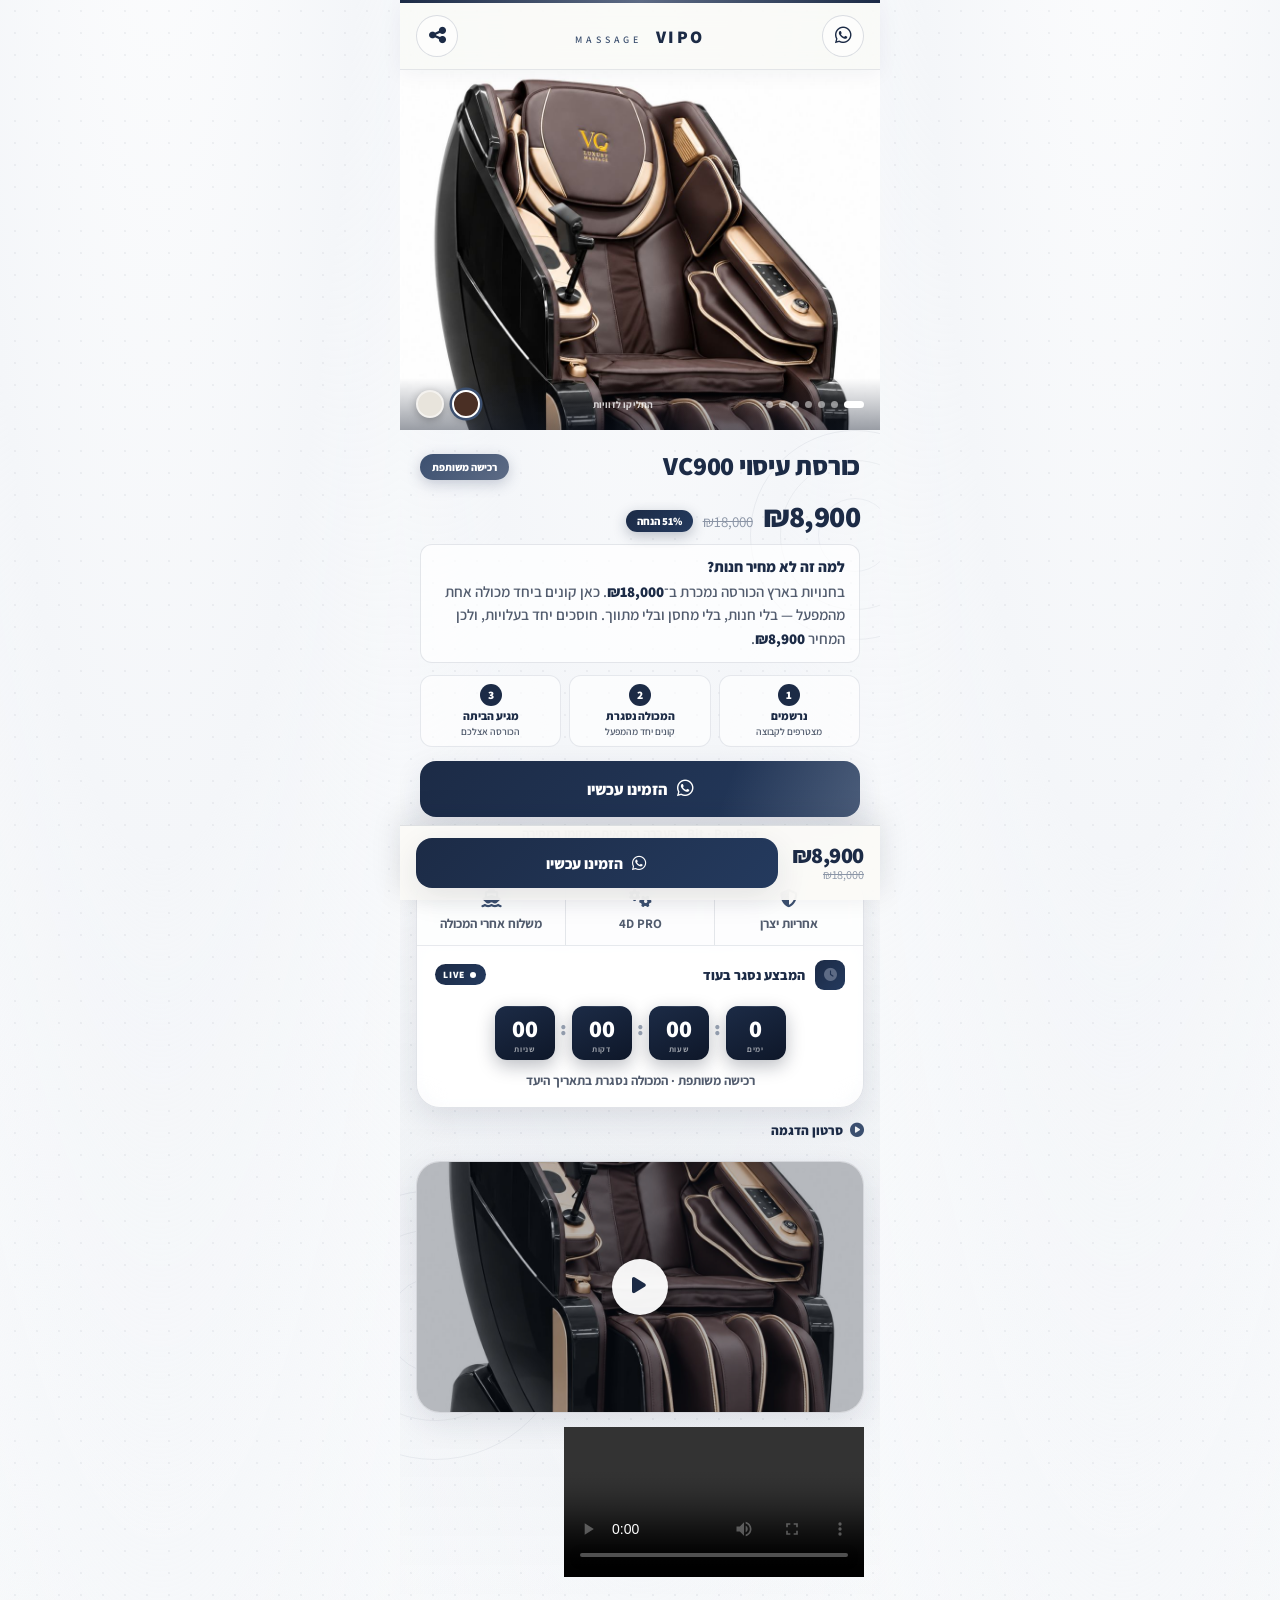
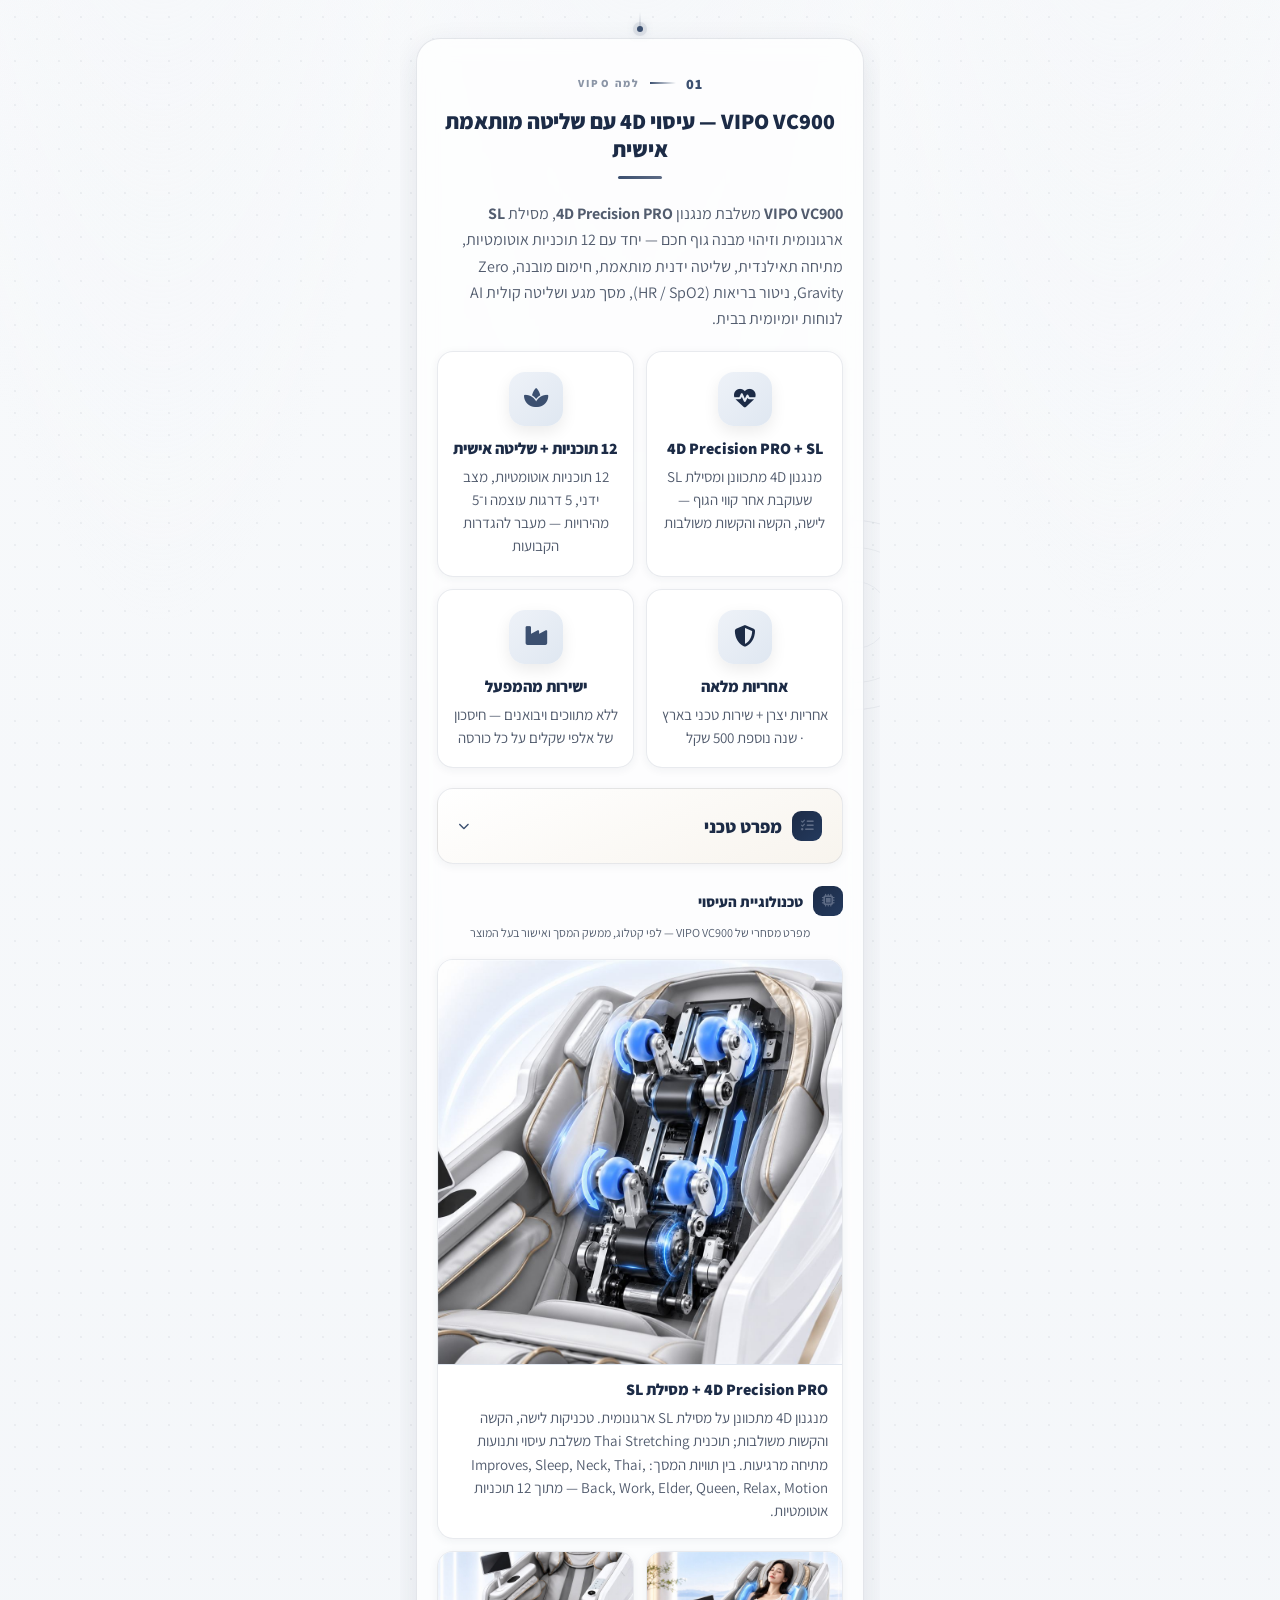
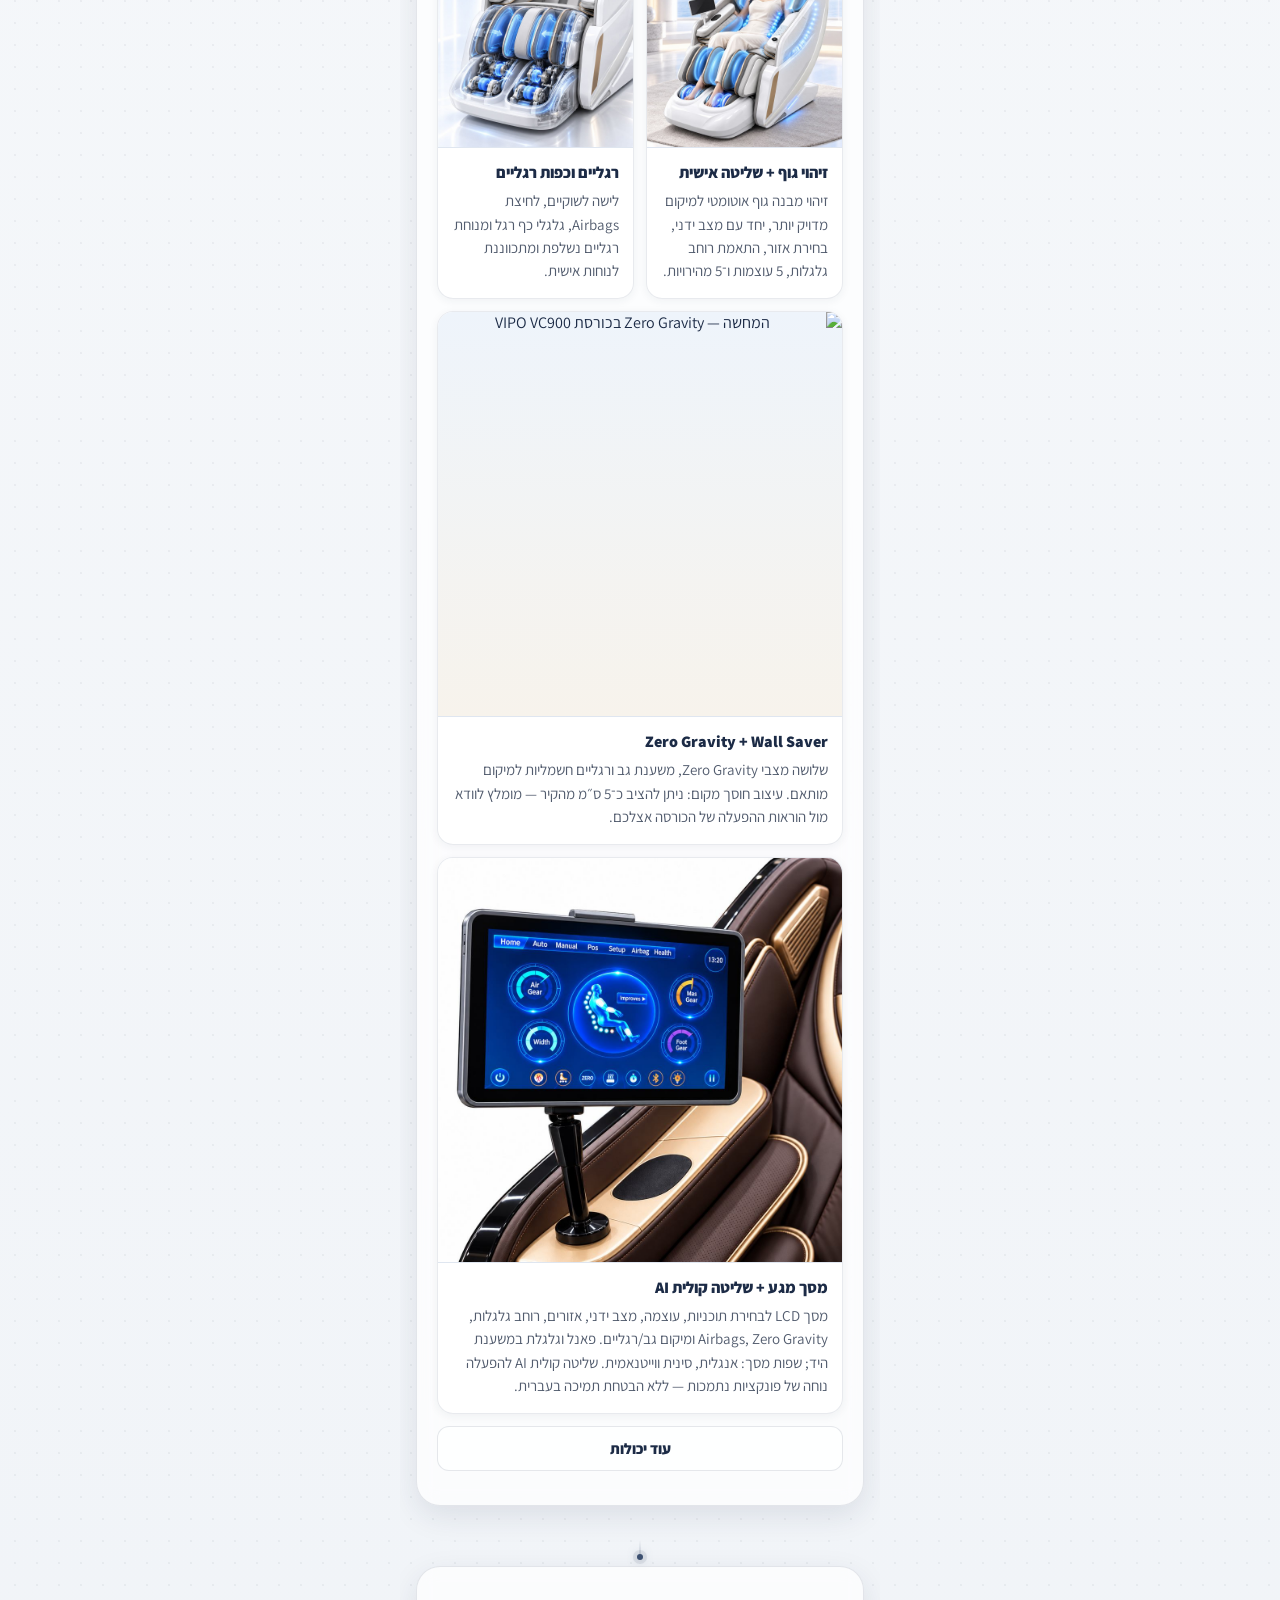
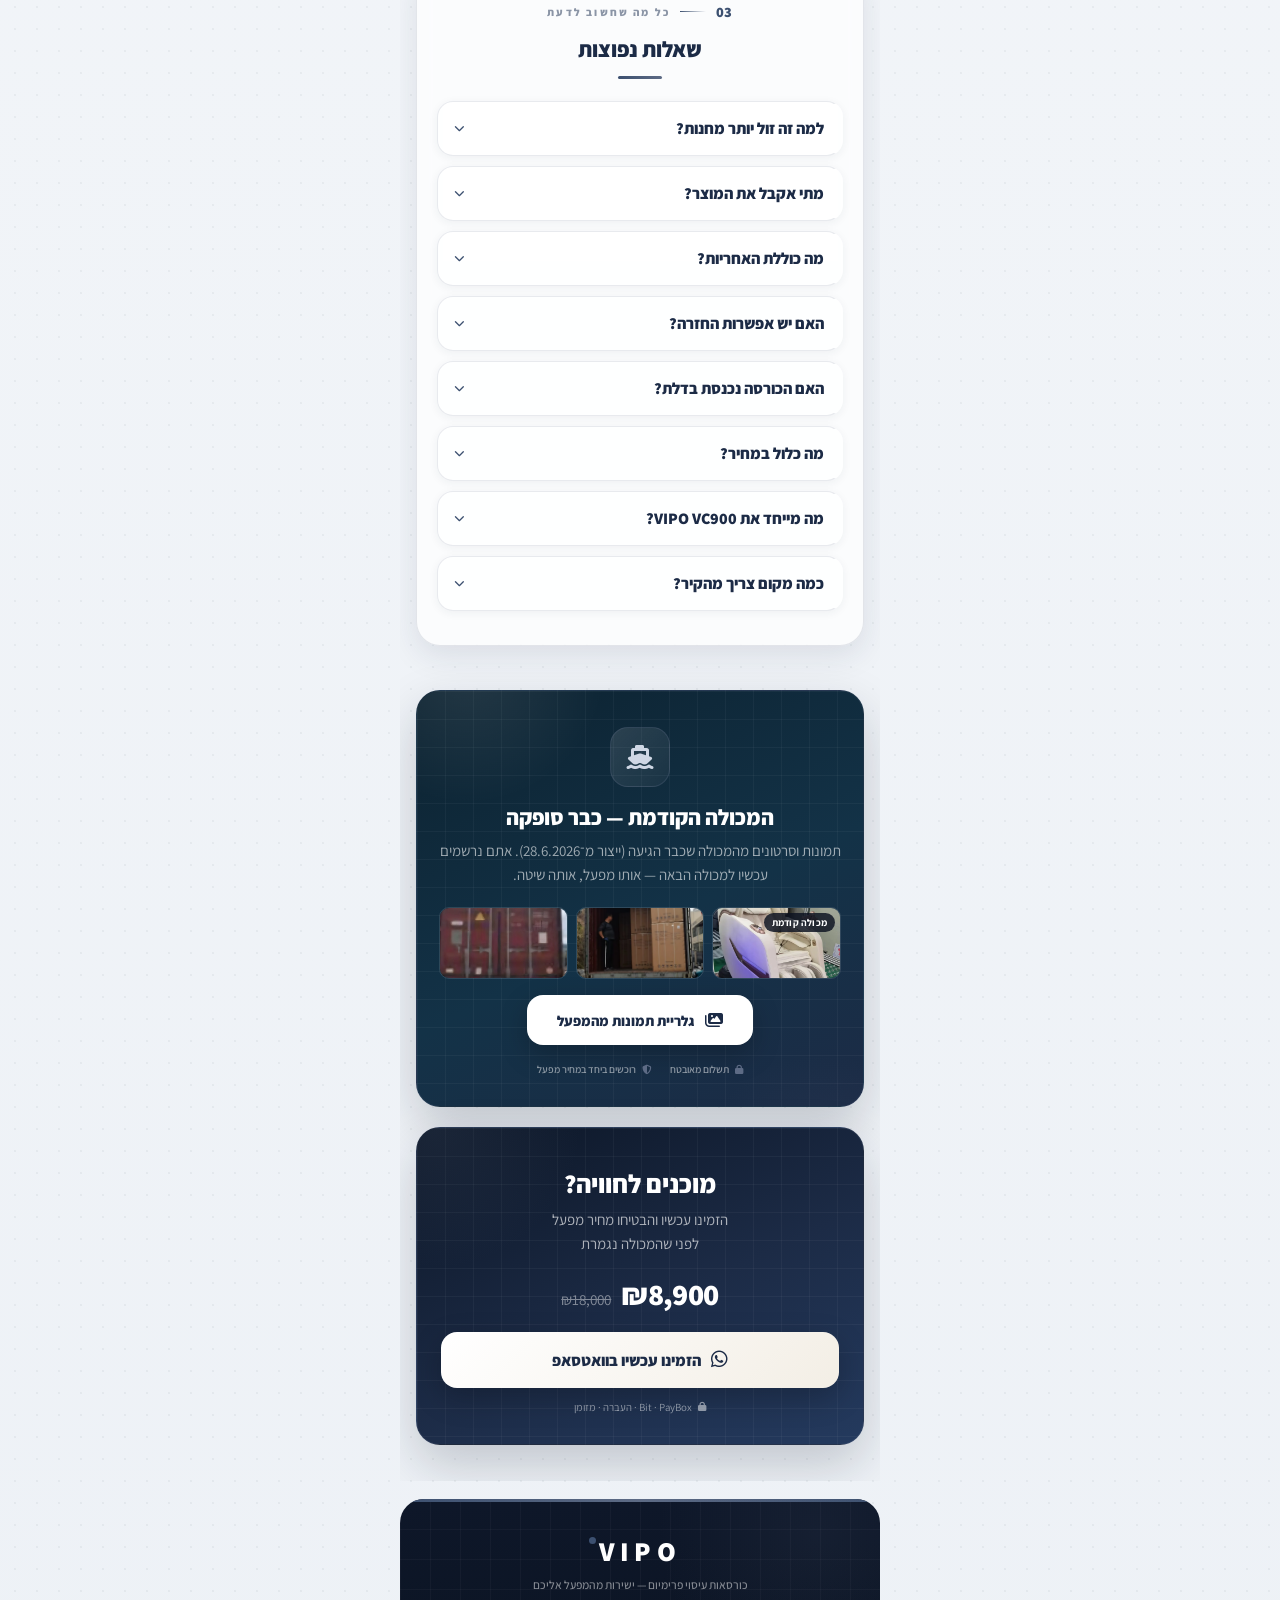
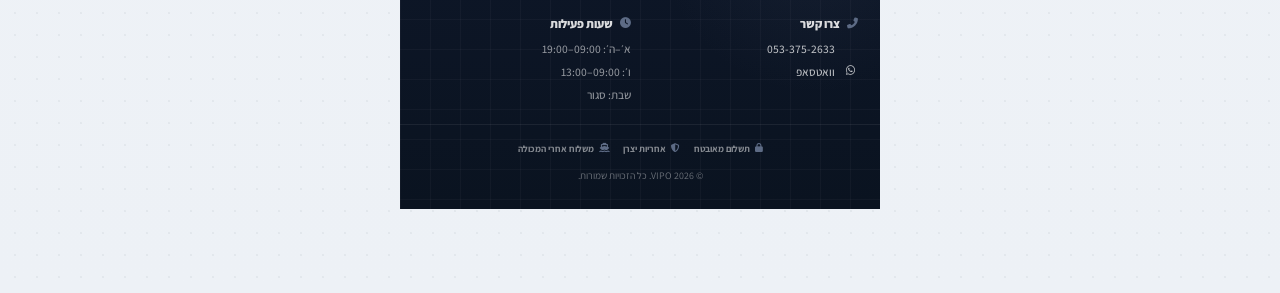
==== index.html @ 626c39ff "Enrich VIPO VC900 product specifications on the sales page. Keep layout and commercial terms; publis" ====
<!DOCTYPE html>
<html lang="he" dir="rtl">
<head>
    <meta charset="UTF-8">
    <meta name="viewport" content="width=device-width, initial-scale=1.0, viewport-fit=cover">
    <title>כורסת עיסוי VIPO VC900 | VIPO</title>
    <meta name="description" content="VIPO VC900 — עיסוי 4D Precision PRO, מסילת SL, זיהוי מבנה גוף, 12 תוכניות, חימום, Zero Gravity, ניטור HR/SpO2, מסך מגע ושליטה קולית AI.">
    <meta property="og:title" content="כורסת עיסוי VIPO VC900">
    <meta property="og:description" content="VIPO VC900 — עיסוי 4D מתקדם עם שליטה מותאמת אישית, מסילת SL, 12 תוכניות ונוחות פרימיום בבית.">
    <meta property="og:image" content="assets/images/chair-brown-hero.jpg">
    <link rel="stylesheet" href="https://cdnjs.cloudflare.com/ajax/libs/font-awesome/6.5.0/css/all.min.css">
    <link rel="stylesheet" href="assets/css/hero-lab.css">
    <link rel="stylesheet" href="assets/css/hero-lab-site.css">
    <link rel="stylesheet" href="assets/css/order-form.css">
    <link rel="stylesheet" href="assets/css/share-sheet.css">
    <link rel="icon" href="assets/favicon.png" type="image/png">
</head>
<body>

    <header class="vp-header">
        <div class="vp-side start">
            <a href="https://wa.me/972533752633" target="_blank" rel="noopener" class="vp-icon-btn" aria-label="וואטסאפ"><i class="fab fa-whatsapp"></i></a>
        </div>
        <div class="vp-center">
            <a href="https://vipo-group.com" target="_blank" rel="noopener" class="vp-logo logo-btn" aria-label="VIPO Group">
                <span class="vp-logo-word">VIPO</span>
                <span class="vp-logo-rule" aria-hidden="true"></span>
                <span class="vp-logo-tag">MASSAGE</span>
            </a>
        </div>
        <div class="vp-side end">
            <button type="button" class="vp-icon-btn share-button" id="vpShare" aria-label="שתף"><i class="fas fa-share-alt"></i></button>
        </div>
    </header>

    <main>
        <div class="vp-orb vp-orb--1"></div>
        <div class="vp-orb vp-orb--2"></div>
        <div class="vp-orb vp-orb--3"></div>

        <section class="vp-hero">
            <div class="vp-stage" id="vpStage">
                <div class="vp-stage-media" aria-live="polite">
                    <img src="assets/images/chair-brown-hero.jpg" alt="כורסת עיסוי VC900 חום" class="vp-slide is-active" id="vpImg">
                    <img src="" alt="" class="vp-slide" aria-hidden="true">
                </div>
                <div class="vp-stage-bar">
                    <div class="vp-dots" id="vpDots"></div>
                    <span class="vp-swipe-hint">החליקו לזוויות</span>
                    <div class="vp-swatches" id="vpSwatches"></div>
                </div>
            </div>
            <div class="vp-copy">
                <div class="vp-title-row">
                    <h1 class="vp-title product-title">כורסת עיסוי<span>VIPO VC900</span></h1>
                    <span class="vp-tag">רכישה משותפת</span>
                </div>
                <div class="vp-pricing">
                    <span class="vp-price-now current-price">₪8,900</span>
                    <span class="vp-price-was original-price">₪18,000</span>
                    <span class="vp-badge-save">51% הנחה</span>
                </div>
                <div class="vp-why">
                    <p class="vp-why-title">למה זה לא מחיר חנות?</p>
                    <p>בחנויות בארץ הכורסה נמכרת ב־<strong class="original-price">₪18,000</strong>. כאן קונים ביחד מכולה אחת מהמפעל — בלי חנות, בלי מחסן ובלי מתווך. חוסכים יחד בעלויות, ולכן המחיר <strong class="current-price">₪8,900</strong>.</p>
                </div>
                <p class="vp-price-note" hidden>מחיר לאחר הגעת המכולה: <strong>₪8,900</strong></p>
                <ol class="vp-steps">
                    <li><span>1</span><strong>נרשמים</strong><small>מצטרפים לקבוצה</small></li>
                    <li><span>2</span><strong>המכולה נסגרת</strong><small>קונים יחד מהמפעל</small></li>
                    <li><span>3</span><strong>מגיע הביתה</strong><small>הכורסה אצלכם</small></li>
                </ol>
                <button type="button" class="vp-cta join-group-btn">
                    <i class="fab fa-whatsapp"></i>
                    <span class="btn-text">הזמינו עכשיו</span>
                </button>
                <p class="vp-pay">Bit · PayBox · העברה בנקאית · מזומן במסירה</p>
            </div>
        </section>

        <div class="s6-lb" id="s6Lb">
            <button type="button" class="s6-lb-close" id="s6LbClose" aria-label="סגור"><i class="fas fa-xmark"></i></button>
            <button type="button" class="s6-lb-nav s6-lb-prev" id="s6LbPrev" aria-label="תמונה קודמת"><i class="fas fa-chevron-right"></i></button>
            <button type="button" class="s6-lb-nav s6-lb-next" id="s6LbNext" aria-label="תמונה הבאה"><i class="fas fa-chevron-left"></i></button>
            <img id="s6LbImg" src="" alt="">
            <p class="s6-lb-count" id="s6LbCount"></p>
        </div>

        <section class="s2">
            <div class="s2-bg">
                <div class="vp-deal-stack reveal">
                    <ul class="vp-trust">
                        <li><i class="fas fa-shield-alt"></i> אחריות יצרן</li>
                        <li><i class="fas fa-cogs"></i> 4D PRO</li>
                        <li><i class="fas fa-ship"></i> משלוח אחרי המכולה</li>
                    </ul>
                    <div class="s2-card">
                    <div class="s2-card-head">
                        <i class="fas fa-clock"></i>
                        <span>המבצע נסגר בעוד</span>
                        <div class="s2-live"><span class="s2-pulse"></span>LIVE</div>
                    </div>
                    <div class="s2-timer">
                        <div class="s2-t"><span id="s2d">30</span><small>ימים</small></div>
                        <span class="s2-t-sep">:</span>
                        <div class="s2-t"><span id="s2h">00</span><small>שעות</small></div>
                        <span class="s2-t-sep">:</span>
                        <div class="s2-t"><span id="s2m">00</span><small>דקות</small></div>
                        <span class="s2-t-sep">:</span>
                        <div class="s2-t"><span id="s2s">00</span><small>שניות</small></div>
                    </div>
                    <p class="s2-stock-note">רכישה משותפת · המכולה נסגרת בתאריך היעד</p>
                    </div>
                </div>
                <p class="s2-vid-label" hidden><i class="fas fa-play-circle"></i> סרטון הדגמה</p>
                <button type="button" class="s2-vid-thumb" id="demoOpen" aria-label="פתח סרטון הדגמה" hidden>
                    <img src="assets/images/chair-brown-hero.jpg" alt="כורסת עיסוי VC900">
                    <span class="s2-vid-overlay" aria-hidden="true"><i class="fas fa-play"></i></span>
                </button>
                <div class="s2-vid-modal" id="demoModal">
                    <button type="button" class="s6-lb-close" id="demoClose" aria-label="סגור"><i class="fas fa-xmark"></i></button>
                    <video id="demoVideo" controls playsinline preload="metadata" src="assets/chair-demo.mp4"></video>
                </div>
                <script>
                (function () {
                    var btn = document.getElementById('demoOpen');
                    var modal = document.getElementById('demoModal');
                    var video = document.getElementById('demoVideo');
                    var closeBtn = document.getElementById('demoClose');
                    if (!btn || !modal || !video) return;
                    function show() {
                        modal.classList.add('is-open');
                        video.play().catch(function () {});
                    }
                    function hide() {
                        video.pause();
                        modal.classList.remove('is-open');
                    }
                    btn.addEventListener('click', show);
                    if (closeBtn) closeBtn.addEventListener('click', hide);
                    modal.addEventListener('click', function (e) {
                        if (e.target === modal) hide();
                    });
                })();
                </script>
            </div>
        </section>

        <section class="s3">
            <div class="sec-card reveal">
                <div class="vp-eyebrow"><span class="vp-eyebrow-num">01</span><span class="vp-eyebrow-line"></span><span class="vp-eyebrow-txt">למה VIPO</span></div>
                <h2 class="sec-card-title">VIPO VC900 — עיסוי 4D עם שליטה מותאמת אישית</h2>
                <p class="s3-lead"><strong>VIPO VC900</strong> משלבת מנגנון <strong>4D Precision PRO</strong>, מסילת <strong>SL</strong> ארגונומית וזיהוי מבנה גוף חכם — יחד עם 12 תוכניות אוטומטיות, מתיחה תאילנדית, שליטה ידנית מותאמת, חימום מובנה, Zero Gravity, ניטור בריאות (HR / SpO2), מסך מגע ושליטה קולית AI לנוחות יומיומית בבית.</p>
                <div class="s3-grid">
                    <div class="s3-ben s3-ben--health reveal">
                        <div class="s3-ben-icon"><i class="fas fa-heart-pulse"></i></div>
                        <strong>4D Precision PRO + SL</strong>
                        <p>מנגנון 4D מתכוונן ומסילת SL שעוקבת אחר קווי הגוף — לישה, הקשה והקשות משולבות</p>
                    </div>
                    <div class="s3-ben s3-ben--relax reveal reveal-delay-1">
                        <div class="s3-ben-icon"><i class="fas fa-spa"></i></div>
                        <strong>12 תוכניות + שליטה אישית</strong>
                        <p>12 תוכניות אוטומטיות, מצב ידני, 5 דרגות עוצמה ו־5 מהירויות — מעבר להגדרות הקבועות</p>
                    </div>
                    <div class="s3-ben s3-ben--shield reveal reveal-delay-2">
                        <div class="s3-ben-icon"><i class="fas fa-shield-alt"></i></div>
                        <strong>אחריות מלאה</strong>
                        <p>אחריות יצרן + שירות טכני בארץ · שנה נוספת 500 שקל</p>
                    </div>
                    <div class="s3-ben s3-ben--factory reveal reveal-delay-3">
                        <div class="s3-ben-icon"><i class="fas fa-industry"></i></div>
                        <strong>ישירות מהמפעל</strong>
                        <p>ללא מתווכים ויבואנים — חיסכון של אלפי שקלים על כל כורסה</p>
                    </div>
                </div>
                <details class="s3-specs-card">
                    <summary class="s3-specs-title"><i class="fas fa-list-check"></i> מפרט טכני</summary>
                    <table class="s3-specs">
                        <tbody>
                            <tr><td>דגם</td><td>VIPO VC900</td></tr>
                            <tr><td>חומר</td><td>PU + ABS + מבנה פלדה</td></tr>
                            <tr><td>מנגנון</td><td>4D Precision PRO</td></tr>
                            <tr><td>מסילה</td><td>SL — מסילת פלדה ארגונומית</td></tr>
                            <tr><td>תוכניות</td><td>12 תוכניות אוטומטיות · כולל Thai Stretching</td></tr>
                            <tr><td>טכניקות עיסוי</td><td>לישה · הקשה · הקשות/פרקושן · שיטות משולבות</td></tr>
                            <tr><td>התאמה אישית</td><td>5 עוצמות · 5 מהירויות · מצב ידני · רוחב גלגלות · בחירת אזור</td></tr>
                            <tr><td>Airbags</td><td>עיסוי לחיצה · בחירת אזורים · 3 דרגות עוצמה</td></tr>
                            <tr><td>רגליים</td><td>לישה לשוקיים · Airbags · גלגלי כף רגל · מנוחה נשלפת ומתכווננת</td></tr>
                            <tr><td>Zero Gravity</td><td>3 מצבים · משענת גב ורגליים חשמליות</td></tr>
                            <tr><td>Wall Saver</td><td>כ־5 ס״מ מהקיר · מומלץ לוודא לפי הוראות ההפעלה</td></tr>
                            <tr><td>חימום</td><td>מובנה · הפעלה מממשק השליטה</td></tr>
                            <tr><td>ניטור בריאות</td><td>אינדיקציית HR ו־SpO2 בממשק Health</td></tr>
                            <tr><td>שליטה</td><td>מסך מגע LCD · פאנל וגלגלת במשענת · שליטה קולית AI</td></tr>
                            <tr><td>שפות מסך</td><td>אנגלית · סינית · וייטנאמית</td></tr>
                            <tr><td>שמע וחיבור</td><td>Bluetooth · שמע מובנה · Breathing Light · טעינה אלחוטית במשענת</td></tr>
                            <tr><td>זמן עבודה</td><td>30 דקות</td></tr>
                            <tr><td>מידות הכורסה</td><td>148 × 87 × 108 ס״מ</td></tr>
                            <tr><td>מידות אריזה</td><td>121 × 76 × 110 ס״מ</td></tr>
                            <tr><td>משקל נטו / ברוטו</td><td>74 / 84 ק״ג</td></tr>
                            <tr><td>הספק</td><td>150W</td></tr>
                            <tr><td>מתח / תדר</td><td>110–240V · 50–60Hz</td></tr>
                            <tr><td>צבעים</td><td>חום / לבן</td></tr>
                        </tbody>
                    </table>
                </details>

                <div class="s3-tech reveal">
                    <h3 class="s3-tech-title"><i class="fas fa-microchip"></i> טכנולוגיית העיסוי</h3>
                    <p class="s3-tech-lead">מפרט מסחרי של VIPO VC900 — לפי קטלוג, ממשק המסך ואישור בעל המוצר</p>
                    <div class="s3-tech-grid">
                        <article class="s3-tech-card s3-tech-card--wide reveal">
                            <div class="s3-tech-media">
                                <img src="assets/images/features/back-roller.jpg" alt="המחשה — מנגנון 4D Precision PRO ומסילת SL" loading="lazy" width="1000" height="563">
                            </div>
                            <div class="s3-tech-body">
                                <h4>4D Precision PRO + מסילת SL</h4>
                                <p>מנגנון 4D מתכוונן על מסילת SL ארגונומית. טכניקות לישה, הקשה והקשות משולבות; תוכנית Thai Stretching משלבת עיסוי ותנועות מתיחה מרגיעות. בין תוויות המסך: Improves, Sleep, Neck, Thai, Back, Work, Elder, Queen, Relax, Motion — מתוך 12 תוכניות אוטומטיות.</p>
                            </div>
                        </article>
                        <article class="s3-tech-card reveal reveal-delay-1">
                            <div class="s3-tech-media">
                                <img src="assets/images/features/massage-zones.jpg" alt="המחשה — זיהוי מבנה גוף ושליטה מותאמת" loading="lazy" width="1000" height="563">
                            </div>
                            <div class="s3-tech-body">
                                <h4>זיהוי גוף + שליטה אישית</h4>
                                <p>זיהוי מבנה גוף אוטומטי למיקום מדויק יותר, יחד עם מצב ידני, בחירת אזור, התאמת רוחב גלגלות, 5 עוצמות ו־5 מהירויות.</p>
                            </div>
                        </article>
                        <article class="s3-tech-card reveal reveal-delay-2">
                            <div class="s3-tech-media">
                                <img src="assets/images/features/foot-cutaway.jpg" alt="המחשה — עיסוי שוקיים וגלגלי כף רגל" loading="lazy" width="1000" height="563">
                            </div>
                            <div class="s3-tech-body">
                                <h4>רגליים וכפות רגליים</h4>
                                <p>לישה לשוקיים, לחיצת Airbags, גלגלי כף רגל ומנוחת רגליים נשלפת ומתכווננת לנוחות אישית.</p>
                            </div>
                        </article>
                        <article class="s3-tech-card s3-tech-card--wide reveal reveal-delay-1">
                            <div class="s3-tech-media">
                                <img src="assets/images/features/zero-gravity-lifestyle.webp" alt="המחשה — Zero Gravity בכורסת VIPO VC900" loading="lazy" width="1000" height="563">
                            </div>
                            <div class="s3-tech-body">
                                <h4>Zero Gravity + Wall Saver</h4>
                                <p>שלושה מצבי Zero Gravity, משענת גב ורגליים חשמליות למיקום מותאם. עיצוב חוסך מקום: ניתן להציב כ־5 ס״מ מהקיר — מומלץ לוודא מול הוראות ההפעלה של הכורסה אצלכם.</p>
                            </div>
                        </article>
                        <article class="s3-tech-card s3-tech-card--wide reveal reveal-delay-2">
                            <div class="s3-tech-media">
                                <img src="assets/images/chair-brown-screen.jpg" alt="מסך מגע LCD בכורסת VIPO VC900" loading="lazy" width="1000" height="563">
                            </div>
                            <div class="s3-tech-body">
                                <h4>מסך מגע + שליטה קולית AI</h4>
                                <p>מסך LCD לבחירת תוכניות, עוצמה, מצב ידני, אזורים, רוחב גלגלות, Airbags, Zero Gravity ומיקום גב/רגליים. פאנל וגלגלת במשענת היד; שפות מסך: אנגלית, סינית ווייטנאמית. שליטה קולית AI להפעלה נוחה של פונקציות נתמכות — ללא הבטחת תמיכה בעברית.</p>
                            </div>
                        </article>
                    </div>
                    <details class="s3-tech-more">
                        <summary>עוד יכולות</summary>
                        <div class="s3-tech-grid">
                            <article class="s3-tech-card">
                                <div class="s3-tech-media">
                                    <img src="assets/images/features/heating.jpg" alt="המחשה — חימום מובנה ב־VIPO VC900" loading="lazy" width="1000" height="563">
                                </div>
                                <div class="s3-tech-body">
                                    <h4>חימום מובנה</h4>
                                    <p>פונקציית חימום דרך ממשק השליטה — חום נוסף לנוחות בזמן העיסוי.</p>
                                </div>
                            </article>
                            <article class="s3-tech-card">
                                <div class="s3-tech-media">
                                    <img src="assets/images/features/controls-tablet-knob.webp" alt="המחשה — ממשק Health עם HR ו־SpO2" loading="lazy" width="1000" height="563">
                                </div>
                                <div class="s3-tech-body">
                                    <h4>ניטור בריאות (HR / SpO2)</h4>
                                    <p>ממשק Health מציג אינדיקציית דופק וריווי חמצן. תכונת נוחות מובנית — לא מכשיר רפואי מאובחן ואינה מיועדת לאבחון או טיפול רפואי.</p>
                                </div>
                            </article>
                            <article class="s3-tech-card">
                                <div class="s3-tech-media">
                                    <img src="assets/images/features/leg-airbag.jpg" alt="המחשה — מערכת Airbags ב־VIPO VC900" loading="lazy" width="1000" height="563">
                                </div>
                                <div class="s3-tech-body">
                                    <h4>מערכת Airbags</h4>
                                    <p>עיסוי לחיצה עם בחירת אזורים ו־3 דרגות עוצמה באזורים הנתמכים בממשק.</p>
                                </div>
                            </article>
                            <article class="s3-tech-card">
                                <div class="s3-tech-media">
                                    <img src="assets/images/features/wireless-charging.jpg" alt="המחשה — טעינה אלחוטית במשענת היד" loading="lazy" width="1000" height="563">
                                </div>
                                <div class="s3-tech-body">
                                    <h4>טעינה אלחוטית</h4>
                                    <p>משטח טעינה אלחוטית לטלפון במשענת היד.</p>
                                </div>
                            </article>
                            <article class="s3-tech-card">
                                <div class="s3-tech-media">
                                    <img src="assets/images/features/speaker-detail.jpg" alt="המחשה — שמע Bluetooth ב־VIPO VC900" loading="lazy" width="1000" height="563">
                                </div>
                                <div class="s3-tech-body">
                                    <h4>Bluetooth + Breathing Light</h4>
                                    <p>חיבור Bluetooth, מערכת שמע מובנית להשמעת מוזיקה ותאורת Breathing Light דקורטיבית.</p>
                                </div>
                            </article>
                        </div>
                    </details>
                </div>

            </div>
        </section>

        <section class="s4" id="lpReviewsSection" aria-label="ביקורות לקוחות">
            <div class="s4-fade-top"></div>
            <div class="s4-glow"></div>
            <div class="s4-head reveal">
                <div class="vp-eyebrow"><span class="vp-eyebrow-num">02</span><span class="vp-eyebrow-line"></span><span class="vp-eyebrow-txt">לקוחות מספרים</span></div>
                <h2 class="s4-title">מה הלקוחות שלנו אומרים</h2>
                <div class="s4-rating-row">
                    <div class="s4-stars">
                        <i class="fas fa-star"></i><i class="fas fa-star"></i><i class="fas fa-star"></i><i class="fas fa-star"></i><i class="fas fa-star-half-alt"></i>
                    </div>
                    <span class="s4-avg">4.8</span>
                    <span class="s4-count">· ביקורות מאומתות</span>
                </div>
            </div>
            <div class="s4-list" id="lpReviewsList"></div>
            <button type="button" class="s4-reviews-toggle" id="lpReviewsToggle" hidden aria-expanded="false">הצג עוד ביקורות</button>
            <p class="s4-review-cta"><a href="review-request.html"><i class="fas fa-star" aria-hidden="true"></i> רכשת? השאר/י ביקורת</a></p>
            <div class="s4-fade-bot"></div>
        </section>

        <section class="s5">
            <div class="sec-card reveal">
                <div class="vp-eyebrow"><span class="vp-eyebrow-num">03</span><span class="vp-eyebrow-line"></span><span class="vp-eyebrow-txt">כל מה שחשוב לדעת</span></div>
                <h2 class="sec-card-title">שאלות נפוצות</h2>
                <div class="s5-acc">
                    <details class="s5-item">
                        <summary>למה זה זול יותר מחנות?</summary>
                        <p>נרשמים לקבוצה וקונים יחד מכולה אחת מהמפעל. בלי חנות, בלי מחסן ובלי מתווך — לכן המחיר <strong class="current-price">₪8,900</strong> במקום <strong class="original-price">₪18,000</strong> בחנויות. אחרי סגירת הקבוצה המשלוח יוצא אליכם.</p>
                    </details>
                    <details class="s5-item">
                        <summary>מתי אקבל את המוצר?</summary>
                        <p>לאחר סגירת הקבוצה, זמן האספקה המשוער הוא 21–45 ימי עסקים. תקבלו עדכון כשהמשלוח יצא לדרך.</p>
                    </details>
                    <details class="s5-item">
                        <summary>מה כוללת האחריות?</summary>
                        <p>אחריות יצרן לשנה. שנה נוספת ב-500 שקל.</p>
                    </details>
                    <details class="s5-item">
                        <summary>האם יש אפשרות החזרה?</summary>
                        <p>כן — תוך 14 יום מקבלת המשלוח, כל עוד המוצר באריזתו המקורית ולא נעשה בו שימוש.</p>
                    </details>
                    <details class="s5-item">
                        <summary>האם הכורסה נכנסת בדלת?</summary>
                        <p>מידות האריזה לפי הקטלוג: <strong>121 × 76 × 110 ס״מ</strong>. מומלץ לוודא שהמשלוח נכנס בפתח הבית.</p>
                    </details>
                    <details class="s5-item">
                        <summary>מה כלול במחיר?</summary>
                        <p>הכורסה במחיר <strong class="current-price">₪8,900</strong>, אחריות יצרן לשנה, ומשלוח עד הבית <strong>₪400 עד 40 ק״מ</strong> מבאר יעקב. מעבר לזה <strong>+₪50 לכל 10 ק״מ</strong>.</p>
                    </details>
                    <details class="s5-item">
                        <summary>מה מייחד את VIPO VC900?</summary>
                        <p>עיסוי 4D Precision PRO על מסילת SL, זיהוי מבנה גוף, 12 תוכניות כולל מתיחה תאילנדית, שליטה ידנית מותאמת, Airbags, עיסוי רגליים, חימום, שלושה מצבי Zero Gravity, ניטור HR/SpO2, מסך מגע, שליטה קולית AI, Bluetooth וטעינה אלחוטית.</p>
                    </details>
                    <details class="s5-item">
                        <summary>כמה מקום צריך מהקיר?</summary>
                        <p>ל־VIPO VC900 יש Wall Saver — ניתן להציב כ־5 ס״מ מהקיר. מומלץ לוודא את המרווח בפועל לפי הוראות ההפעלה של הכורסה אצלכם.</p>
                    </details>
                </div>
            </div>
        </section>

        <section class="s8">
            <div class="s8-inner reveal">
                <div class="s8-icon"><i class="fas fa-ship"></i></div>
                <h2 class="s8-title">המכולה הקודמת — כבר סופקה</h2>
                <p class="s8-sub">תמונות וסרטונים מהמכולה שכבר הגיעה (ייצור מ־28.6.2026). אתם נרשמים עכשיו למכולה הבאה — אותו מפעל, אותה שיטה.</p>
                <div class="s8-thumbs">
                    <span class="s8-thumbs-tag">מכולה קודמת</span>
                    <img src="assets/shipment/01-production/2.webp" alt="ייצור במפעל — מכולה קודמת" loading="lazy">
                    <img src="assets/shipment/02-loading/5.webp" alt="העמסה למכולה — מכולה קודמת" loading="lazy">
                    <img src="assets/shipment/03-shipped/1.webp" alt="משלוח המכולה הקודמת" loading="lazy">
                </div>
                <a href="gallery.html" class="s8-btn">
                    <i class="fas fa-images"></i>
                    <span>גלריית תמונות מהמפעל</span>
                </a>
                <div class="s8-trust">
                    <span><i class="fas fa-lock"></i> תשלום מאובטח</span>
                    <span><i class="fas fa-shield-alt"></i> רוכשים ביחד במחיר מפעל</span>
                </div>
            </div>
        </section>

        <section class="s7">
            <div class="s7-inner reveal">
                <h2 class="s7-title">מוכנים לחוויה?</h2>
                <p class="s7-sub">הזמינו עכשיו והבטיחו מחיר מפעל<br>לפני שהמכולה נגמרת</p>
                <div class="s7-price-row">
                    <span class="s7-now current-price">₪8,900</span>
                    <span class="s7-was original-price">₪18,000</span>
                </div>
                <button type="button" class="s7-cta join-group-btn">
                    <i class="fab fa-whatsapp"></i>
                    <span class="btn-text">הזמינו עכשיו בוואטסאפ</span>
                </button>
                <p class="s7-note"><i class="fas fa-lock"></i> Bit · PayBox · העברה · מזומן</p>
            </div>
        </section>
    </main>

    <footer class="vp-footer reveal">
        <div class="vp-ft-top">
            <div class="vp-ft-brand">
                <span class="vp-ft-logo">VIPO<span class="vp-ft-dot"></span></span>
                <p class="vp-ft-tagline">כורסאות עיסוי פרימיום — ישירות מהמפעל אליכם</p>
            </div>
            <div class="vp-ft-cols">
                <div class="vp-ft-col">
                    <h4 class="vp-ft-col-title"><i class="fas fa-phone-alt"></i> צרו קשר</h4>
                    <ul class="vp-ft-list">
                        <li><a href="tel:+972533752633"><i class="fas fa-mobile-alt"></i> 053-375-2633</a></li>
                        <li><a href="https://wa.me/972533752633" target="_blank" rel="noopener"><i class="fab fa-whatsapp"></i> וואטסאפ</a></li>
                    </ul>
                </div>
                <div class="vp-ft-col">
                    <h4 class="vp-ft-col-title"><i class="fas fa-clock"></i> שעות פעילות</h4>
                    <ul class="vp-ft-list">
                        <li>א׳–ה׳: 09:00–19:00</li>
                        <li>ו׳: 09:00–13:00</li>
                        <li>שבת: סגור</li>
                    </ul>
                </div>
            </div>
        </div>
        <div class="vp-ft-bottom">
            <div class="vp-ft-badges">
                <span><i class="fas fa-lock"></i> תשלום מאובטח</span>
                <span><i class="fas fa-shield-alt"></i> אחריות יצרן</span>
                <span><i class="fas fa-ship"></i> משלוח אחרי המכולה</span>
            </div>
            <p class="vp-ft-copy">&copy; 2026 VIPO. כל הזכויות שמורות.</p>
        </div>
    </footer>

    <div class="vp-sticky">
        <div class="vp-sticky-inner">
            <div class="vp-sticky-price">
                <span class="vp-sticky-now current-price">₪8,900</span>
                <span class="vp-sticky-was original-price">₪18,000</span>
            </div>
            <button type="button" class="vp-sticky-btn join-group-btn">
                <i class="fab fa-whatsapp"></i>
                <span class="btn-text">הזמינו עכשיו</span>
            </button>
        </div>
    </div>

    <script src="assets/js/hero-lab.js"></script>
    <script src="assets/js/share-sheet.js"></script>
    <script src="assets/js/stock-api.js"></script>
    <script src="assets/js/stock-live.js"></script>
    <script src="assets/js/product-loader.js"></script>
    <script src="assets/js/delivery-geocode.js"></script>
    <script src="assets/js/order-form.js"></script>
    <script src="assets/js/reviews.js"></script>
</body>
</html>
---- assets/css/hero-lab.css ----
/**
 * VIPO Demo — Full Page Redesign v3
 * "Flowing Monochrome" — continuous scroll journey, navy + cool grays,
 * slate accent, alternating light / dark zones to break the white.
 * prefix: vp-  |  mobile-first, max 480px
 */
@import url('https://fonts.googleapis.com/css2?family=Assistant:wght@400;500;600;700;800&display=swap');

:root {
    /* brand */
    --navy:      #1c2b46;
    --navy-2:    #243a5e;
    --navy-deep: #0e1729;
    --accent:      #3c5070;
    --accent-2:    #5d6b85;
    --accent-soft: #aeb8c9;
    --green:     #1a6b4a;
    --green-soft:#6ee7a8;
    /* ink */
    --ink:    #1c2b46;
    --ink-2:  #525c6e;
    --ink-3:  #8b95a6;
    --line:   #e3e8ef;
    /* surfaces (cool monochrome) */
    --bg:     #ffffff;
    --paper:  #fbfcfd;
    --cream:  #f4f6f9;
    --ivory:  #edf1f6;
    --ivory-2:#e6ecf3;
    /* shape */
    --r:    16px;
    --r-lg: 24px;
    --r-sm: 10px;
    /* type */
    --sans:    'Assistant', -apple-system, BlinkMacSystemFont, 'Segoe UI', sans-serif;
    --display: 'Assistant', -apple-system, BlinkMacSystemFont, 'Segoe UI', sans-serif;
    --fs-xs: 0.8125rem;
    --fs-sm: 0.9375rem;
    --fs-md: 1rem;
    --fs-lg: 1.125rem;
    --fs-xl: 1.375rem;
    --fs-2xl: 1.625rem;
    --fs-price: 1.875rem;
    --max:  480px;
    /* shadow */
    --sh-sm: 0 2px 10px rgba(28,43,70,.06);
    --sh-md: 0 10px 30px rgba(28,43,70,.10);
    --sh-lg: 0 20px 50px rgba(14,23,41,.20);
    --sh-gold: 0 10px 30px rgba(93,107,133,.28);
}

* { box-sizing: border-box; margin: 0; padding: 0; }

html { scroll-behavior: smooth; }

html, body {
    font-family: var(--sans);
    color: var(--ink);
    -webkit-font-smoothing: antialiased;
    text-rendering: optimizeLegibility;
    max-width: var(--max);
    margin: 0 auto;
    font-size: 16px;
    -webkit-text-size-adjust: 100%;
    text-size-adjust: 100%;
}

/* Continuous warm base — breaks pure white across the whole page */
body {
    position: relative;
    padding-bottom: 84px;
    background:
        radial-gradient(rgba(28,43,70,.05) 1px, transparent 1.4px) 0 0 / 22px 22px,
        radial-gradient(120% 60% at 50% -10%, #ffffff 0%, var(--cream) 38%, transparent 72%),
        linear-gradient(180deg, var(--paper) 0%, var(--ivory) 100%);
    background-attachment: scroll;
}
/* top brand hairline */
body::before {
    content: '';
    position: sticky; top: 0; z-index: 101;
    display: block; height: 3px;
    background: linear-gradient(90deg, var(--navy), var(--accent-2), var(--navy));
}

/* ══════════════════════════════════════════════
   Global flow — section rhythm & connectors
══════════════════════════════════════════════ */
main { position: relative; z-index: 1; overflow: hidden; }
main > section { position: relative; }

/* Connector node between light sections */
main > section + section::before {
    content: '';
    position: absolute; top: 4px; left: 50%;
    width: 1px; height: 16px;
    transform: translateX(-50%);
    background: linear-gradient(180deg, transparent, rgba(93,107,133,.5));
    z-index: 4; pointer-events: none;
}
main > section + section::after {
    content: '';
    position: absolute; top: 18px; left: 50%;
    width: 6px; height: 6px; margin-left: -3px;
    border-radius: 50%;
    background: var(--accent);
    box-shadow: 0 0 0 4px rgba(93,107,133,.12), 0 0 10px rgba(93,107,133,.5);
    z-index: 4; pointer-events: none;
}

/* ── Scroll reveal ── */
@keyframes vpFadeUp { from { opacity:0; transform: translateY(30px); } to { opacity:1; transform:none; } }
@keyframes vpZoom   { from { opacity:0; transform: scale(.94); }       to { opacity:1; transform:none; } }
@keyframes vpDrift  { 0%,100%{ transform: translateY(0) scale(1); } 50%{ transform: translateY(-18px) scale(1.06); } }
@keyframes vpShimmer{ 0%{ background-position: -200% 0; } 100%{ background-position: 200% 0; } }
@keyframes vpFloat  { 0%,100%{ transform: translateY(0); } 50%{ transform: translateY(-6px); } }

.reveal,
.reveal.is-visible,
.reveal--zoom,
.reveal--zoom.is-visible {
    opacity: 1;
    transform: none;
}

/* ── Decorative concentric-ring graphics ── */
.vp-orb { position: absolute; border-radius: 50%; pointer-events: none; z-index: 0;
    border: 1.5px solid rgba(28,43,70,.06); background: transparent; }
.vp-orb::before { content: ''; position: absolute; inset: 14%; border-radius: 50%; border: 1px solid rgba(28,43,70,.05); }
.vp-orb::after  { content: ''; position: absolute; inset: 32%; border-radius: 50%; border: 1px solid rgba(93,107,133,.07); }
.vp-orb--1 { top: 360px; right: -80px; width: 210px; height: 210px; animation: vpDrift 14s ease-in-out infinite; }
.vp-orb--2 { top: 1120px; left: -100px; width: 270px; height: 270px; animation: vpDrift 18s ease-in-out infinite 3s; }
.vp-orb--3 { top: 2050px; right: -70px; width: 190px; height: 190px; animation: vpDrift 16s ease-in-out infinite 1.5s; }

/* ── Section eyebrow (numbered) ── */
.vp-eyebrow { display: inline-flex; align-items: center; gap: 10px; margin-bottom: 14px; }
.vp-eyebrow-num {
    font-family: var(--display); font-size: .9rem; font-weight: 800;
    color: var(--accent); letter-spacing: .02em;
}
.vp-eyebrow-line { width: 26px; height: 1.5px; background: linear-gradient(90deg, var(--accent), transparent); }
.vp-eyebrow-txt {
    font-size: .68rem; font-weight: 800; letter-spacing: .2em;
    text-transform: uppercase; color: var(--ink-3);
}
.vp-dark .vp-eyebrow-txt { color: rgba(255,255,255,.5); }
.vp-dark .vp-eyebrow-num { color: var(--accent-2); }

@media (prefers-reduced-motion: reduce) {
    *, *::before, *::after { animation: none !important; transition: none !important; }
    .reveal { opacity: 1 !important; transform: none !important; }
}
/* ══════════════════════════════════════════════
   Header
══════════════════════════════════════════════ */
.vp-header {
    position: sticky; top: 3px; z-index: 100;
    display: grid; grid-template-columns: 46px 1fr 46px;
    align-items: center; padding: 12px 16px;
    background: rgba(251,250,247,.82);
    backdrop-filter: blur(18px) saturate(140%); -webkit-backdrop-filter: blur(18px) saturate(140%);
    border-bottom: 1px solid rgba(93,107,133,.14);
    box-shadow: 0 4px 20px rgba(28,43,70,.05);
}
.vp-side { display: flex; align-items: center; }
.vp-side.start { justify-content: flex-start; }
.vp-side.end   { justify-content: flex-end; }
.vp-center     { display: flex; justify-content: center; }
.vp-icon-btn {
    width: 42px; height: 42px;
    display: inline-flex; align-items: center; justify-content: center;
    border-radius: 50%; border: 1.5px solid rgba(93,107,133,.22);
    background: rgba(255,255,255,.6); color: var(--navy);
    cursor: pointer; font-size: 1.2rem; text-decoration: none;
    transition: background .18s, color .18s, transform .18s, border-color .18s;
}
.vp-icon-btn:hover { background: var(--navy); color: #fff; border-color: var(--navy); transform: translateY(-2px); }
.vp-logo {
    display: inline-flex; align-items: baseline; gap: .42em;
    text-transform: uppercase; text-decoration: none; color: var(--navy);
}
.vp-logo span:first-child { font-family: var(--display); font-weight: 900; font-size: 1.1rem; letter-spacing: .14em; }
.vp-logo span:last-child  { font-weight: 600; font-size: .62rem; letter-spacing: .42em; color: var(--accent); }

/* ══════════════════════════════════════════════
   Hero
══════════════════════════════════════════════ */
.vp-hero { display: flex; flex-direction: column; padding-bottom: 8px; }

.vp-stage {
    position: relative; width: 100%; aspect-ratio: 4 / 3; max-height: 42vh;
    overflow: hidden; cursor: grab;
    touch-action: pan-y;
}
    background:
        radial-gradient(80% 80% at 50% 30%, #fff 0%, var(--cream) 60%, var(--ivory) 100%);
}
.vp-stage::after {
    content: ''; position: absolute; inset: 0; pointer-events: none;
    box-shadow: inset 0 -40px 50px -30px rgba(28,43,70,.12);
}
.vp-stage img {
    width: 100%; height: 100%; object-fit: contain; display: block;
    transition: opacity .35s ease, transform .35s ease;
    transform-origin: center;
}
.vp-stage img.vp-out { opacity: 0; transform: scale(1.05); }

.vp-stage-bar {
    position: absolute; bottom: 0; left: 0; right: 0; z-index: 2;
    display: flex; align-items: center; justify-content: space-between;
    padding: 12px 16px;
    background: linear-gradient(to top, rgba(14,23,41,.42), transparent);
    cursor: default;
}
.vp-dots { display: flex; gap: 6px; align-items: center; }
.vp-dot {
    width: 7px; height: 7px; padding: 0; border: none; border-radius: 50%;
    background: rgba(255,255,255,.5); cursor: pointer; transition: width .25s, background .2s;
}
.vp-dot.is-on { width: 20px; border-radius: 999px; background: #fff; }
.vp-swipe-hint {
    font-size: .62rem; font-weight: 700; color: rgba(255,255,255,.78);
    letter-spacing: .02em; white-space: nowrap;
}
.vp-swatches { display: flex; gap: 8px; align-items: center; }
.vp-swatch {
    width: 28px; height: 28px; border-radius: 50%;
    border: 2.5px solid rgba(255,255,255,.55); cursor: pointer; padding: 0;
    box-shadow: 0 2px 8px rgba(0,0,0,.28);
    transition: transform .2s, border-color .2s, box-shadow .2s;
}
.vp-swatch:hover { transform: scale(1.14); }
.vp-swatch.is-on { border-color: #fff; box-shadow: 0 0 0 2.5px var(--accent), 0 2px 8px rgba(0,0,0,.28); }

.vp-copy { padding: 20px 20px 4px; }

.vp-title-row { display: flex; align-items: flex-start; justify-content: space-between; gap: 12px; margin-bottom: 14px; }
.vp-title {
    font-family: var(--display); font-size: var(--fs-2xl); font-weight: 900;
    color: var(--navy); line-height: 1.2; letter-spacing: -0.01em;
}
.vp-title span {
    display: block; font-family: var(--sans); font-size: var(--fs-sm); font-weight: 700;
    color: var(--accent); letter-spacing: .12em; text-transform: uppercase; margin-top: 6px;
}
.vp-tag {
    flex-shrink: 0; font-size: .66rem; font-weight: 800; color: #fff;
    background: linear-gradient(135deg, var(--accent), var(--accent-2));
    padding: 6px 12px; border-radius: 999px; white-space: nowrap; margin-top: 4px;
    box-shadow: 0 4px 14px rgba(93,107,133,.32);
}

.vp-pricing { display: flex; align-items: baseline; gap: 10px; flex-wrap: wrap; margin-bottom: 6px; }
.vp-price-now { font-family: var(--display); font-size: var(--fs-price); font-weight: 900; color: var(--navy); letter-spacing: -0.02em; line-height: 1; }
.vp-price-was { font-size: var(--fs-sm); color: var(--ink-3); text-decoration: line-through; }
.vp-badge-save {
    font-size: .68rem; font-weight: 800; color: #fff;
    background: linear-gradient(135deg, var(--navy), var(--navy-2));
    padding: 4px 11px; border-radius: 999px; white-space: nowrap; position: relative; top: -2px;
    box-shadow: 0 4px 14px rgba(28,43,70,.28);
}
.vp-price-note { font-size: .78rem; color: var(--ink-2); margin-bottom: 16px; }
.vp-price-note strong { color: var(--ink); font-weight: 800; }
.vp-why {
    margin: 10px 0 2px; padding: 12px 14px;
    background: rgba(255,255,255,.72);
    border: 1px solid rgba(93,107,133,.16);
    border-radius: 12px; text-align: start;
}
.vp-why-title {
    margin: 0 0 4px; font-size: var(--fs-sm); font-weight: 800; color: var(--navy);
}
.vp-why p:last-child {
    margin: 0; font-size: var(--fs-sm); font-weight: 600; color: var(--ink-2); line-height: 1.55;
}
.vp-why strong { color: var(--navy); font-weight: 800; }
.vp-ship {
    margin: 2px 0 0; font-size: var(--fs-sm); font-weight: 800;
    color: var(--navy); line-height: 1.4;
}
.vp-ship strong { font-weight: 900; }
.vp-ship-extra {
    margin: 4px 0 0; font-size: var(--fs-xs); font-weight: 600;
    color: var(--ink-2); line-height: 1.4;
}
.vp-steps {
    list-style: none; display: flex; gap: 8px; margin: 12px 0 0; padding: 0;
}
.vp-steps li {
    flex: 1; display: flex; flex-direction: column; align-items: center;
    text-align: center; gap: 3px; padding: 8px 4px;
    background: rgba(255,255,255,.62);
    border: 1px solid rgba(93,107,133,.14); border-radius: 12px;
}
.vp-steps li span {
    width: 22px; height: 22px; border-radius: 50%;
    background: var(--navy); color: #fff;
    font-size: .72rem; font-weight: 800;
    display: flex; align-items: center; justify-content: center;
}
.vp-steps strong { font-size: .72rem; font-weight: 800; color: var(--navy); line-height: 1.2; }
.vp-steps small { font-size: .62rem; color: var(--ink-2); font-weight: 600; line-height: 1.25; }
.vp-hero .vp-cta { margin-top: 14px; }
.vp-pay {
    margin: 8px 0 0; text-align: center;
    font-size: var(--fs-xs); font-weight: 700; color: var(--ink-2);
}
.vp-include {
    margin: 10px 0 4px; text-align: center; font-size: var(--fs-sm); font-weight: 700;
    color: var(--ink-2); line-height: 1.5;
}

.vp-trust {
    display: flex; list-style: none; border-radius: var(--r); overflow: hidden;
    margin-bottom: 16px; background: rgba(255,255,255,.7);
    border: 1px solid rgba(93,107,133,.18); box-shadow: var(--sh-sm);
}
.vp-trust li {
    flex: 1; text-align: center; padding: 13px 4px; font-size: var(--fs-xs); font-weight: 700;
    color: var(--ink-2); display: flex; flex-direction: column; align-items: center; gap: 6px;
    transition: background .2s;
}
.vp-trust li:hover { background: rgba(93,107,133,.06); }
.vp-trust li + li { border-inline-start: 1px solid rgba(93,107,133,.16); }
.vp-trust i { font-size: 1.15rem; color: var(--accent); }

.vp-cta {
    display: flex; align-items: center; justify-content: center; gap: 10px;
    width: 100%; min-height: 56px; border: none; border-radius: var(--r);
    background: linear-gradient(135deg, var(--navy), var(--navy-2));
    color: #fff; font-family: var(--sans); font-size: 1rem; font-weight: 800;
    cursor: pointer; text-decoration: none; position: relative; overflow: hidden;
    box-shadow: var(--sh-md);
    transition: transform .18s, box-shadow .18s;
}
.vp-cta::after {
    content: ''; position: absolute; inset: 0;
    background: linear-gradient(110deg, transparent 32%, rgba(255,255,255,.22) 50%, transparent 68%);
    background-size: 220% 100%;
    animation: vpShimmer 3.6s ease-in-out infinite;
}
.vp-cta:hover { transform: translateY(-2px); box-shadow: 0 16px 40px rgba(28,43,70,.32); }
.vp-cta i { font-size: 1.2rem; }
.vp-cta-note { margin-top: 10px; text-align: center; font-size: .72rem; color: var(--ink-3); display:flex; align-items:center; justify-content:center; gap:6px; }

.vp-deal-stack {
    border-radius: var(--r-lg); overflow: hidden;
    background: rgba(255,255,255,.82);
    backdrop-filter: blur(10px); -webkit-backdrop-filter: blur(10px);
    border: 1px solid rgba(93,107,133,.18);
    box-shadow: var(--sh-md);
}
.vp-deal-stack .vp-trust {
    margin-bottom: 0; border: none; border-radius: 0; box-shadow: none;
    background: transparent;
    border-bottom: 1px solid rgba(93,107,133,.14);
}
.vp-deal-stack .s2-card {
    border: none; border-radius: 0; box-shadow: none;
    background: transparent; padding-top: 14px;
}
.vp-deal-stack .s2-card:hover { transform: none; box-shadow: none; }
/* ══════════════════════════════════════════════
   Section 2 — Offer (glass cards on tinted zone)
══════════════════════════════════════════════ */
.s2 { padding: 0; }
.s2-bg {
    position: relative; padding: 22px 16px 26px;
    display: flex; flex-direction: column; gap: 14px;
    background: linear-gradient(180deg, transparent 0%, rgba(93,107,133,.05) 50%, transparent 100%);
}
.s2-card {
    position: relative;
    background: rgba(255,255,255,.78);
    backdrop-filter: blur(10px); -webkit-backdrop-filter: blur(10px);
    border: 1px solid rgba(93,107,133,.18);
    border-radius: var(--r-lg);
    padding: 18px 18px;
    box-shadow: var(--sh-md);
    transition: box-shadow .35s, transform .35s;
}
.s2-card:hover { box-shadow: var(--sh-lg); transform: translateY(-3px); }
.s2-card-head {
    display: flex; align-items: center; gap: 10px; margin-bottom: 16px;
    font-size: .86rem; font-weight: 800; color: var(--navy);
}
.s2-card-head i {
    width: 30px; height: 30px; border-radius: 9px;
    background: linear-gradient(135deg, var(--navy), var(--navy-2));
    display: flex; align-items: center; justify-content: center;
    font-size: .82rem; color: var(--accent-2);
}
.s2-card-head span { flex: 1; }
.s2-live {
    display: inline-flex; align-items: center; gap: 5px;
    font-size: .6rem; font-weight: 800; letter-spacing: .1em;
    color: #fff; background: linear-gradient(135deg, var(--navy), var(--navy-2)); border-radius: 999px;
    padding: 4px 10px 4px 8px;
}
.s2-pulse { width: 6px; height: 6px; border-radius: 50%; background: #fff; animation: s2p 1.4s infinite; flex-shrink: 0; }
@keyframes s2p { 0%,100%{box-shadow:0 0 0 0 rgba(255,255,255,.6)} 50%{box-shadow:0 0 0 5px rgba(255,255,255,0)} }

.s2-timer { display: flex; align-items: center; justify-content: center; gap: 5px; margin-bottom: 12px; }
.s2-t {
    display: flex; flex-direction: column; align-items: center;
    background: linear-gradient(155deg, var(--navy), var(--navy-deep));
    color: #fff; border-radius: 12px; padding: 10px 0 6px; min-width: 60px;
    box-shadow: 0 6px 18px rgba(14,23,41,.28); position: relative; overflow: hidden;
}
.s2-t::before { content:''; position:absolute; top:0; left:0; right:0; height:1px; background:linear-gradient(90deg,transparent,rgba(93,107,133,.5),transparent); }
.s2-t span { font-family: var(--display); font-size: 1.5rem; font-weight: 900; line-height: 1; font-variant-numeric: tabular-nums; }
.s2-t small { font-size: .5rem; font-weight: 700; text-transform: uppercase; letter-spacing: .08em; opacity: .55; margin-top: 4px; }
.s2-t-sep { font-size: 1.3rem; font-weight: 900; color: var(--accent); opacity: .5; align-self: flex-start; margin-top: 8px; }

.s2-stats {
    display: flex; align-items: stretch; justify-content: center; margin: 6px 0 14px;
    border-radius: 14px; overflow: hidden; border: 1px solid rgba(93,107,133,.16);
    background: rgba(255,255,255,.5);
}
.s2-stat { flex: 1; display: flex; flex-direction: column; align-items: center; justify-content: center; padding: 12px 4px; }
.s2-stat-num { font-family: var(--display); font-size: 1.55rem; font-weight: 900; color: var(--navy); line-height: 1; font-variant-numeric: tabular-nums; }
.s2-stat-lbl { font-size: .62rem; font-weight: 700; color: var(--ink-2); margin-top: 4px; }
.s2-stat-div { width: 1px; background: rgba(93,107,133,.18); flex-shrink: 0; align-self: stretch; }
.s2-stat-alert { background: linear-gradient(155deg, var(--navy), var(--navy-2)); }
.s2-stat-alert .s2-stat-num { color: #fff; }
.s2-stat-alert .s2-stat-lbl { color: rgba(255,255,255,.78); font-weight: 800; }

.s2-progress { margin-bottom: 0; }
.s2-progress-bar { height: 7px; border-radius: 999px; background: rgba(28,43,70,.08); overflow: hidden; }
.s2-progress-fill { height: 100%; border-radius: 999px; background: linear-gradient(90deg, var(--accent), var(--accent-2)); animation: s2fill 1.1s cubic-bezier(.22,1,.36,1); }
@keyframes s2fill { from { width: 0 !important; } }
.s2-stock-note {
    margin: 10px 0 0; text-align: center;
    font-size: var(--fs-xs); font-weight: 700; color: var(--ink-2);
}

.s2-vid-label { font-size: .82rem; font-weight: 800; color: var(--navy); margin: 0 0 8px; display: flex; align-items: center; gap: 7px; }
.s2-vid-label i { font-size: .9rem; color: var(--accent); }
.s2-vid-thumb {
    display: block; position: relative; border-radius: var(--r-lg); overflow: hidden; aspect-ratio: 16/9;
    border: 1px solid rgba(93,107,133,.18); box-shadow: var(--sh-md); text-decoration: none;
}
.s2-vid-thumb img { width: 100%; height: 100%; object-fit: cover; display: block; transition: transform .4s; }
.s2-vid-thumb:hover img { transform: scale(1.05); }
.s2-vid-overlay { position: absolute; inset: 0; background: rgba(14,23,41,.3); display: flex; align-items: center; justify-content: center; transition: background .25s; }
.s2-vid-thumb:hover .s2-vid-overlay { background: rgba(14,23,41,.45); }
.s2-vid-overlay i {
    width: 56px; height: 56px; border-radius: 50%;
    background: rgba(255,255,255,.95); color: var(--navy); font-size: 1.15rem;
    display: flex; align-items: center; justify-content: center;
    box-shadow: 0 6px 20px rgba(0,0,0,.25); padding-inline-start: 3px;
    transition: transform .25s;
}
.s2-vid-thumb:hover .s2-vid-overlay i { transform: scale(1.08); }
.s2-vid-dur { position: absolute; bottom: 10px; left: 10px; background: rgba(14,23,41,.78); color: #fff; font-size: .64rem; font-weight: 700; padding: 3px 8px; border-radius: 6px; }

/* ══════════════════════════════════════════════
   Shared section card
══════════════════════════════════════════════ */
.sec-card {
    position: relative; text-align: center; padding: 34px 20px;
    background: rgba(255,255,255,.72);
    backdrop-filter: blur(10px); -webkit-backdrop-filter: blur(10px);
    border-radius: var(--r-lg); border: 1px solid rgba(93,107,133,.16);
    box-shadow: var(--sh-md); transition: box-shadow .4s, transform .4s;
}
.sec-card:hover { box-shadow: var(--sh-lg); transform: translateY(-3px); }
.sec-card-title {
    font-family: var(--display); font-size: var(--fs-xl); font-weight: 800;
    color: var(--navy); line-height: 1.3; margin-bottom: 22px;
}
.sec-card-title::after {
    content: ''; display: block; width: 44px; height: 3px;
    background: linear-gradient(90deg, var(--accent), var(--accent-2));
    border-radius: 999px; margin: 12px auto 0;
}

/* ══════════════════════════════════════════════
   Section 3 — Benefits + Specs
══════════════════════════════════════════════ */
.s3 { padding: 30px 16px; }
.s3-lead {
    font-size: var(--fs-md); color: var(--ink-2); line-height: 1.65; margin: 0 0 18px; text-align: start;
}
.s3-grid { display: grid; grid-template-columns: 1fr 1fr; gap: 12px; margin-bottom: 20px; }
.s3-ben {
    display: flex; flex-direction: column; align-items: center; text-align: center;
    padding: 20px 14px 18px; background: rgba(255,255,255,.85); border-radius: var(--r);
    border: 1px solid rgba(93,107,133,.14); box-shadow: var(--sh-sm);
    transition: background .25s, transform .25s, box-shadow .25s;
}
.s3-ben:hover { transform: translateY(-4px); box-shadow: var(--sh-md); }
.s3-ben-icon {
    width: 54px; height: 54px; border-radius: 16px;
    display: flex; align-items: center; justify-content: center;
    font-size: 1.35rem; margin-bottom: 12px; box-shadow: 0 6px 16px rgba(0,0,0,.08);
}
.s3-ben--health  .s3-ben-icon { background: linear-gradient(135deg,#eef2f8,#dfe7f1); color: var(--navy); }
.s3-ben--relax   .s3-ben-icon { background: linear-gradient(135deg,#eef2f8,#dfe7f1); color: var(--accent); }
.s3-ben--shield  .s3-ben-icon { background: linear-gradient(135deg,#eef2f8,#dfe7f1); color: var(--navy); }
.s3-ben--factory .s3-ben-icon { background: linear-gradient(135deg,#eef2f8,#dfe7f1); color: var(--accent); }
.s3-ben strong { display: block; font-size: var(--fs-md); font-weight: 800; color: var(--navy); margin-bottom: 6px; }
.s3-ben p { font-size: var(--fs-sm); color: var(--ink-2); line-height: 1.55; margin: 0; }

.s3-specs-card {
    background: linear-gradient(160deg, rgba(255,255,255,.9), rgba(247,243,236,.9));
    border-radius: var(--r); padding: 22px 20px; margin-top: 4px; text-align: start;
    border: 1px solid rgba(93,107,133,.14); box-shadow: var(--sh-sm);
}
.s3-specs-title {
    font-size: var(--fs-lg); font-weight: 800; color: var(--navy);
    display: flex; align-items: center; gap: 10px; margin-bottom: 0;
    cursor: pointer; list-style: none;
}
.s3-specs-title::-webkit-details-marker { display: none; }
.s3-specs-title::after {
    content: '\f078'; font-family: 'Font Awesome 6 Free'; font-weight: 900;
    font-size: .7rem; color: var(--accent); margin-inline-start: auto; transition: transform .25s;
}
.s3-specs-card[open] .s3-specs-title { margin-bottom: 14px; }
.s3-specs-card[open] .s3-specs-title::after { transform: rotate(180deg); }
.s3-specs-title i {
    width: 30px; height: 30px; border-radius: 9px;
    background: linear-gradient(135deg, var(--navy), var(--navy-2));
    display: flex; align-items: center; justify-content: center; font-size: .8rem; color: var(--accent-2);
}
.s3-specs { width: 100%; border-collapse: collapse; }
.s3-specs tr { border-bottom: 1px solid rgba(93,107,133,.14); }
.s3-specs tr:last-child { border-bottom: none; }
.s3-specs td { padding: 11px 6px; font-size: var(--fs-sm); vertical-align: top; }
.s3-specs td:first-child { font-weight: 800; color: var(--navy); white-space: nowrap; padding-inline-end: 12px; width: 36%; }
.s3-specs td:last-child { color: var(--ink-2); font-weight: 500; }

.s3-tech { margin-top: 22px; }
.s3-tech-title {
    font-size: .92rem; font-weight: 800; color: var(--navy);
    display: flex; align-items: center; gap: 10px; margin-bottom: 8px;
}
.s3-tech-title i {
    width: 30px; height: 30px; border-radius: 9px;
    background: linear-gradient(135deg, var(--navy), var(--navy-2));
    display: flex; align-items: center; justify-content: center;
    font-size: .8rem; color: var(--accent-2);
}
.s3-tech-lead {
    font-size: .76rem; color: var(--ink-2); line-height: 1.55;
    margin: 0 0 16px; max-width: 36em;
}
.s3-tech-grid {
    display: grid; grid-template-columns: 1fr; gap: 12px;
}
.s3-tech-card {
    background: rgba(255,255,255,.88); border-radius: var(--r);
    border: 1px solid rgba(93,107,133,.14); box-shadow: var(--sh-sm);
    overflow: hidden; transition: transform .25s, box-shadow .25s;
}
.s3-tech-card:hover { transform: translateY(-3px); box-shadow: var(--sh-md); }
.s3-tech-media {
    background: linear-gradient(180deg, #eef4fb 0%, #f7f3ec 100%);
    border-bottom: 1px solid rgba(93,107,133,.1);
}
.s3-tech-media img {
    display: block; width: 100%; height: auto; aspect-ratio: 1 / 1;
    object-fit: contain; object-position: center;
}
.s3-tech-card:not(.s3-tech-card--wide) .s3-tech-media img { aspect-ratio: 1 / 1; }
.s3-tech-body { padding: 14px 14px 16px; text-align: start; }
.s3-tech-body h4 {
    font-size: var(--fs-md); font-weight: 800; color: var(--navy); margin: 0 0 6px;
}
.s3-tech-body p {
    font-size: var(--fs-sm); color: var(--ink-2); line-height: 1.55; margin: 0;
}
@media (min-width: 640px) {
    .s3-tech-grid { grid-template-columns: repeat(2, minmax(0, 1fr)); }
    .s3-tech-card--wide { grid-column: 1 / -1; }
    .s3-tech-card--wide .s3-tech-media img { aspect-ratio: 1 / 1; max-height: none; }
}
.s3-tech-card--portrait .s3-tech-media img {
    aspect-ratio: auto; max-height: 360px; object-fit: contain; object-position: center;
    background: #1a1a1a;
}
@media (min-width: 640px) {
    .s3-tech-card--portrait .s3-tech-media img { max-height: 420px; }
}
.s3-tech-more { margin-top: 12px; }
.s3-tech-more summary {
    cursor: pointer; list-style: none;
    font-size: var(--fs-sm); font-weight: 800; color: var(--navy);
    padding: 12px 14px; border-radius: 12px;
    background: rgba(255,255,255,.72);
    border: 1px solid rgba(93,107,133,.16);
}
.s3-tech-more summary::-webkit-details-marker { display: none; }
.s3-tech-more[open] summary { margin-bottom: 10px; }

.s3-feats {
    margin-top: 18px; padding: 18px 14px;
    background: rgba(255,255,255,.88); border-radius: var(--r);
    border: 1px solid rgba(93,107,133,.14); box-shadow: var(--sh-sm);
}
.s3-feats-title {
    font-size: .92rem; font-weight: 800; color: var(--navy);
    display: flex; align-items: center; gap: 10px; margin: 0 0 14px;
}
.s3-feats-title i {
    width: 30px; height: 30px; border-radius: 9px; flex-shrink: 0;
    background: linear-gradient(135deg, var(--navy), var(--navy-2));
    display: flex; align-items: center; justify-content: center;
    font-size: .8rem; color: var(--accent-2);
}
.s3-feats-groups {
    display: grid; grid-template-columns: 1fr 1fr; gap: 10px;
}
.s3-feats-group-title {
    display: flex; align-items: center; gap: 6px;
    font-size: .64rem; font-weight: 800; color: var(--navy);
    margin: 0 0 8px; padding-bottom: 6px;
    border-bottom: 1px dashed rgba(93,107,133,.22);
    line-height: 1.2;
}
.s3-feats-group-title i {
    width: 22px; height: 22px; border-radius: 7px; flex-shrink: 0;
    display: inline-flex; align-items: center; justify-content: center;
    background: linear-gradient(135deg, var(--navy), var(--navy-2));
    color: var(--accent-2); font-size: .6rem;
}
.s3-feats-list {
    list-style: none; margin: 0; padding: 0;
}
.s3-feats-list li {
    display: flex; align-items: flex-start; gap: 6px;
    padding: 6px 0; font-size: .66rem; font-weight: 700;
    color: var(--ink); line-height: 1.3;
    border-bottom: 1px solid rgba(93,107,133,.08);
}
.s3-feats-list li:last-child { border-bottom: none; }
.s3-feats-list li i {
    width: 18px; height: 18px; border-radius: 50%; flex-shrink: 0;
    display: inline-flex; align-items: center; justify-content: center;
    background: rgba(28,43,70,.06); color: var(--navy); font-size: .56rem;
    margin-top: 1px;
}
@media (min-width: 640px) {
    .s3-feats-groups { gap: 22px; }
    .s3-feats-group-title { font-size: .76rem; }
    .s3-feats-list li { font-size: .78rem; padding: 8px 0; gap: 8px; }
    .s3-feats-list li i { width: 22px; height: 22px; font-size: .66rem; }
}

.s3-dims {
    margin-top: 18px; padding: 18px 16px;
    background: rgba(255,255,255,.88); border-radius: var(--r);
    border: 1px solid rgba(93,107,133,.14); box-shadow: var(--sh-sm);
}
.s3-dims-title {
    font-size: .92rem; font-weight: 800; color: var(--navy);
    display: flex; align-items: center; gap: 10px; margin: 0 0 12px;
}
.s3-dims-title i {
    width: 30px; height: 30px; border-radius: 9px;
    background: linear-gradient(135deg, var(--navy), var(--navy-2));
    display: flex; align-items: center; justify-content: center;
    font-size: .8rem; color: var(--accent-2);
}
.s3-dims-grid { display: grid; gap: 12px; }
.s3-dims-media {
    border-radius: 12px; overflow: hidden;
    background: linear-gradient(180deg, #eef4fb 0%, #f7f3ec 100%);
    border: 1px solid rgba(93,107,133,.1);
}
.s3-dims-media img { display: block; width: 100%; height: auto; }
.s3-dims-table { width: 100%; border-collapse: collapse; }
.s3-dims-table tr { border-bottom: 1px solid rgba(93,107,133,.14); }
.s3-dims-table tr:last-child { border-bottom: none; }
.s3-dims-table td { padding: 10px 6px; font-size: var(--fs-sm); vertical-align: top; }
.s3-dims-table td:first-child { font-weight: 800; color: var(--navy); white-space: nowrap; padding-inline-end: 10px; width: 42%; }
.s3-dims-table td:last-child { color: var(--ink-2); font-weight: 600; }
@media (min-width: 640px) {
    .s3-dims-grid { grid-template-columns: 1.1fr .9fr; align-items: start; }
}
/* ══════════════════════════════════════════════
   Section 4 — Reviews  (DARK zone — breaks the white)
══════════════════════════════════════════════ */
.s4 {
    position: relative; padding: 32px 16px 36px; margin: 10px 0;
    background:
        linear-gradient(rgba(255,255,255,.035) 1px, transparent 1px) 0 0 / 30px 30px,
        linear-gradient(90deg, rgba(255,255,255,.035) 1px, transparent 1px) 0 0 / 30px 30px,
        linear-gradient(165deg, var(--navy-deep), var(--navy) 55%, var(--navy-2));
    color: #fff; overflow: hidden;
}
.s4::before, .s4::after { display: none; }
/* soft fade so it melts into the ivory above & below */
.s4 > .s4-fade-top, .s4 > .s4-fade-bot { position: absolute; left: 0; right: 0; height: 40px; z-index: 1; pointer-events: none; }
.s4 > .s4-fade-top { top: 0; background: linear-gradient(180deg, var(--ivory), transparent); }
.s4 > .s4-fade-bot { bottom: 0; background: linear-gradient(0deg, var(--ivory), transparent); }
.s4 > * { position: relative; z-index: 2; }
.s4-glow { position: absolute; top: -40px; right: -60px; width: 240px; height: 240px; border-radius: 50%;
    background: radial-gradient(circle, rgba(93,107,133,.18), transparent 70%); z-index: 1; pointer-events: none; }

.s4 .vp-eyebrow-txt { color: rgba(255,255,255,.5); }
.s4 .vp-eyebrow-num { color: var(--accent-2); }
.s4-head { text-align: center; }
.s4-title { font-family: var(--display); font-size: var(--fs-xl); font-weight: 800; color: #fff; margin-bottom: 8px; }

.s4-rating-row { display: flex; align-items: center; justify-content: center; gap: 6px; margin-bottom: 14px; flex-wrap: wrap; }
.s4-stars { display: flex; gap: 2px; color: #cfd7e4; font-size: .82rem; }
.s4-avg { font-family: var(--display); font-size: 1.2rem; font-weight: 900; color: #fff; }
.s4-count { font-size: .68rem; color: rgba(255,255,255,.55); font-weight: 600; }

.s4-list { display: flex; flex-direction: column; gap: 8px; }
.s4-card {
    padding: 12px 12px 11px; background: rgba(255,255,255,.06);
    border-radius: 12px; text-align: start;
    border: 1px solid rgba(255,255,255,.1);
    backdrop-filter: blur(8px); -webkit-backdrop-filter: blur(8px);
    transition: transform .25s, background .25s, border-color .25s;
}
.s4-card:hover { transform: translateY(-2px); background: rgba(255,255,255,.1); border-color: rgba(93,107,133,.4); }
.s4-card-top { display: flex; align-items: center; gap: 8px; margin-bottom: 6px; }
.s4-avatar {
    width: 30px; height: 30px; border-radius: 50%; color: #fff;
    font-family: var(--display); font-size: .78rem; font-weight: 900;
    display: flex; align-items: center; justify-content: center; flex-shrink: 0;
    box-shadow: 0 0 0 2px rgba(255,255,255,.12);
}
.s4-meta { flex: 1; min-width: 0; }
.s4-meta strong { display: block; font-size: var(--fs-sm); font-weight: 800; color: #fff; white-space: nowrap; overflow: hidden; text-overflow: ellipsis; }
.s4-mini-stars { display: flex; gap: 1px; color: #cfd7e4; font-size: .52rem; margin-top: 1px; }
.s4-badge { font-size: .52rem; font-weight: 700; color: #aeb8c9; display: flex; align-items: center; gap: 3px; flex-shrink: 0; }
.s4-badge i { font-size: .55rem; }
.s4-body {
    font-size: var(--fs-sm); color: rgba(255,255,255,.78); line-height: 1.45; margin: 0;
    position: relative; padding-inline-start: 0;
    display: -webkit-box; -webkit-line-clamp: 3; -webkit-box-orient: vertical; overflow: hidden;
}
.s4-body::before { display: none; }

.s4-reviews-toggle {
    display: block; width: 100%; margin-top: 4px; padding: 8px 12px;
    border: 1px solid rgba(255,255,255,.18); border-radius: 999px;
    background: rgba(255,255,255,.06); color: rgba(255,255,255,.82);
    font-family: var(--sans); font-size: .72rem; font-weight: 700; cursor: pointer;
}
.s4-reviews-toggle:hover { background: rgba(255,255,255,.12); }

/* ══════════════════════════════════════════════
   Section 5 — FAQ
══════════════════════════════════════════════ */
.s5 { padding: 30px 16px; }
.s5-head { text-align: center; }
.s5-acc { display: flex; flex-direction: column; gap: 10px; margin-top: 4px; }
.s5-item {
    border-radius: var(--r); background: rgba(255,255,255,.78); overflow: hidden;
    border: 1px solid rgba(93,107,133,.14); box-shadow: var(--sh-sm);
    border-inline-start: 3px solid transparent;
    transition: background .25s, border-color .25s, box-shadow .25s;
}
.s5-item[open] { background: #fff; border-inline-start: 3px solid var(--accent); box-shadow: var(--sh-md); }
.s5-item summary {
    display: flex; align-items: center; justify-content: space-between; gap: 12px;
    padding: 16px 16px; font-size: var(--fs-md); font-weight: 800; color: var(--navy);
    cursor: pointer; list-style: none;
}
.s5-item summary::-webkit-details-marker { display: none; }
.s5-item summary::after {
    content: '\f078'; font-family: 'Font Awesome 6 Free'; font-weight: 900;
    font-size: .66rem; color: var(--accent); transition: transform .25s; flex-shrink: 0;
}
.s5-item[open] summary::after { transform: rotate(180deg); }
.s5-item p { padding: 0 16px 16px; font-size: var(--fs-sm); color: var(--ink-2); line-height: 1.65; margin: 0; }
/* ══════════════════════════════════════════════
   Section 6 — Container on its way (DARK feature)
══════════════════════════════════════════════ */
.s8 { padding: 0 16px; margin: 14px 0; }
.s8::before, .s8::after { display: none; }
.s8-inner {
    position: relative; text-align: center; padding: 36px 22px 30px; overflow: hidden;
    background:
        linear-gradient(rgba(255,255,255,.04) 1px, transparent 1px) 0 0 / 28px 28px,
        linear-gradient(90deg, rgba(255,255,255,.04) 1px, transparent 1px) 0 0 / 28px 28px,
        linear-gradient(155deg, #0c2230, #133247 55%, #1c2b46);
    border-radius: var(--r-lg); color: #fff; box-shadow: var(--sh-lg);
    border: 1px solid rgba(93,107,133,.2);
}
.s8-inner::before {
    content: ''; position: absolute; top: -40%; left: -20%; width: 280px; height: 280px;
    background: radial-gradient(circle, rgba(255,255,255,.1), transparent 70%); pointer-events: none;
}
.s8-inner::after {
    content: ''; position: absolute; bottom: -50%; right: -20%; width: 260px; height: 260px;
    background: radial-gradient(circle, rgba(93,107,133,.14), transparent 70%); pointer-events: none;
}
.s8-inner > * { position: relative; z-index: 2; }
.s8-icon {
    width: 60px; height: 60px; border-radius: 18px;
    background: linear-gradient(135deg, rgba(255,255,255,.12), rgba(255,255,255,.04));
    border: 1px solid rgba(93,107,133,.3);
    display: inline-flex; align-items: center; justify-content: center;
    font-size: 1.5rem; color: #cfd7e4; margin-bottom: 16px;
    animation: vpFloat 4s ease-in-out infinite;
}
.s8-title { font-family: var(--display); font-size: var(--fs-xl); font-weight: 800; color: #fff; margin-bottom: 8px; }
.s8-sub { font-size: var(--fs-sm); color: rgba(255,255,255,.6); margin-bottom: 20px; line-height: 1.6; }
.s8-thumbs {
    position: relative;
    display: grid; grid-template-columns: repeat(3, 1fr); gap: 8px;
    margin: 0 0 16px;
}
.s8-thumbs-tag {
    position: absolute;
    top: 6px;
    inset-inline-start: 6px;
    z-index: 3;
    padding: 3px 8px;
    border-radius: 999px;
    background: rgba(12, 18, 32, .82);
    color: #fff;
    font-size: .62rem;
    font-weight: 700;
    letter-spacing: .02em;
    pointer-events: none;
}
.s8-thumbs img {
    width: 100%; height: 72px; object-fit: cover; border-radius: 10px;
    border: 1px solid rgba(255,255,255,.12);
}
.s8-btn {
    display: inline-flex; align-items: center; justify-content: center; gap: 10px;
    min-height: 50px; padding: 0 30px; border-radius: var(--r);
    border: none; background: #ffffff; color: var(--navy);
    font-family: var(--sans); font-size: .9rem; font-weight: 800; text-decoration: none;
    box-shadow: 0 10px 28px rgba(0,0,0,.22); transition: transform .18s, box-shadow .18s;
}
.s8-btn:hover { transform: translateY(-2px); box-shadow: 0 16px 38px rgba(0,0,0,.3); }
.s8-btn i { font-size: 1rem; }
.s8-trust { display: flex; align-items: center; justify-content: center; gap: 18px; margin-top: 18px; font-size: .64rem; color: rgba(255,255,255,.5); font-weight: 600; }
.s8-trust i { font-size: .6rem; margin-inline-end: 4px; color: var(--accent-2); }

/* ══════════════════════════════════════════════
   Section 7 — Gallery
══════════════════════════════════════════════ */
.s6 { padding: 30px 16px; }
.s6-head { text-align: center; }
.s6-grid { display: grid; grid-template-columns: 1fr 1fr; gap: 10px; margin-top: 4px; }
.s6-thumb {
    position: relative; display: block; overflow: hidden; border-radius: var(--r);
    text-decoration: none; box-shadow: var(--sh-sm); border: 1px solid rgba(93,107,133,.12);
    transition: transform .25s, box-shadow .25s;
}
.s6-thumb:hover { transform: translateY(-3px) scale(1.01); box-shadow: var(--sh-md); }
.s6-thumb--lg { grid-column: 1 / -1; aspect-ratio: 1 / 1; }
.s6-thumb:not(.s6-thumb--lg) { aspect-ratio: 1/1; }
.s6-thumb img { width: 100%; height: 100%; object-fit: contain; display: block; transition: transform .4s; background: #fff; }
.s6-thumb:hover img { transform: scale(1.06); }
.s6-label {
    position: absolute; bottom: 10px; right: 10px;
    background: rgba(14,23,41,.78); backdrop-filter: blur(8px);
    color: #fff; font-size: .66rem; font-weight: 700; padding: 4px 12px; border-radius: 999px;
}

body.lb-open { overflow: hidden; }
.s6-lb {
    position: fixed; inset: 0; z-index: 500;
    background: rgba(8,13,22,.94); backdrop-filter: blur(12px);
    display: flex; align-items: center; justify-content: center; padding: 24px 56px;
    opacity: 0; pointer-events: none; transition: opacity .3s;
}
.s6-lb.is-open { opacity: 1; pointer-events: auto; }
.s6-lb img { max-width: 100%; max-height: 78vh; border-radius: var(--r); box-shadow: 0 20px 60px rgba(0,0,0,.5); object-fit: contain; touch-action: pan-y; }
.s6-lb-close {
    position: absolute; top: 18px; right: 18px; width: 44px; height: 44px; border-radius: 50%;
    background: rgba(255,255,255,.12); border: 1px solid rgba(255,255,255,.22); color: #fff; font-size: 1.15rem;
    display: flex; align-items: center; justify-content: center; cursor: pointer; transition: background .18s; z-index: 2;
}
.s6-lb-close:hover { background: rgba(255,255,255,.25); }
.s6-lb-nav {
    position: absolute; top: 50%; transform: translateY(-50%);
    width: 48px; height: 48px; border-radius: 50%;
    background: rgba(255,255,255,.14); border: 1px solid rgba(255,255,255,.24); color: #fff; font-size: 1.1rem;
    display: flex; align-items: center; justify-content: center; cursor: pointer; z-index: 2;
}
.s6-lb-prev { right: 10px; }
.s6-lb-next { left: 10px; }
.s6-lb-nav:hover { background: rgba(255,255,255,.28); }
.s6-lb-count {
    position: absolute; bottom: 18px; left: 0; right: 0;
    margin: 0; text-align: center; color: rgba(255,255,255,.7);
    font-size: .78rem; font-weight: 700; pointer-events: none;
}
@media (max-width: 640px) {
    .s6-lb { padding: 56px 12px 48px; }
    .s6-lb-prev { right: 6px; }
    .s6-lb-next { left: 6px; }
}

/* ══════════════════════════════════════════════
   Section 8 — Closing CTA (DARK climax)
══════════════════════════════════════════════ */
.s7 { padding: 6px 16px 36px; }
.s7::before, .s7::after { display: none; }
.s7-inner {
    position: relative; text-align: center; padding: 38px 24px 30px; overflow: hidden;
    background:
        linear-gradient(rgba(255,255,255,.04) 1px, transparent 1px) 0 0 / 28px 28px,
        linear-gradient(90deg, rgba(255,255,255,.04) 1px, transparent 1px) 0 0 / 28px 28px,
        linear-gradient(155deg, #0c1626, var(--navy) 55%, var(--navy-2));
    border-radius: var(--r-lg); color: #fff; box-shadow: var(--sh-lg);
    border: 1px solid rgba(93,107,133,.22);
    transition: transform .4s, box-shadow .4s;
}
.s7-inner:hover { transform: translateY(-3px); box-shadow: 0 26px 60px rgba(14,23,41,.4); }
.s7-inner::before { content: ''; position: absolute; top: -50%; left: -30%; width: 300px; height: 300px; background: radial-gradient(circle, rgba(93,107,133,.18), transparent 70%); pointer-events: none; }
.s7-inner > * { position: relative; z-index: 2; }
.s7-title { font-family: var(--display); font-size: var(--fs-2xl); font-weight: 900; margin-bottom: 8px; }
.s7-sub { font-size: var(--fs-sm); opacity: .65; line-height: 1.6; margin-bottom: 18px; }
.s7-price-row { display: flex; align-items: baseline; justify-content: center; gap: 10px; margin-bottom: 18px; }
.s7-now { font-family: var(--display); font-size: var(--fs-price); font-weight: 900; letter-spacing: -0.02em; }
.s7-was { font-size: .95rem; text-decoration: line-through; opacity: .45; }
.s7-cta {
    display: inline-flex; align-items: center; justify-content: center; gap: 10px;
    width: 100%; min-height: 56px; border: none; border-radius: var(--r);
    background: linear-gradient(135deg, #fff, #f3eee5); color: var(--navy);
    font-family: var(--sans); font-size: 1rem; font-weight: 900; text-decoration: none;
    box-shadow: 0 10px 30px rgba(0,0,0,.22); position: relative; overflow: hidden;
    animation: s7glow 2.6s ease-in-out infinite;
    transition: transform .18s;
}
@keyframes s7glow { 0%,100%{ box-shadow: 0 10px 30px rgba(0,0,0,.22); } 50%{ box-shadow: 0 12px 36px rgba(93,107,133,.45), 0 4px 14px rgba(0,0,0,.18); } }
.s7-cta:hover { transform: translateY(-2px); }
.s7-cta i { font-size: 1.2rem; color: var(--navy); }
.s7-note { font-size: .68rem; opacity: .5; margin-top: 12px; display: flex; align-items: center; justify-content: center; gap: 6px; }
.s7-note i { font-size: .6rem; }
/* ══════════════════════════════════════════════
   Footer
══════════════════════════════════════════════ */
.vp-footer {
    position: relative; padding: 0; color: #fff; overflow: hidden;
    background:
        linear-gradient(rgba(255,255,255,.03) 1px, transparent 1px) 0 0 / 30px 30px,
        linear-gradient(90deg, rgba(255,255,255,.03) 1px, transparent 1px) 0 0 / 30px 30px,
        linear-gradient(180deg, var(--navy-deep), #0a1320);
    border-radius: var(--r-lg) var(--r-lg) 0 0; margin-top: 18px;
}
.vp-footer::before { content: ''; position: absolute; top: 0; left: 0; right: 0; height: 3px; background: linear-gradient(90deg, var(--accent), var(--accent-2), var(--accent)); }
.vp-footer::after { content: ''; position: absolute; top: -40%; right: -20%; width: 320px; height: 320px; background: radial-gradient(circle, rgba(93,107,133,.1), transparent 70%); pointer-events: none; }

.vp-ft-top { padding: 34px 22px 22px; position: relative; z-index: 2; }
.vp-ft-brand { text-align: center; margin-bottom: 24px; }
.vp-ft-logo { font-family: var(--display); font-size: 1.7rem; font-weight: 900; letter-spacing: .2em; text-transform: uppercase; color: #fff; position: relative; display: inline-block; }
.vp-ft-dot { display: inline-block; width: 7px; height: 7px; border-radius: 50%; background: var(--accent); position: absolute; top: 4px; margin-inline-start: 3px; }
.vp-ft-tagline { font-size: .74rem; color: rgba(255,255,255,.5); margin-top: 8px; font-weight: 500; }

.vp-ft-cols { display: grid; grid-template-columns: 1fr 1fr; gap: 18px; }
.vp-ft-col-title { font-size: .76rem; font-weight: 800; color: rgba(255,255,255,.85); margin-bottom: 10px; display: flex; align-items: center; gap: 7px; }
.vp-ft-col-title i { font-size: .68rem; color: var(--accent-2); }
.vp-ft-list { list-style: none; display: flex; flex-direction: column; gap: 8px; }
.vp-ft-list li { font-size: .72rem; color: rgba(255,255,255,.55); font-weight: 500; }
.vp-ft-list a { color: rgba(255,255,255,.72); text-decoration: none; display: flex; align-items: center; gap: 7px; transition: color .2s; }
.vp-ft-list a:hover { color: var(--accent-2); }
.vp-ft-list a i { font-size: .66rem; width: 16px; text-align: center; }

.vp-ft-map { padding: 0 22px 22px; position: relative; z-index: 2; }
.vp-ft-map-inner { display: flex; align-items: center; gap: 16px; padding: 16px; background: rgba(255,255,255,.05); border: 1px solid rgba(255,255,255,.09); border-radius: var(--r); backdrop-filter: blur(6px); }
.vp-ft-map-graphic { position: relative; width: 76px; height: 76px; flex-shrink: 0; display: flex; align-items: center; justify-content: center; }
.vp-ft-minimap { width: 76px; height: 76px; border-radius: 14px; border: 1px solid rgba(255,255,255,.1); box-shadow: 0 6px 18px rgba(0,0,0,.25); }
.vp-ft-map-pulse { position: absolute; top: 19px; left: 50%; margin-left: 1px; width: 12px; height: 12px; border-radius: 50%; background: rgba(93,107,133,.45); animation: ftPulse 2s ease-out infinite; pointer-events: none; }
@keyframes ftPulse { 0%{ transform: scale(.8); opacity: .8; } 100%{ transform: scale(2.6); opacity: 0; } }
.vp-ft-map-info { flex: 1; }
.vp-ft-map-info strong { display: flex; align-items: center; gap: 6px; font-size: .78rem; font-weight: 800; color: #fff; }
.vp-ft-map-info strong i { font-size: .68rem; color: var(--accent-2); }
.vp-ft-map-info p { font-size: .7rem; color: rgba(255,255,255,.6); margin: 4px 0 0; font-weight: 500; }
.vp-ft-map-note { display: inline-block; margin-top: 8px; font-size: .58rem; font-weight: 700; background: rgba(255,255,255,.08); color: #cfd7e4; padding: 3px 10px; border-radius: 999px; }

.vp-ft-social { display: flex; align-items: center; justify-content: center; gap: 12px; padding: 0 22px 20px; position: relative; z-index: 2; }
.vp-ft-soc-btn {
    width: 40px; height: 40px; border-radius: 50%; background: rgba(255,255,255,.07);
    border: 1px solid rgba(255,255,255,.12); color: rgba(255,255,255,.72);
    display: flex; align-items: center; justify-content: center; font-size: .9rem; text-decoration: none;
    transition: background .2s, color .2s, transform .2s, border-color .2s;
}
.vp-ft-soc-btn:hover { background: linear-gradient(135deg, var(--accent), var(--accent-2)); color: #fff; transform: translateY(-3px); border-color: var(--accent); }

.vp-ft-bottom { text-align: center; padding: 18px 22px 22px; border-top: 1px solid rgba(255,255,255,.07); position: relative; z-index: 2; }
.vp-ft-pay { display: flex; align-items: center; justify-content: center; gap: 14px; margin-bottom: 14px; font-size: 1.55rem; color: rgba(255,255,255,.42); }
.vp-ft-pay i { transition: color .2s, transform .2s; }
.vp-ft-pay i:hover { color: rgba(255,255,255,.85); transform: translateY(-2px); }
.vp-ft-badges { display: flex; align-items: center; justify-content: center; gap: 14px; margin-bottom: 14px; }
.vp-ft-badges span { font-size: .58rem; font-weight: 700; color: rgba(255,255,255,.5); display: flex; align-items: center; gap: 5px; }
.vp-ft-badges i { font-size: .56rem; color: var(--accent-2); }
.vp-ft-copy { font-size: .62rem; color: rgba(255,255,255,.4); margin: 0 0 5px; }
.vp-ft-legal { font-size: .56rem; color: rgba(255,255,255,.3); margin: 0; }
.vp-ft-legal a { color: rgba(255,255,255,.4); text-decoration: none; transition: color .2s; }
.vp-ft-legal a:hover { color: var(--accent-2); }

/* ══════════════════════════════════════════════
   Sticky CTA
══════════════════════════════════════════════ */
.vp-sticky {
    position: fixed; bottom: 0; left: 50%; transform: translateX(-50%);
    width: 100%; max-width: var(--max); z-index: 200;
    padding: 12px 16px calc(12px + env(safe-area-inset-bottom));
    background: rgba(251,250,247,.92); backdrop-filter: blur(16px) saturate(140%);
    border-top: 1px solid rgba(93,107,133,.18); box-shadow: 0 -8px 30px rgba(14,23,41,.12);
    transition: transform .35s cubic-bezier(.22,1,.36,1);
}
.vp-sticky.is-hidden { transform: translateX(-50%) translateY(120%); }
.vp-sticky-inner { display: flex; align-items: center; gap: 14px; }
.vp-sticky-price { display: flex; flex-direction: column; }
.vp-sticky-now { font-family: var(--display); font-size: 1.4rem; font-weight: 900; color: var(--navy); line-height: 1; letter-spacing: -0.02em; }
.vp-sticky-was { font-size: .76rem; color: var(--ink-3); text-decoration: line-through; }
.vp-sticky-btn {
    flex: 1; display: flex; align-items: center; justify-content: center; gap: 9px; min-height: 50px;
    border-radius: var(--r); background: linear-gradient(135deg, var(--navy), var(--navy-2)); color: #fff;
    font-family: var(--sans); font-size: .95rem; font-weight: 800; text-decoration: none;
    box-shadow: var(--sh-md); transition: transform .18s, box-shadow .18s;
}
.vp-sticky-btn:hover { transform: translateY(-2px); box-shadow: 0 16px 36px rgba(28,43,70,.32); }

/* ══════════════════════════════════════════════
   Interaction polish — smooth, tactile buttons
══════════════════════════════════════════════ */
a, button, summary { -webkit-tap-highlight-color: transparent; }
button { cursor: pointer; }

a:focus-visible, button:focus-visible, summary:focus-visible, details:focus-visible {
    outline: 2px solid var(--accent);
    outline-offset: 3px;
    border-radius: 8px;
}

/* tactile press feedback */
.vp-cta:active, .s7-cta:active, .vp-sticky-btn:active, .s8-btn:active,
.vp-icon-btn:active, .vp-ft-soc-btn:active, .s6-thumb:active,
.s2-vid-thumb:active, .vp-swatch:active, .vp-dot:active {
    transform: scale(.96);
}
.vp-cta, .s7-cta, .vp-sticky-btn, .s8-btn { will-change: transform; }

/* anchored sections clear the sticky header on smooth-scroll */
section[id] { scroll-margin-top: 78px; }

/* subtle hover affordance on FAQ rows */
.s5-item:not([open]):hover { background: #fff; border-color: rgba(93,107,133,.22); }
.s5-item summary:hover { color: var(--accent); }
.vp-sticky-btn i { font-size: 1.05rem; }
---- assets/css/order-form.css ----
/* טופס הזמנה — עיצוב Hero Lab */
#orderOverlay {
    position: fixed;
    inset: 0;
    z-index: 10040;
    font-size: 16px;
    background:
        radial-gradient(120% 60% at 50% -10%, #ffffff 0%, var(--cream, #f4f6f9) 38%, transparent 72%),
        linear-gradient(180deg, var(--paper, #fbfcfd) 0%, var(--ivory, #edf1f6) 100%);
    display: flex;
    align-items: stretch;
    justify-content: center;
    padding: 0;
    max-width: var(--max, 480px);
    margin: 0 auto;
}

#orderOverlay[hidden] {
    display: none !important;
}

body.order-open {
    overflow: hidden;
}

.order-sheet {
    position: relative;
    width: 100%;
    height: 100dvh;
    max-height: 100dvh;
    background: transparent;
    color: var(--ink, #1c2b46);
    overflow: hidden;
    display: flex;
    flex-direction: column;
    font-family: var(--sans, 'Assistant', sans-serif);
}

.order-sheet::before {
    content: '';
    position: absolute;
    top: 0;
    left: 0;
    right: 0;
    height: 3px;
    background: linear-gradient(90deg, var(--navy, #1c2b46), var(--accent-2, #5d6b85), var(--navy, #1c2b46));
    z-index: 2;
}

.order-sheet-header {
    flex-shrink: 0;
    display: flex;
    align-items: center;
    gap: 10px;
    padding: max(10px, env(safe-area-inset-top)) 14px 12px;
    background: rgba(255, 255, 255, 0.82);
    backdrop-filter: blur(12px);
    -webkit-backdrop-filter: blur(12px);
    border-bottom: 1px solid var(--line, #e3e8ef);
}

.order-back {
    width: 42px;
    height: 42px;
    border: 1.5px solid rgba(93, 107, 133, 0.22);
    border-radius: 50%;
    background: rgba(255, 255, 255, 0.7);
    color: var(--navy, #1c2b46);
    font-size: 1rem;
    cursor: pointer;
    flex-shrink: 0;
    display: inline-flex;
    align-items: center;
    justify-content: center;
    transition: background 0.18s, color 0.18s, transform 0.18s;
}

.order-back:hover {
    background: var(--navy, #1c2b46);
    color: #fff;
}

.order-sheet-header h2 {
    margin: 0;
    flex: 1;
    font-family: var(--display, 'Assistant', sans-serif);
    font-size: 1.05rem;
    font-weight: 800;
    text-align: center;
    color: var(--navy, #1c2b46);
}

.order-sheet-header-spacer {
    width: 42px;
    flex-shrink: 0;
}

.order-sheet-body {
    flex: 1;
    min-height: 0;
    overflow-y: auto;
    -webkit-overflow-scrolling: touch;
    padding: 16px 16px max(20px, env(safe-area-inset-bottom));
}

.order-price-row {
    display: flex;
    flex-direction: column;
    align-items: stretch;
    gap: 8px;
    margin: 4px 0 14px;
    padding: 14px 12px;
    border-radius: 14px;
    background: rgba(244, 246, 249, 0.75);
    border: 1px solid var(--line, #e3e8ef);
}

.order-price-breakdown {
    display: flex;
    flex-direction: column;
    gap: 6px;
}

.order-price-line {
    display: flex;
    align-items: center;
    justify-content: space-between;
    gap: 10px;
    font-size: 0.82rem;
    font-weight: 600;
    color: var(--ink-2, #525c6e);
}

.order-price-line-total {
    margin-top: 4px;
    padding-top: 8px;
    border-top: 1px solid var(--line, #e3e8ef);
    font-size: 0.9rem;
    font-weight: 800;
    color: var(--navy, #1c2b46);
}

.order-product-price {
    font-weight: 700;
}

.order-price-label {
    text-align: center;
    font-size: 0.72rem;
    font-weight: 700;
    color: var(--accent-2, #5d6b85);
    letter-spacing: 0.06em;
}

.order-price-now {
    font-family: var(--display, 'Assistant', sans-serif);
    font-size: 1.35rem;
    font-weight: 900;
    color: var(--navy, #1c2b46);
    line-height: 1;
}

.order-price-was {
    font-size: 0.72rem;
    color: var(--ink-3, #8b95a6);
    text-align: center;
}

.order-lead {
    margin: 0 0 14px;
    color: var(--ink-2, #525c6e);
    font-size: 0.84rem;
    font-weight: 600;
    text-align: center;
    line-height: 1.45;
}

.order-api-note {
    margin: 0 0 12px;
    font-size: 0.76rem;
    font-weight: 600;
    color: var(--green, #1a6b4a);
    background: rgba(110, 231, 168, 0.12);
    border: 1px solid rgba(26, 107, 74, 0.18);
    border-radius: 12px;
    padding: 8px 12px;
    line-height: 1.4;
    text-align: center;
}

.order-api-note.is-muted {
    color: #92400e;
    background: rgba(254, 243, 199, 0.45);
    border-color: rgba(251, 191, 36, 0.35);
}

.order-api-note.is-warn {
    color: #b91c1c;
    background: rgba(254, 226, 226, 0.65);
    border-color: rgba(248, 113, 113, 0.35);
}

.order-form-card {
    background: rgba(255, 255, 255, 0.92);
    border: 1px solid rgba(93, 107, 133, 0.14);
    border-radius: var(--r-lg, 24px);
    padding: 18px 16px 16px;
    box-shadow: var(--sh-md, 0 10px 30px rgba(28, 43, 70, 0.1));
}

#orderForm {
    display: flex;
    flex-direction: column;
    gap: 0;
}

.order-sheet label {
    display: block;
    font-size: 0.78rem;
    font-weight: 700;
    margin-bottom: 5px;
    color: var(--navy, #1c2b46);
}

.order-label-note {
    font-weight: 600;
    color: var(--ink-3, #8b95a6);
}

.order-input {
    width: 100%;
    box-sizing: border-box;
    padding: 12px 14px;
    border: 1px solid var(--line, #e3e8ef);
    border-radius: 12px;
    font-size: 16px;
    font-family: inherit;
    margin-bottom: 12px;
    background: #fff;
    color: var(--ink, #1c2b46);
    transition: border-color 0.18s, box-shadow 0.18s;
}

.order-input:focus {
    outline: none;
    border-color: var(--accent, #3c5070);
    box-shadow: 0 0 0 3px rgba(60, 80, 112, 0.12);
}

.order-input::placeholder {
    color: var(--ink-3, #8b95a6);
}

.order-textarea {
    resize: vertical;
    min-height: 72px;
    max-height: 120px;
}

.order-color-field {
    margin-bottom: 12px;
}

.order-color-field.is-error .order-color-swatches {
    outline: 2px solid #dc2626;
    outline-offset: 3px;
    border-radius: 14px;
}

.order-color-swatches {
    display: grid;
    grid-template-columns: repeat(3, 1fr);
    gap: 8px;
}

.order-color-swatch {
    display: flex;
    flex-direction: column;
    align-items: center;
    gap: 6px;
    padding: 10px 6px 8px;
    border: 2px solid var(--line, #e3e8ef);
    border-radius: 14px;
    background: #fff;
    cursor: pointer;
    font-family: inherit;
    transition: border-color 0.18s, box-shadow 0.18s, transform 0.18s;
}

.order-color-swatch:hover {
    border-color: rgba(60, 80, 112, 0.35);
    transform: translateY(-1px);
}

.order-color-swatch:focus {
    outline: none;
    border-color: var(--accent, #3c5070);
    box-shadow: 0 0 0 3px rgba(60, 80, 112, 0.12);
}

.order-color-swatch.is-on {
    border-color: var(--navy, #1c2b46);
    box-shadow: 0 0 0 3px rgba(28, 43, 70, 0.1);
    background: rgba(244, 246, 249, 0.65);
}

.order-color-swatch-dot {
    width: 34px;
    height: 34px;
    border-radius: 50%;
    background: var(--swatch);
    border: 2px solid rgba(28, 43, 70, 0.12);
    box-shadow: 0 2px 8px rgba(28, 43, 70, 0.18), inset 0 0 0 1px rgba(28, 43, 70, 0.08);
}

.order-color-swatch.is-on .order-color-swatch-dot {
    box-shadow:
        0 0 0 2.5px var(--navy, #1c2b46),
        0 2px 8px rgba(28, 43, 70, 0.22);
}

.order-color-swatch-label {
    font-size: 0.72rem;
    font-weight: 700;
    color: var(--ink-2, #525c6e);
    line-height: 1.2;
}

.order-color-swatch.is-on .order-color-swatch-label {
    color: var(--navy, #1c2b46);
}

.order-choice-field {
    margin-bottom: 12px;
}

.order-choice-field.is-error .order-choice-grid,
.order-choice-field.is-error .order-choice-row {
    outline: 2px solid #dc2626;
    outline-offset: 3px;
    border-radius: 14px;
}

.order-choice-grid {
    display: grid;
    grid-template-columns: repeat(2, 1fr);
    gap: 8px;
}

.order-choice-row {
    display: grid;
    grid-template-columns: repeat(2, 1fr);
    gap: 8px;
}

.order-choice-btn {
    display: flex;
    flex-direction: column;
    align-items: center;
    justify-content: center;
    gap: 2px;
    min-height: 48px;
    padding: 10px 8px;
    border: 2px solid var(--line, #e3e8ef);
    border-radius: 14px;
    background: #fff;
    cursor: pointer;
    font-family: inherit;
    font-size: 0.78rem;
    font-weight: 700;
    color: var(--ink-2, #525c6e);
    transition: border-color 0.18s, box-shadow 0.18s, transform 0.18s, background 0.18s;
}

.order-choice-btn-wide {
    min-height: 58px;
}

.order-choice-title {
    font-size: 0.82rem;
    font-weight: 800;
    color: var(--navy, #1c2b46);
}

.order-choice-sub {
    font-size: 0.68rem;
    font-weight: 600;
    color: var(--ink-3, #8b95a6);
}

.order-choice-btn:hover {
    border-color: rgba(60, 80, 112, 0.35);
    transform: translateY(-1px);
}

.order-choice-btn:focus {
    outline: none;
    border-color: var(--accent, #3c5070);
    box-shadow: 0 0 0 3px rgba(60, 80, 112, 0.12);
}

.order-choice-btn.is-on {
    border-color: var(--navy, #1c2b46);
    box-shadow: 0 0 0 3px rgba(28, 43, 70, 0.1);
    background: rgba(244, 246, 249, 0.65);
}

.order-choice-btn.is-on .order-choice-title {
    color: var(--navy, #1c2b46);
}

.order-delivery-panel {
    margin: 0 0 12px;
    padding: 14px 12px 2px;
    border-radius: 14px;
    background: rgba(244, 246, 249, 0.55);
    border: 1px dashed rgba(93, 107, 133, 0.28);
}

.order-delivery-panel[hidden] {
    display: none !important;
}

.order-panel-hint {
    margin: 0 0 12px;
    font-size: 0.72rem;
    font-weight: 600;
    line-height: 1.45;
    color: var(--accent, #3c5070);
    text-align: center;
}

.order-distance-status {
    margin: -4px 0 12px;
    min-height: 1.2em;
    font-size: 0.76rem;
    font-weight: 700;
    line-height: 1.45;
    text-align: center;
    color: var(--ink-3, #8b95a6);
}

.order-distance-status.is-loading {
    color: var(--accent, #3c5070);
}

.order-distance-status.is-ready {
    color: var(--green, #1a6b4a);
}

.order-distance-status.is-error {
    color: #dc2626;
}

.order-zip-status {
    margin: -6px 0 10px;
    min-height: 1.2em;
    font-size: 0.74rem;
    font-weight: 700;
    line-height: 1.45;
    text-align: center;
    color: var(--ink-3, #8b95a6);
}

.order-zip-status.is-loading {
    color: var(--accent, #3c5070);
}

.order-zip-status.is-ready {
    color: var(--green, #1a6b4a);
}

.order-zip-status.is-error {
    color: #dc2626;
}

.order-zip-lookup {
    display: inline-flex;
    align-items: center;
    justify-content: center;
    gap: 6px;
    width: 100%;
    margin: -4px 0 12px;
    padding: 10px 12px;
    border-radius: 12px;
    border: 1px solid rgba(60, 80, 112, 0.18);
    background: rgba(255, 255, 255, 0.9);
    color: var(--accent, #3c5070);
    font-size: 0.78rem;
    font-weight: 700;
    text-decoration: none;
    transition: background 0.18s, border-color 0.18s, transform 0.18s;
}

.order-zip-lookup:hover {
    background: #fff;
    border-color: var(--accent, #3c5070);
    transform: translateY(-1px);
}

.order-zip-lookup i {
    font-size: 0.82rem;
}

.order-field-row {
    display: grid;
    grid-template-columns: 1fr 88px;
    gap: 8px;
}

.order-field-row + .order-field-row {
    grid-template-columns: 1fr 1fr;
}

.order-field-col .order-input {
    margin-bottom: 12px;
}

.order-field-col-narrow {
    min-width: 0;
}

.order-btn {
    display: inline-flex;
    align-items: center;
    justify-content: center;
    gap: 10px;
    width: 100%;
    min-height: 54px;
    padding: 14px 18px;
    border: none;
    border-radius: var(--r, 16px);
    font-family: inherit;
    font-weight: 800;
    font-size: 1rem;
    cursor: pointer;
    margin-top: 0;
    transition: transform 0.18s, box-shadow 0.18s;
}

.order-btn-primary {
    background: linear-gradient(135deg, var(--navy, #1c2b46), var(--navy-2, #243a5e));
    color: #fff;
    box-shadow: var(--sh-md, 0 10px 30px rgba(28, 43, 70, 0.18));
}

.order-btn-primary:hover:not(:disabled) {
    transform: translateY(-2px);
    box-shadow: 0 16px 36px rgba(28, 43, 70, 0.28);
}

.order-btn-primary:active:not(:disabled) {
    transform: scale(0.98);
}

.order-btn-primary:disabled {
    opacity: 0.65;
    cursor: not-allowed;
}

.order-btn-primary i {
    font-size: 1.15rem;
}

.order-form-status {
    min-height: 1.2em;
    margin: 10px 0 0;
    font-size: 0.8rem;
    font-weight: 600;
    color: var(--ink-3, #8b95a6);
    text-align: center;
}

.order-form-status.is-ok {
    color: var(--green, #1a6b4a);
}

.order-form-status.is-error {
    color: #dc2626;
}

.order-form-status.is-info {
    color: var(--accent, #3c5070);
}

.order-fine {
    margin: 10px 0 0;
    font-size: 0.72rem;
    color: var(--ink-3, #8b95a6);
    text-align: center;
    line-height: 1.45;
}

.order-trust-row {
    display: flex;
    justify-content: center;
    gap: 14px;
    margin-top: 12px;
    font-size: 0.68rem;
    font-weight: 700;
    color: var(--ink-3, #8b95a6);
}

.order-trust-row span {
    display: inline-flex;
    align-items: center;
    gap: 4px;
}

.order-trust-row i {
    color: var(--accent, #3c5070);
    font-size: 0.7rem;
}

.join-group-btn.is-sold-out {
    opacity: 0.55;
    pointer-events: none;
    filter: grayscale(0.4);
}

button.join-group-btn {
    border: none;
    text-decoration: none;
}
---- assets/css/share-sheet.css ----
/* חלון שיתוף */
#shareOverlay {
    position: fixed;
    inset: 0;
    z-index: 10030;
    background: rgba(15, 23, 42, 0.45);
    display: flex;
    align-items: flex-end;
    justify-content: center;
    padding: 0;
}

#shareOverlay[hidden] {
    display: none !important;
}

body.share-open {
    overflow: hidden;
}

.share-sheet {
    width: 100%;
    max-width: 420px;
    background: #fff;
    border-radius: 16px 16px 0 0;
    padding: 16px 16px max(20px, env(safe-area-inset-bottom));
    color: #111;
    animation: shareSlideUp 0.25s ease;
}

@keyframes shareSlideUp {
    from { transform: translateY(100%); }
    to { transform: translateY(0); }
}

.share-sheet-head {
    display: flex;
    align-items: center;
    gap: 10px;
    margin-bottom: 14px;
}

.share-sheet-head h2 {
    margin: 0;
    flex: 1;
    font-size: 1.1rem;
    font-weight: 800;
    text-align: center;
}

.share-close {
    width: 40px;
    height: 40px;
    border: 1px solid #e2e8f0;
    border-radius: 10px;
    background: #fff;
    color: #334155;
    cursor: pointer;
    flex-shrink: 0;
}

.share-lead {
    margin: 0 0 14px;
    text-align: center;
    color: #64748b;
    font-size: 0.88rem;
}

.share-grid {
    display: grid;
    grid-template-columns: repeat(2, 1fr);
    gap: 10px;
}

.share-option {
    display: flex;
    flex-direction: column;
    align-items: center;
    justify-content: center;
    gap: 8px;
    padding: 14px 10px;
    border: 1px solid #e2e8f0;
    border-radius: 12px;
    background: #f8fafc;
    color: #111;
    font-weight: 700;
    font-size: 0.85rem;
    cursor: pointer;
    text-decoration: none;
}

.share-option i {
    font-size: 1.35rem;
}

.share-option--wa { color: #128c7e; }
.share-option--fb { color: #1877f2; }
.share-option--tg { color: #0088cc; }
.share-option--copy { color: #475569; }

.share-option:hover {
    background: #f1f5f9;
    border-color: #cbd5e1;
}

.share-status {
    min-height: 1.2em;
    margin: 12px 0 0;
    text-align: center;
    font-size: 0.82rem;
    color: #64748b;
}

.share-status.is-ok { color: #15803d; }

.v4-page .share-button .share-btn-label {
    display: none;
}

@media (min-width: 400px) {
    #shareOverlay {
        align-items: center;
        padding: 16px;
    }

    .share-sheet {
        border-radius: 16px;
    }
}
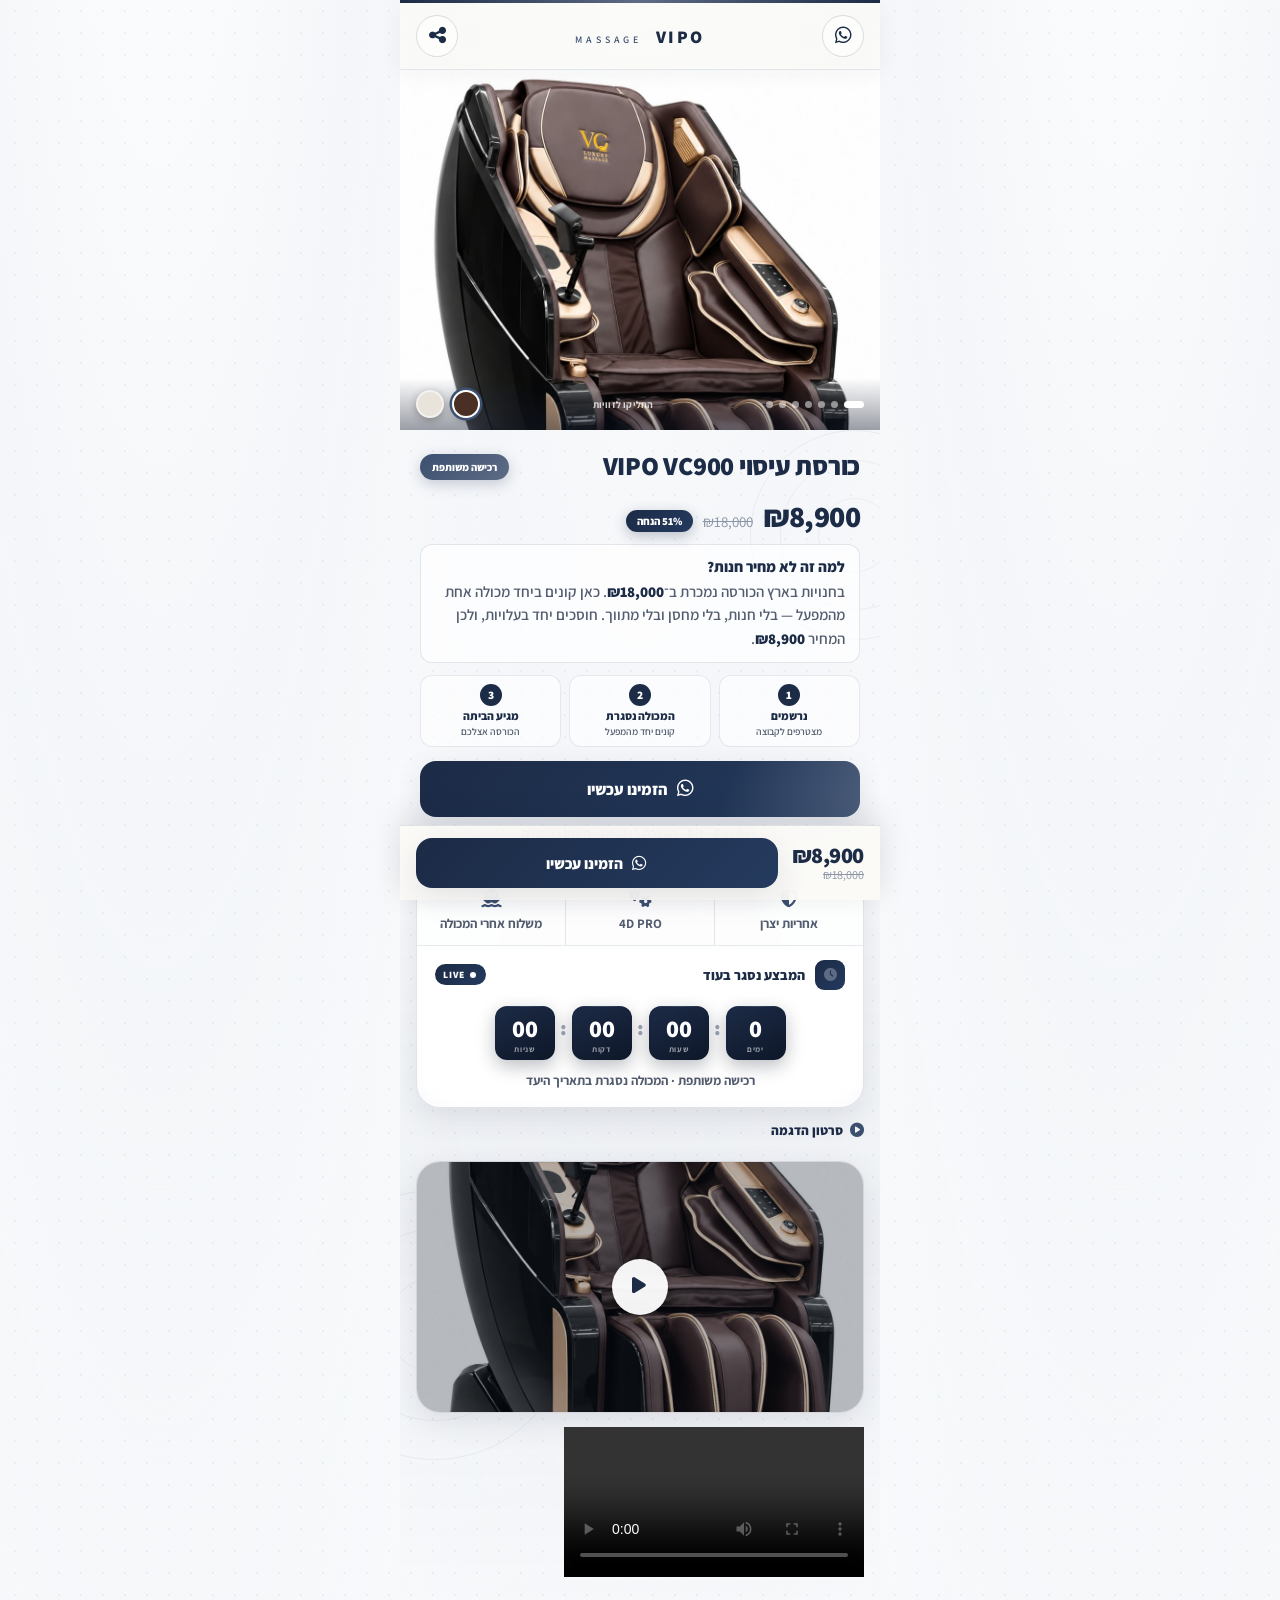
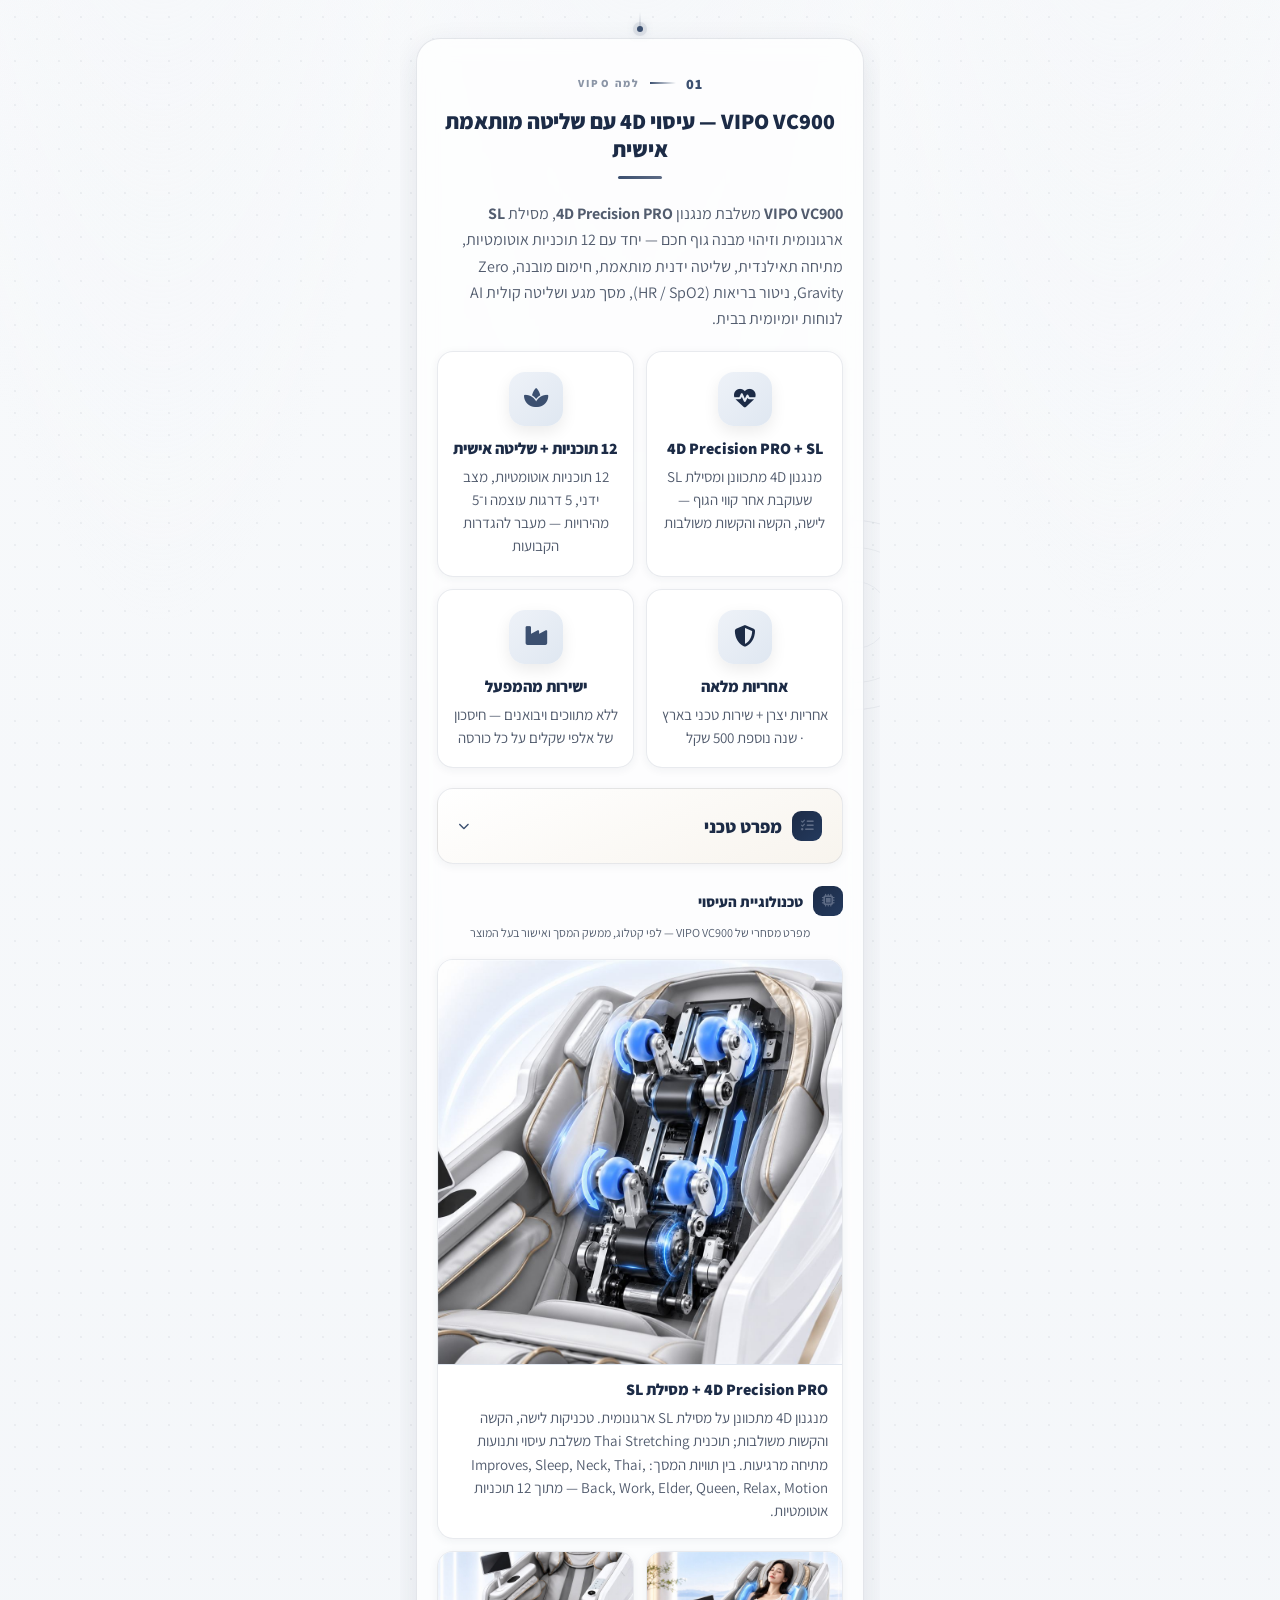
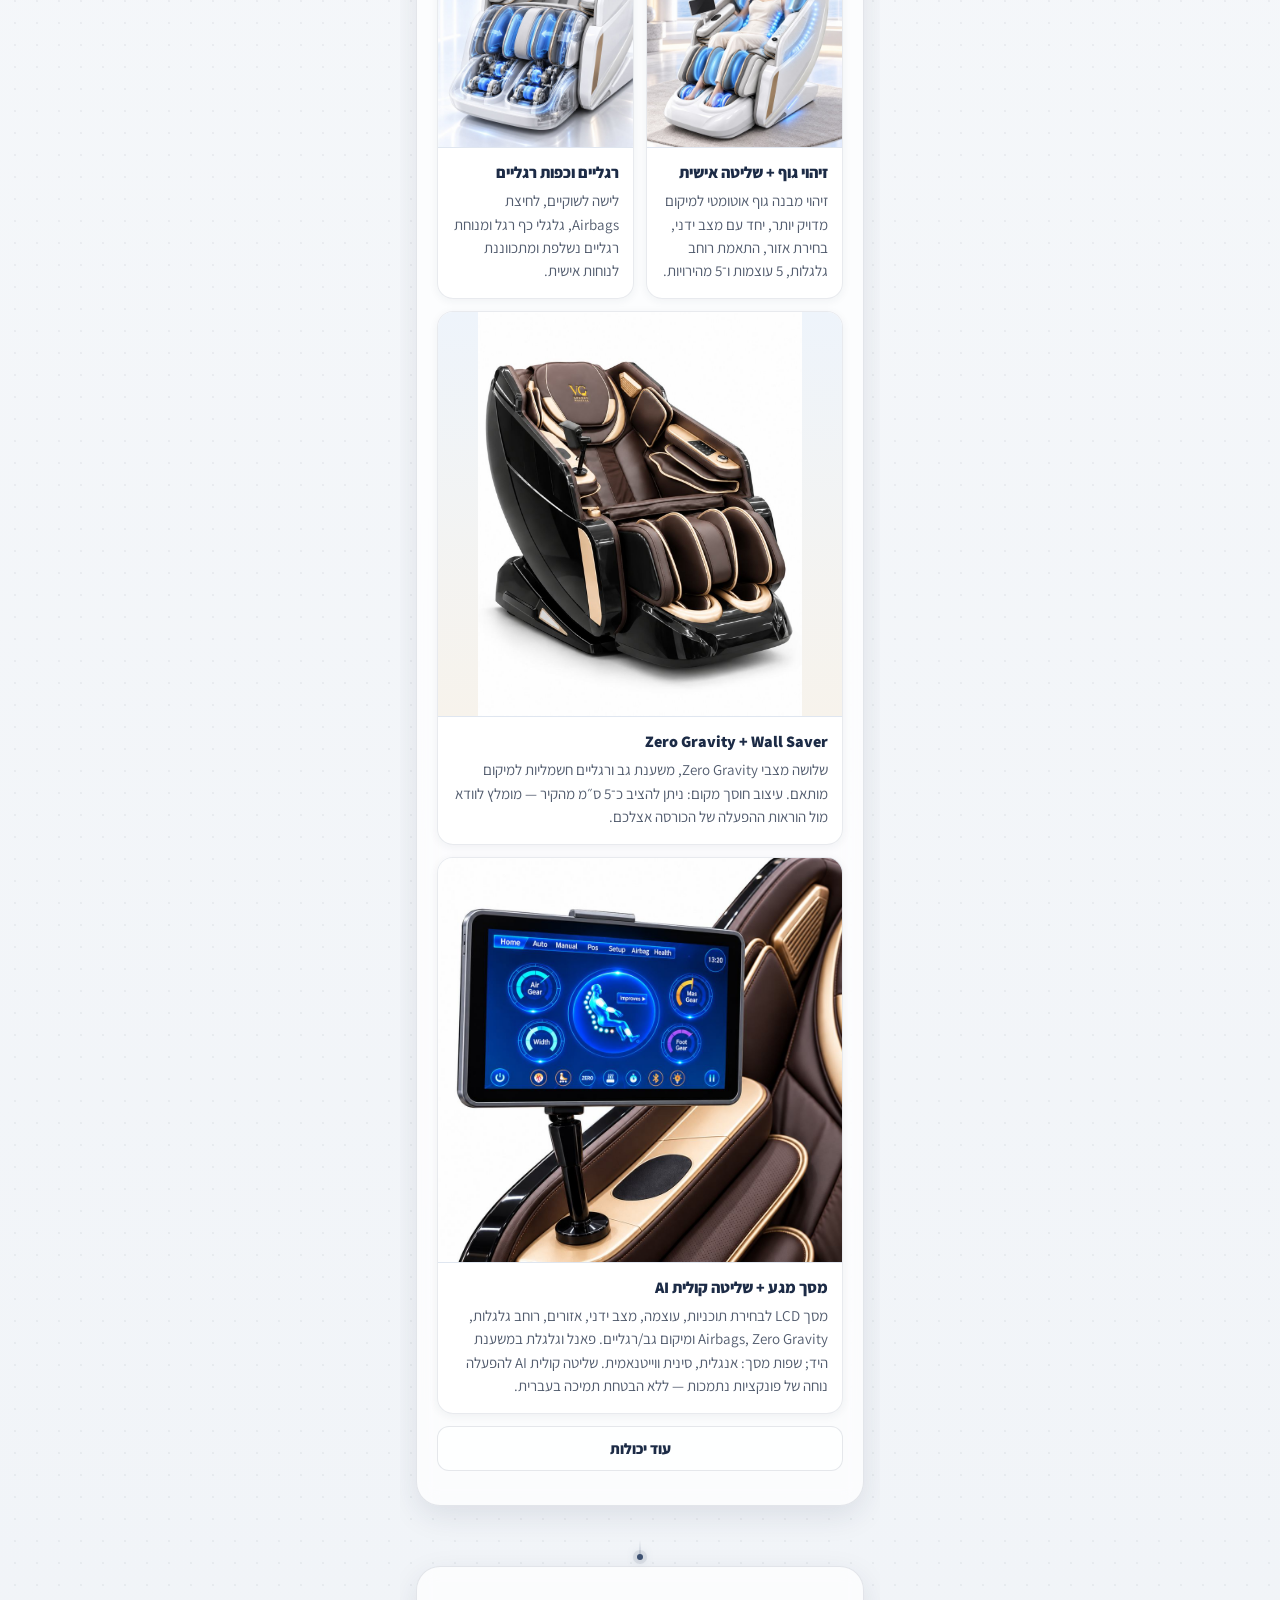
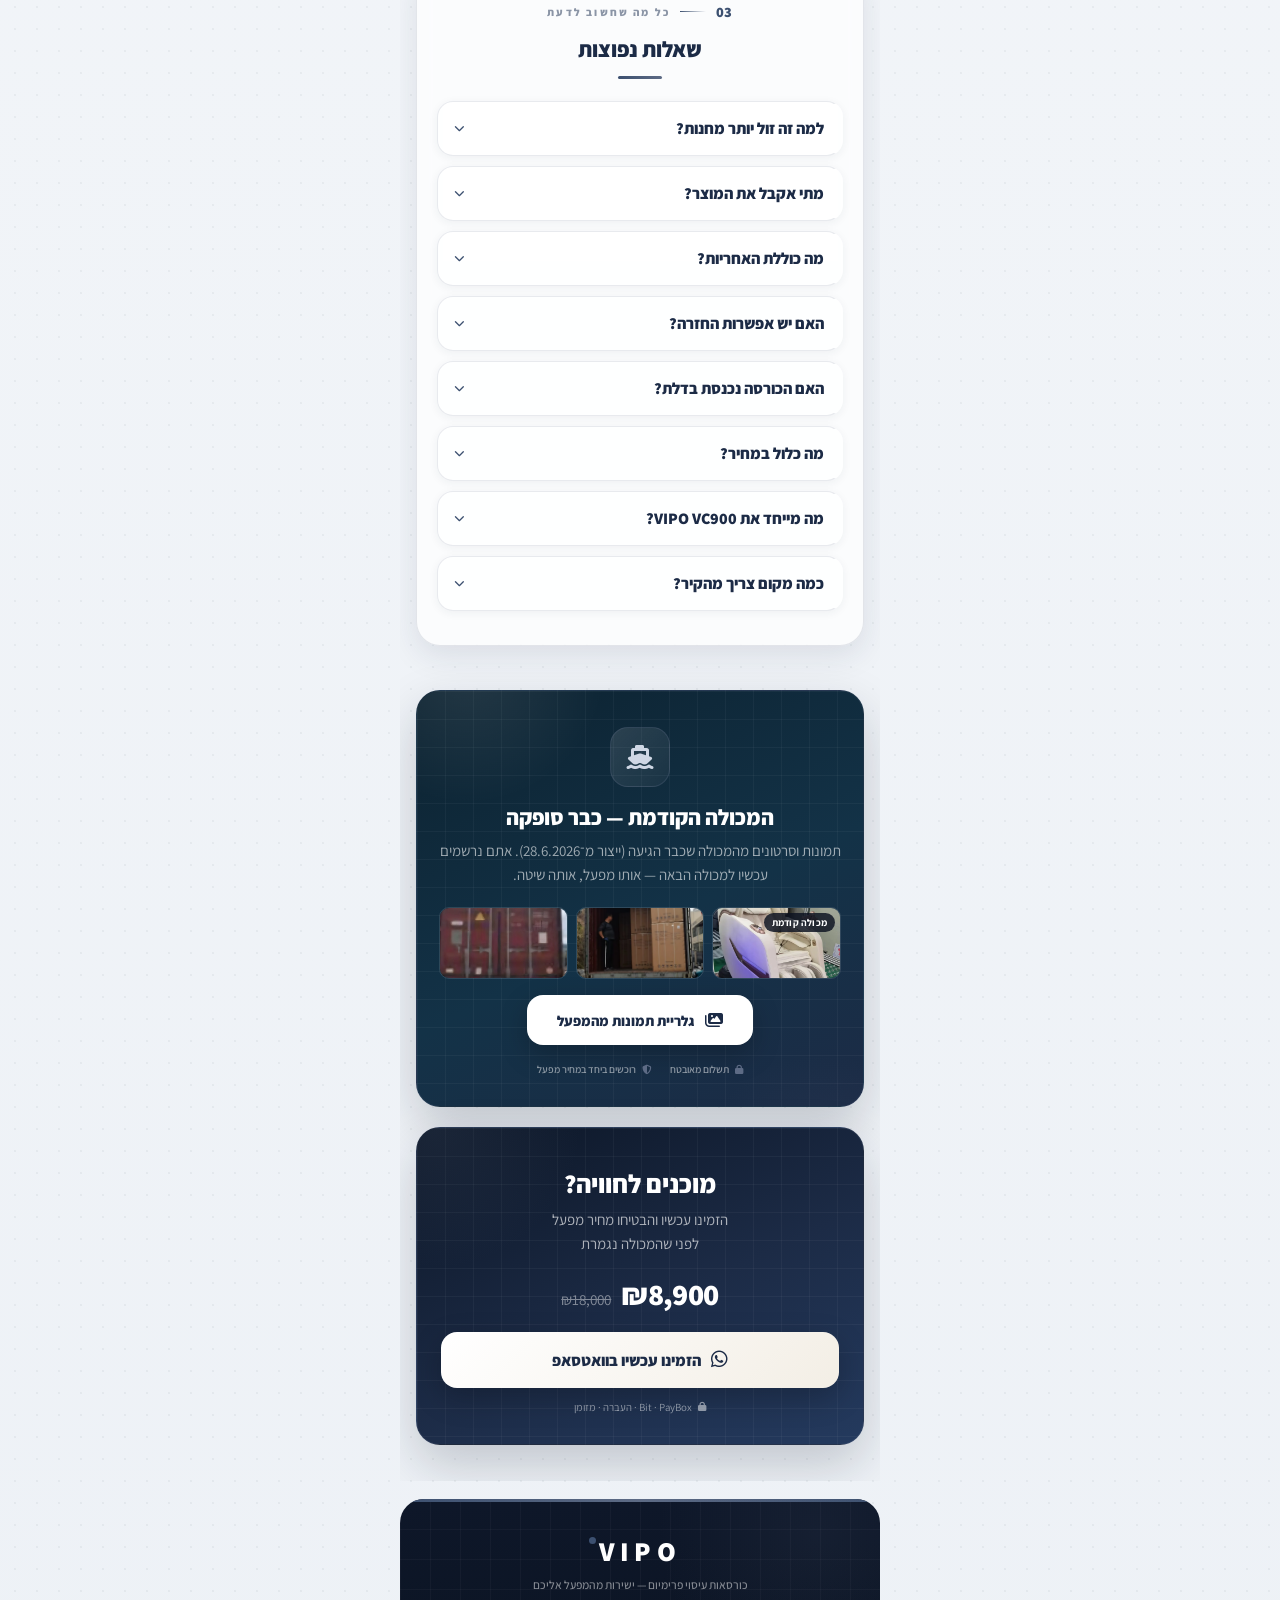
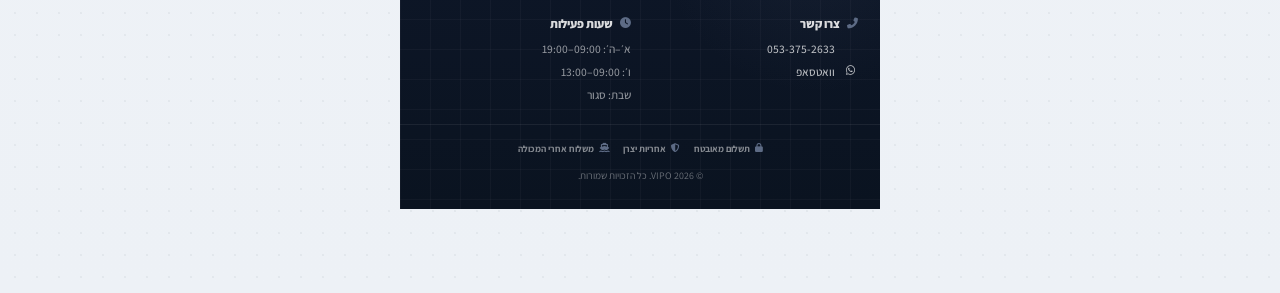
==== commit 8e2481c7: "Remove non-VC900 lifestyle image from Zero Gravity section." ====
--- a/index.html
+++ b/index.html
@@ -237,7 +237,7 @@
                         </article>
                         <article class="s3-tech-card s3-tech-card--wide reveal reveal-delay-1">
                             <div class="s3-tech-media">
-                                <img src="assets/images/features/zero-gravity-lifestyle.webp" alt="המחשה — Zero Gravity בכורסת VIPO VC900" loading="lazy" width="1000" height="563">
+                                <img src="assets/images/chair-brown-recline.jpg" alt="המחשה — Zero Gravity בכורסת VIPO VC900" loading="lazy" width="1000" height="563">
                             </div>
                             <div class="s3-tech-body">
                                 <h4>Zero Gravity + Wall Saver</h4>
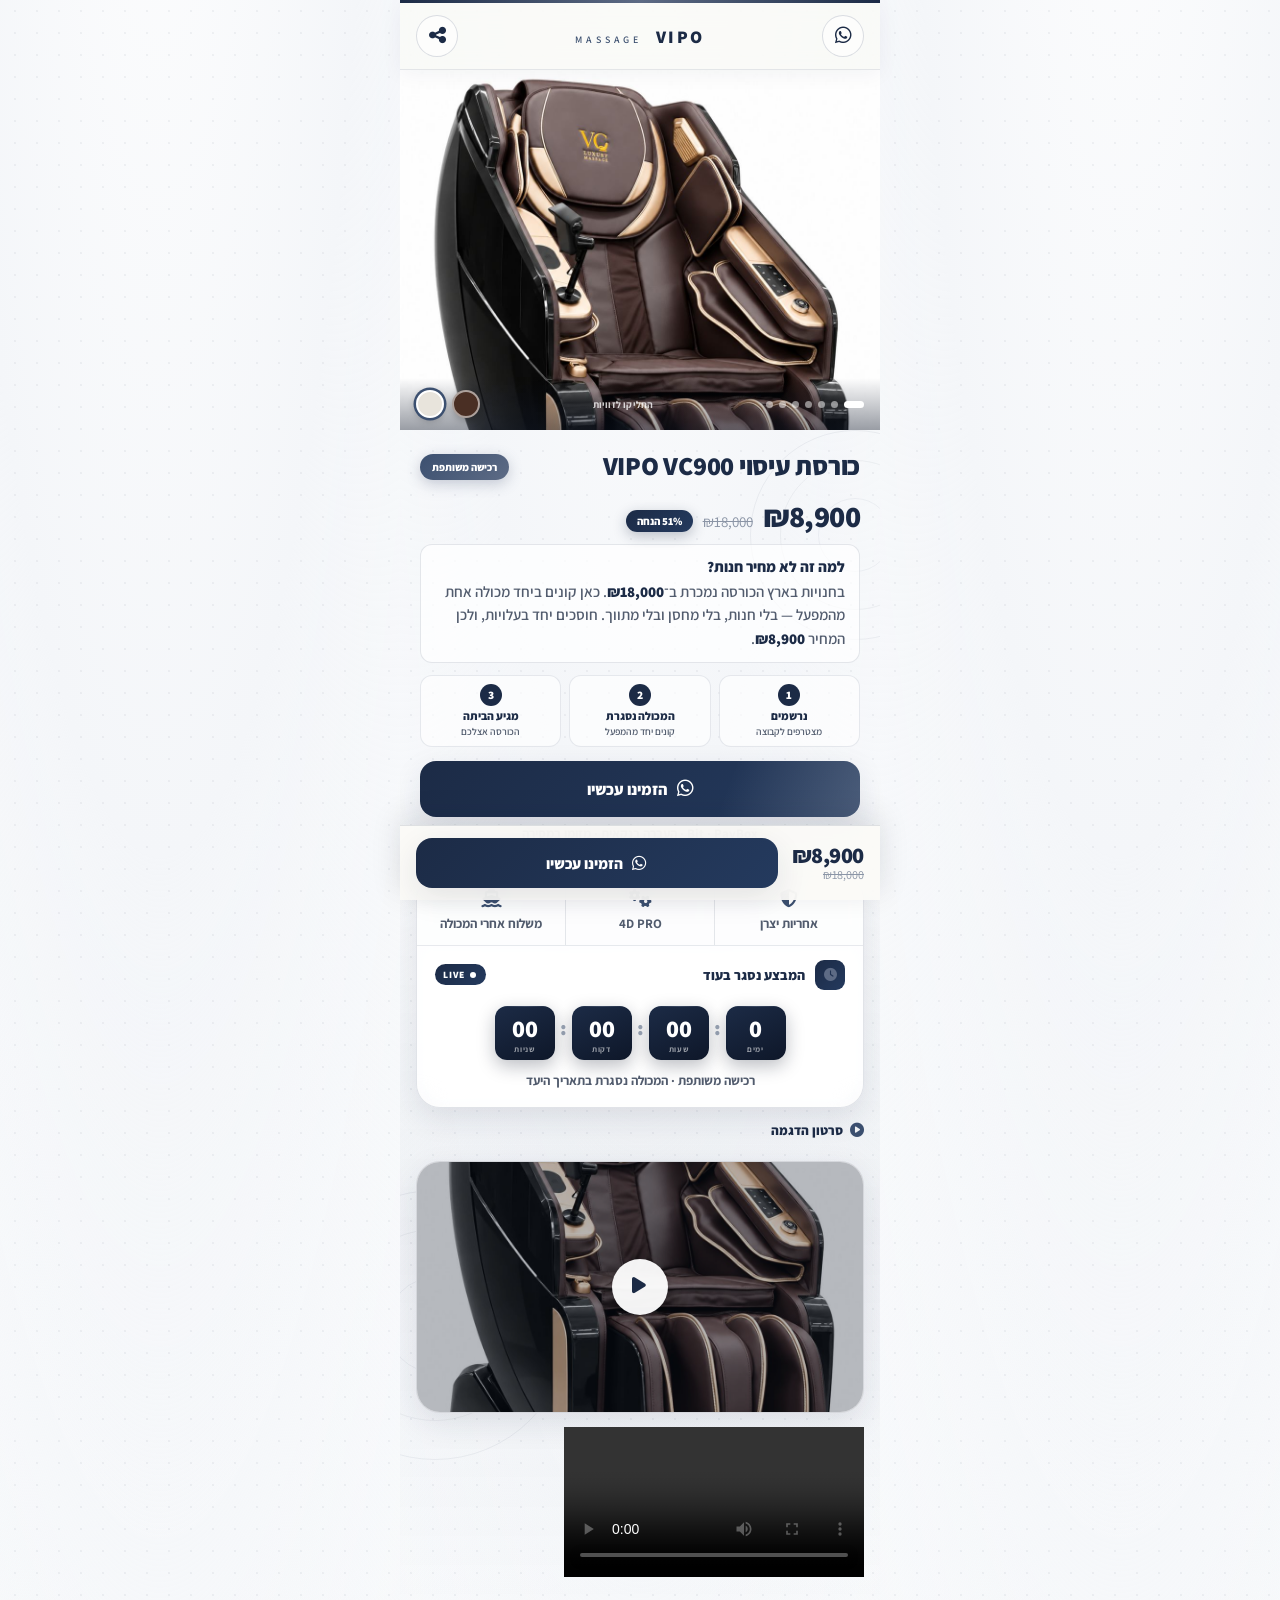
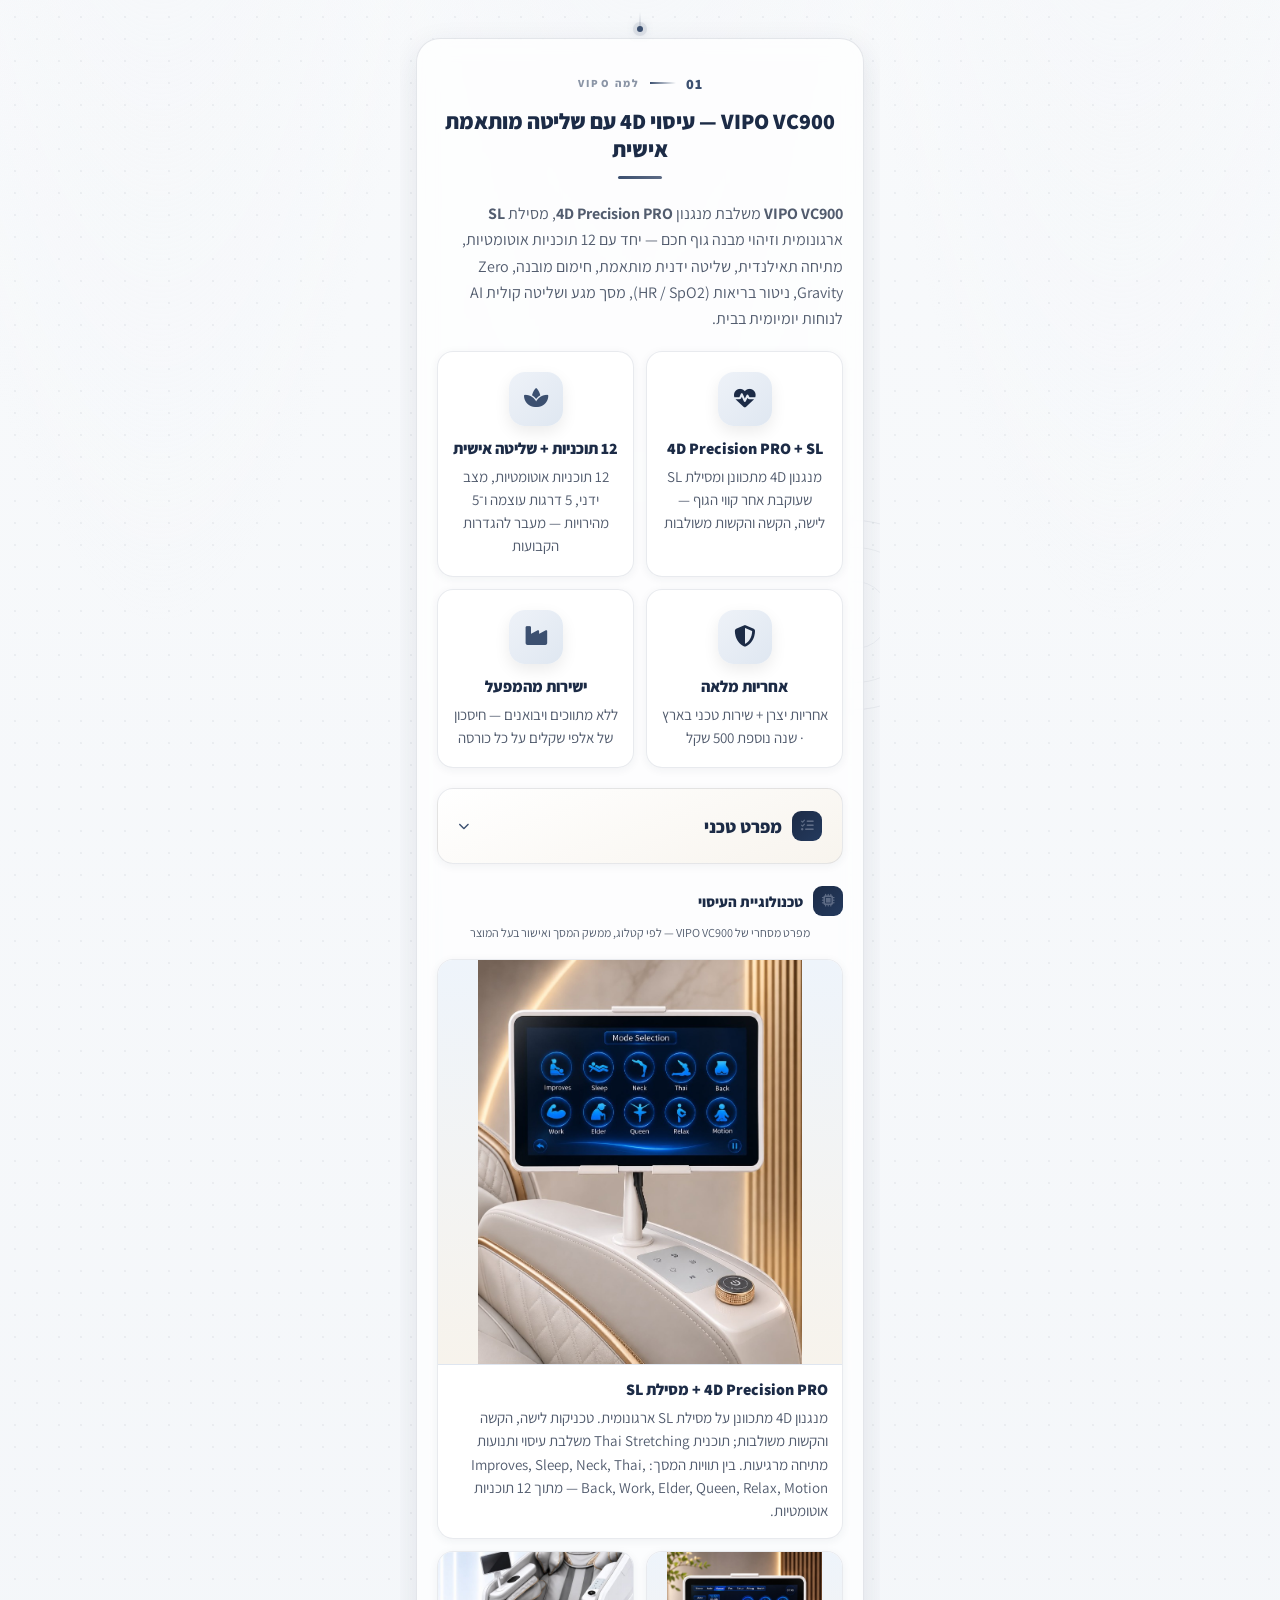
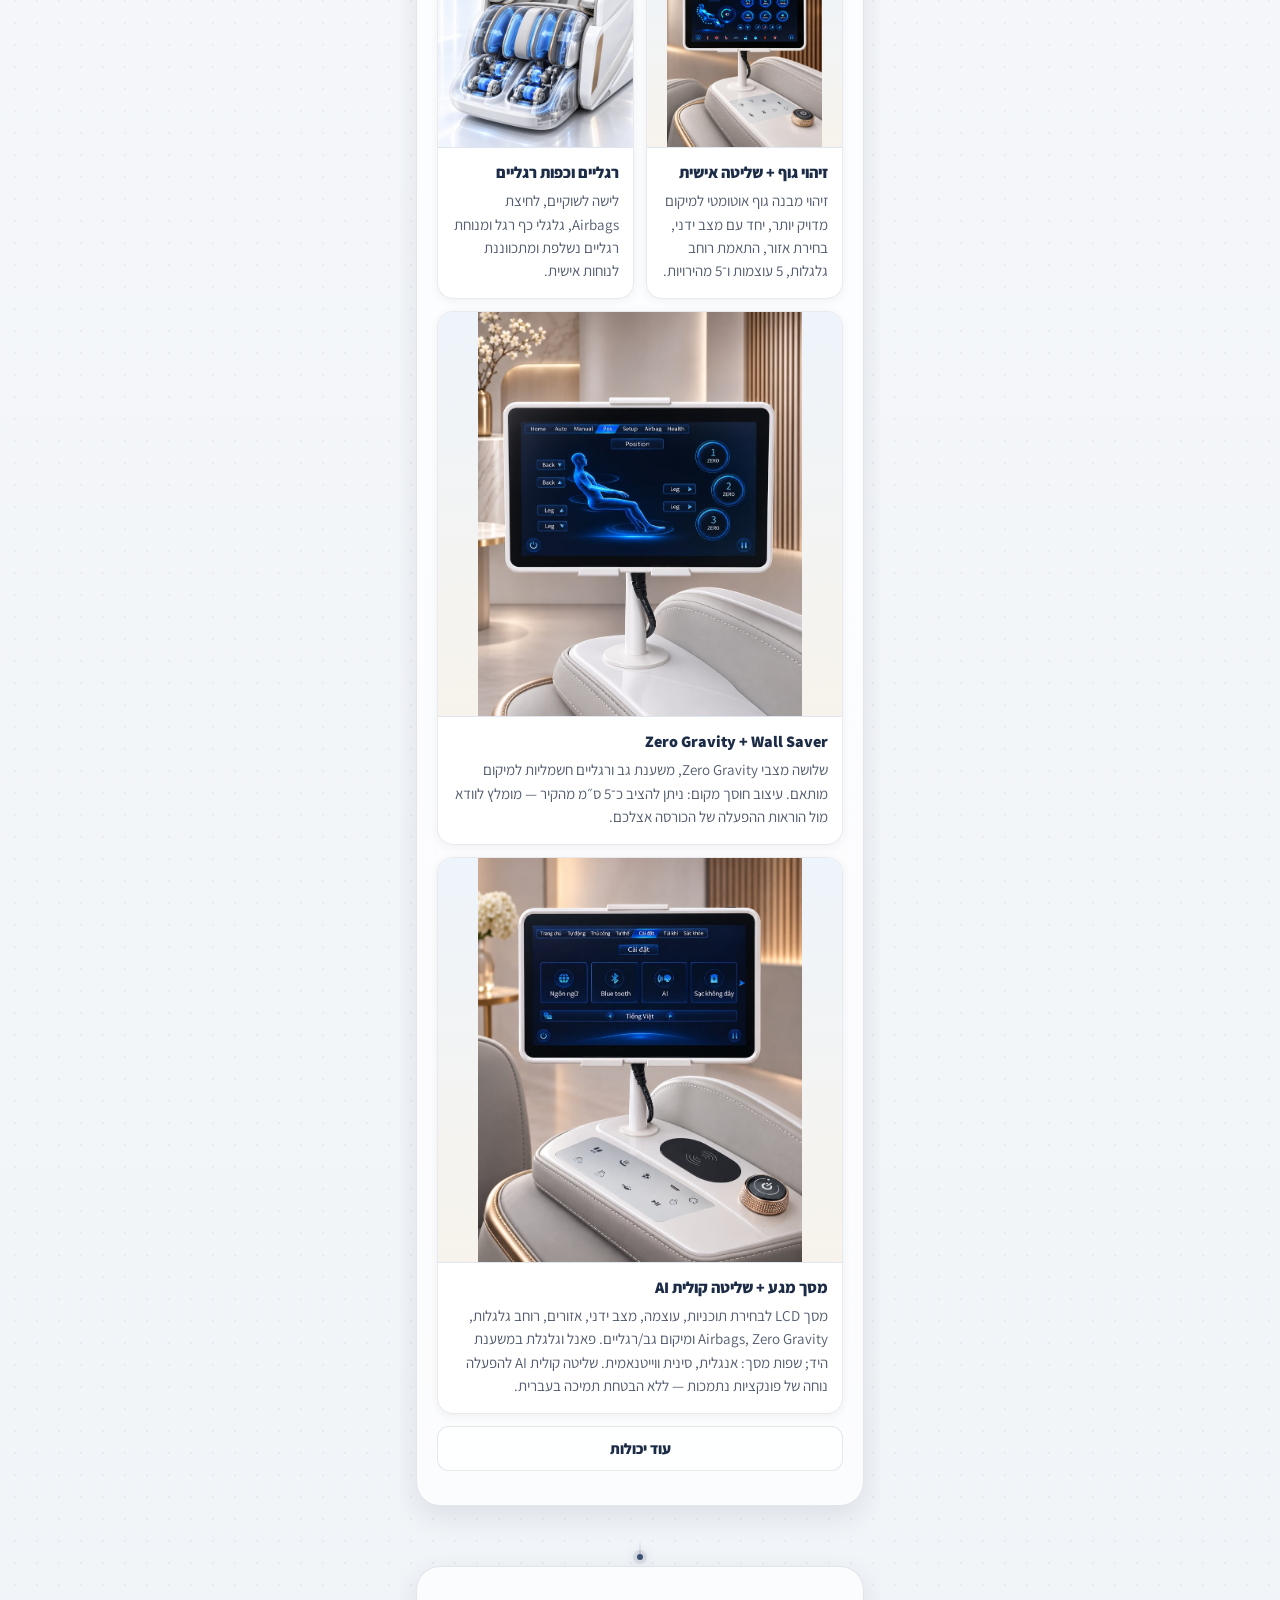
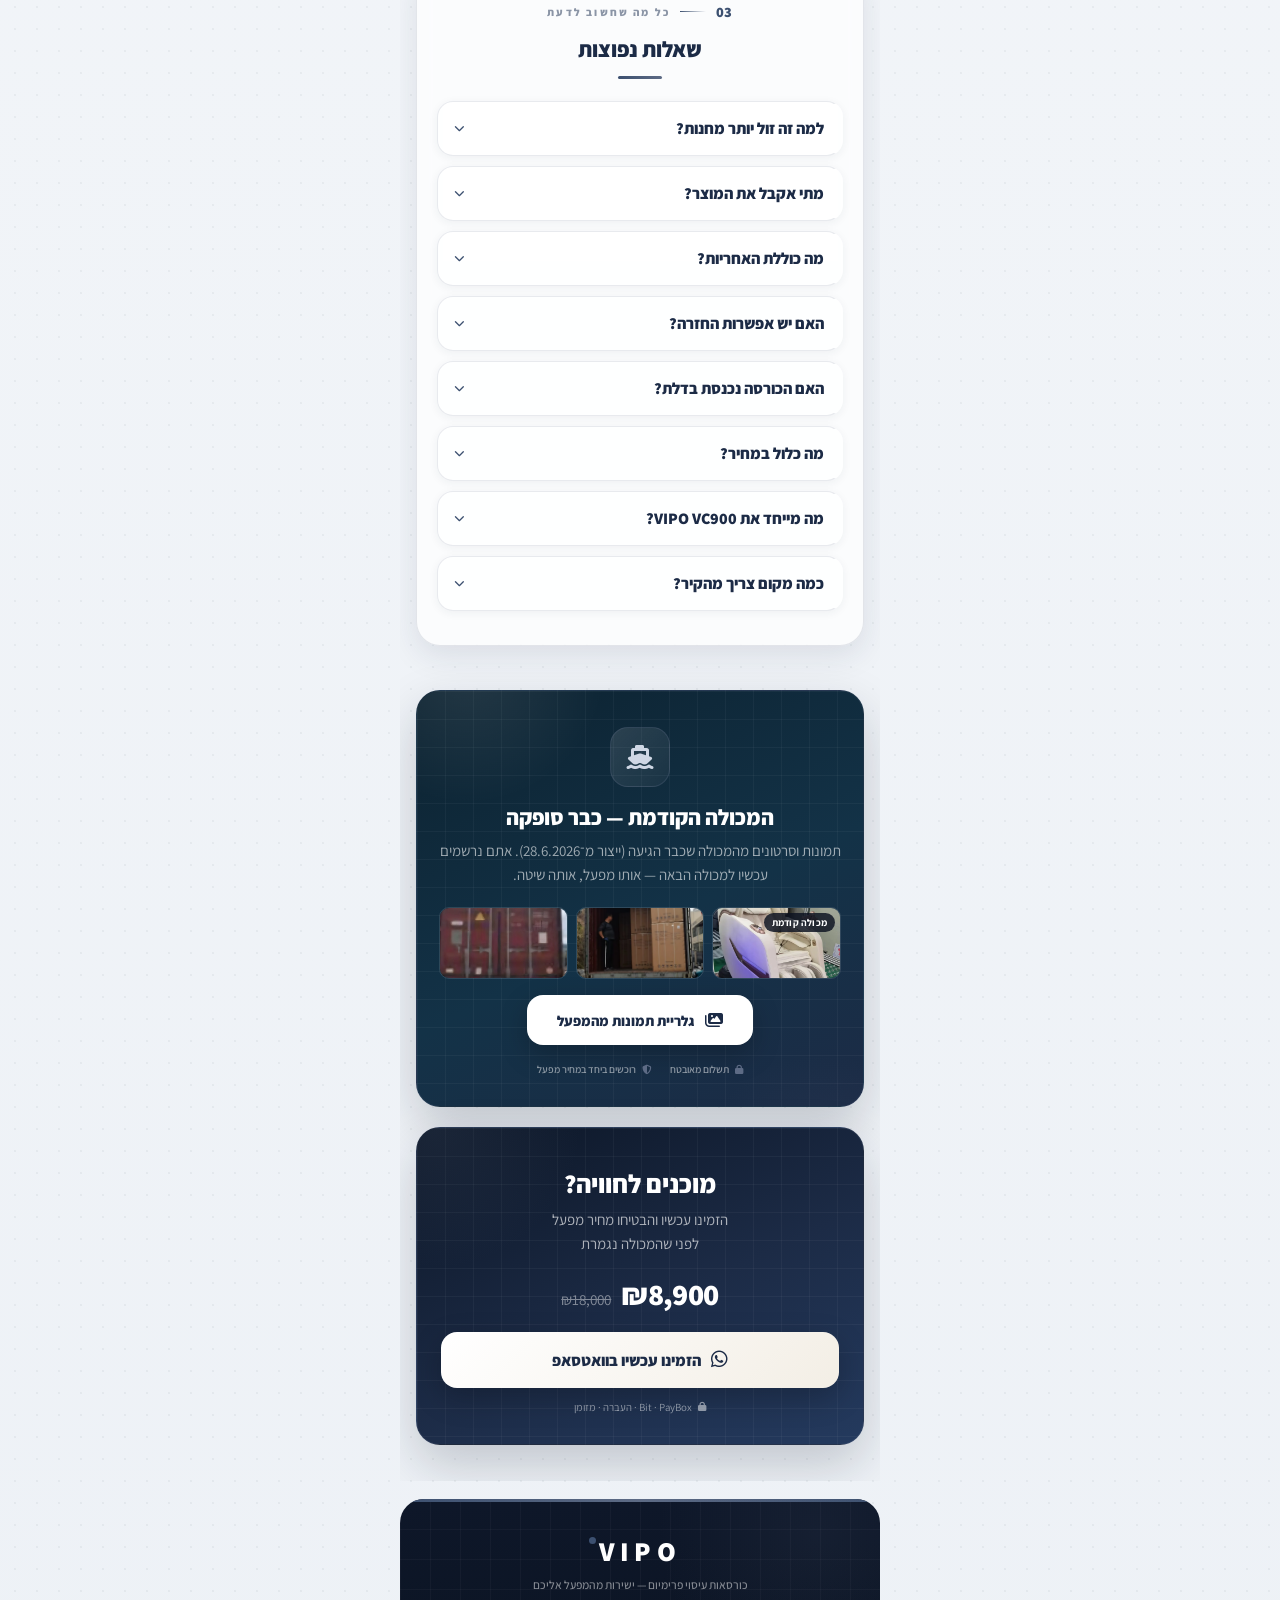
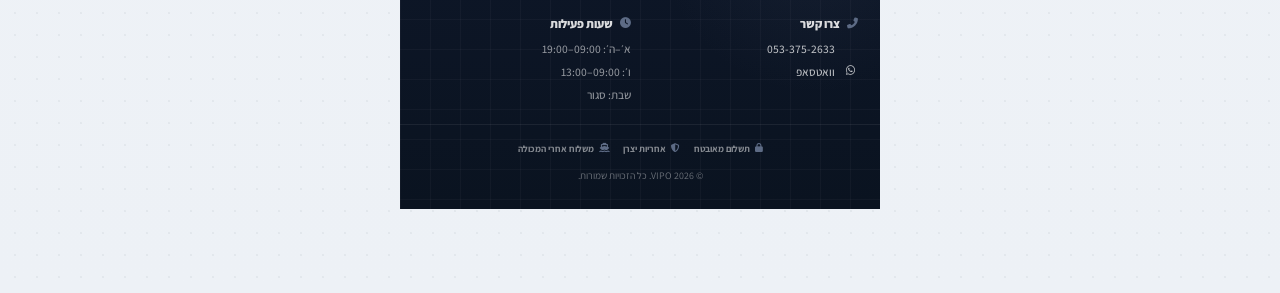
==== commit 6257eb8a: "Use real VIPO VC900 control screen photos in feature cards and gallery." ====
--- a/index.html
+++ b/index.html
@@ -210,7 +210,7 @@
                     <div class="s3-tech-grid">
                         <article class="s3-tech-card s3-tech-card--wide reveal">
                             <div class="s3-tech-media">
-                                <img src="assets/images/features/back-roller.jpg" alt="המחשה — מנגנון 4D Precision PRO ומסילת SL" loading="lazy" width="1000" height="563">
+                                <img src="assets/images/features/vc900-mode-selection.jpg" alt="המחשה — מנגנון 4D Precision PRO ומסילת SL" loading="lazy" width="1000" height="563">
                             </div>
                             <div class="s3-tech-body">
                                 <h4>4D Precision PRO + מסילת SL</h4>
@@ -219,7 +219,7 @@
                         </article>
                         <article class="s3-tech-card reveal reveal-delay-1">
                             <div class="s3-tech-media">
-                                <img src="assets/images/features/massage-zones.jpg" alt="המחשה — זיהוי מבנה גוף ושליטה מותאמת" loading="lazy" width="1000" height="563">
+                                <img src="assets/images/features/vc900-manual-4d.jpg" alt="המחשה — זיהוי מבנה גוף ושליטה מותאמת" loading="lazy" width="1000" height="563">
                             </div>
                             <div class="s3-tech-body">
                                 <h4>זיהוי גוף + שליטה אישית</h4>
@@ -237,7 +237,7 @@
                         </article>
                         <article class="s3-tech-card s3-tech-card--wide reveal reveal-delay-1">
                             <div class="s3-tech-media">
-                                <img src="assets/images/chair-brown-recline.jpg" alt="המחשה — Zero Gravity בכורסת VIPO VC900" loading="lazy" width="1000" height="563">
+                                <img src="assets/images/features/vc900-position-zero.jpg" alt="המחשה — Zero Gravity בכורסת VIPO VC900" loading="lazy" width="1000" height="563">
                             </div>
                             <div class="s3-tech-body">
                                 <h4>Zero Gravity + Wall Saver</h4>
@@ -246,7 +246,7 @@
                         </article>
                         <article class="s3-tech-card s3-tech-card--wide reveal reveal-delay-2">
                             <div class="s3-tech-media">
-                                <img src="assets/images/chair-brown-screen.jpg" alt="מסך מגע LCD בכורסת VIPO VC900" loading="lazy" width="1000" height="563">
+                                <img src="assets/images/features/vc900-setup-languages.jpg" alt="מסך מגע LCD בכורסת VIPO VC900" loading="lazy" width="1000" height="563">
                             </div>
                             <div class="s3-tech-body">
                                 <h4>מסך מגע + שליטה קולית AI</h4>
@@ -268,7 +268,7 @@
                             </article>
                             <article class="s3-tech-card">
                                 <div class="s3-tech-media">
-                                    <img src="assets/images/features/controls-tablet-knob.webp" alt="המחשה — ממשק Health עם HR ו־SpO2" loading="lazy" width="1000" height="563">
+                                    <img src="assets/images/features/vc900-health.jpg" alt="המחשה — ממשק Health עם HR ו־SpO2" loading="lazy" width="1000" height="563">
                                 </div>
                                 <div class="s3-tech-body">
                                     <h4>ניטור בריאות (HR / SpO2)</h4>
@@ -277,7 +277,7 @@
                             </article>
                             <article class="s3-tech-card">
                                 <div class="s3-tech-media">
-                                    <img src="assets/images/features/leg-airbag.jpg" alt="המחשה — מערכת Airbags ב־VIPO VC900" loading="lazy" width="1000" height="563">
+                                    <img src="assets/images/features/vc900-airbag-heat.jpg" alt="המחשה — מערכת Airbags ב־VIPO VC900" loading="lazy" width="1000" height="563">
                                 </div>
                                 <div class="s3-tech-body">
                                     <h4>מערכת Airbags</h4>
@@ -286,7 +286,7 @@
                             </article>
                             <article class="s3-tech-card">
                                 <div class="s3-tech-media">
-                                    <img src="assets/images/features/wireless-charging.jpg" alt="המחשה — טעינה אלחוטית במשענת היד" loading="lazy" width="1000" height="563">
+                                    <img src="assets/images/features/vc900-wireless-charging.jpg" alt="המחשה — טעינה אלחוטית במשענת היד" loading="lazy" width="1000" height="563">
                                 </div>
                                 <div class="s3-tech-body">
                                     <h4>טעינה אלחוטית</h4>
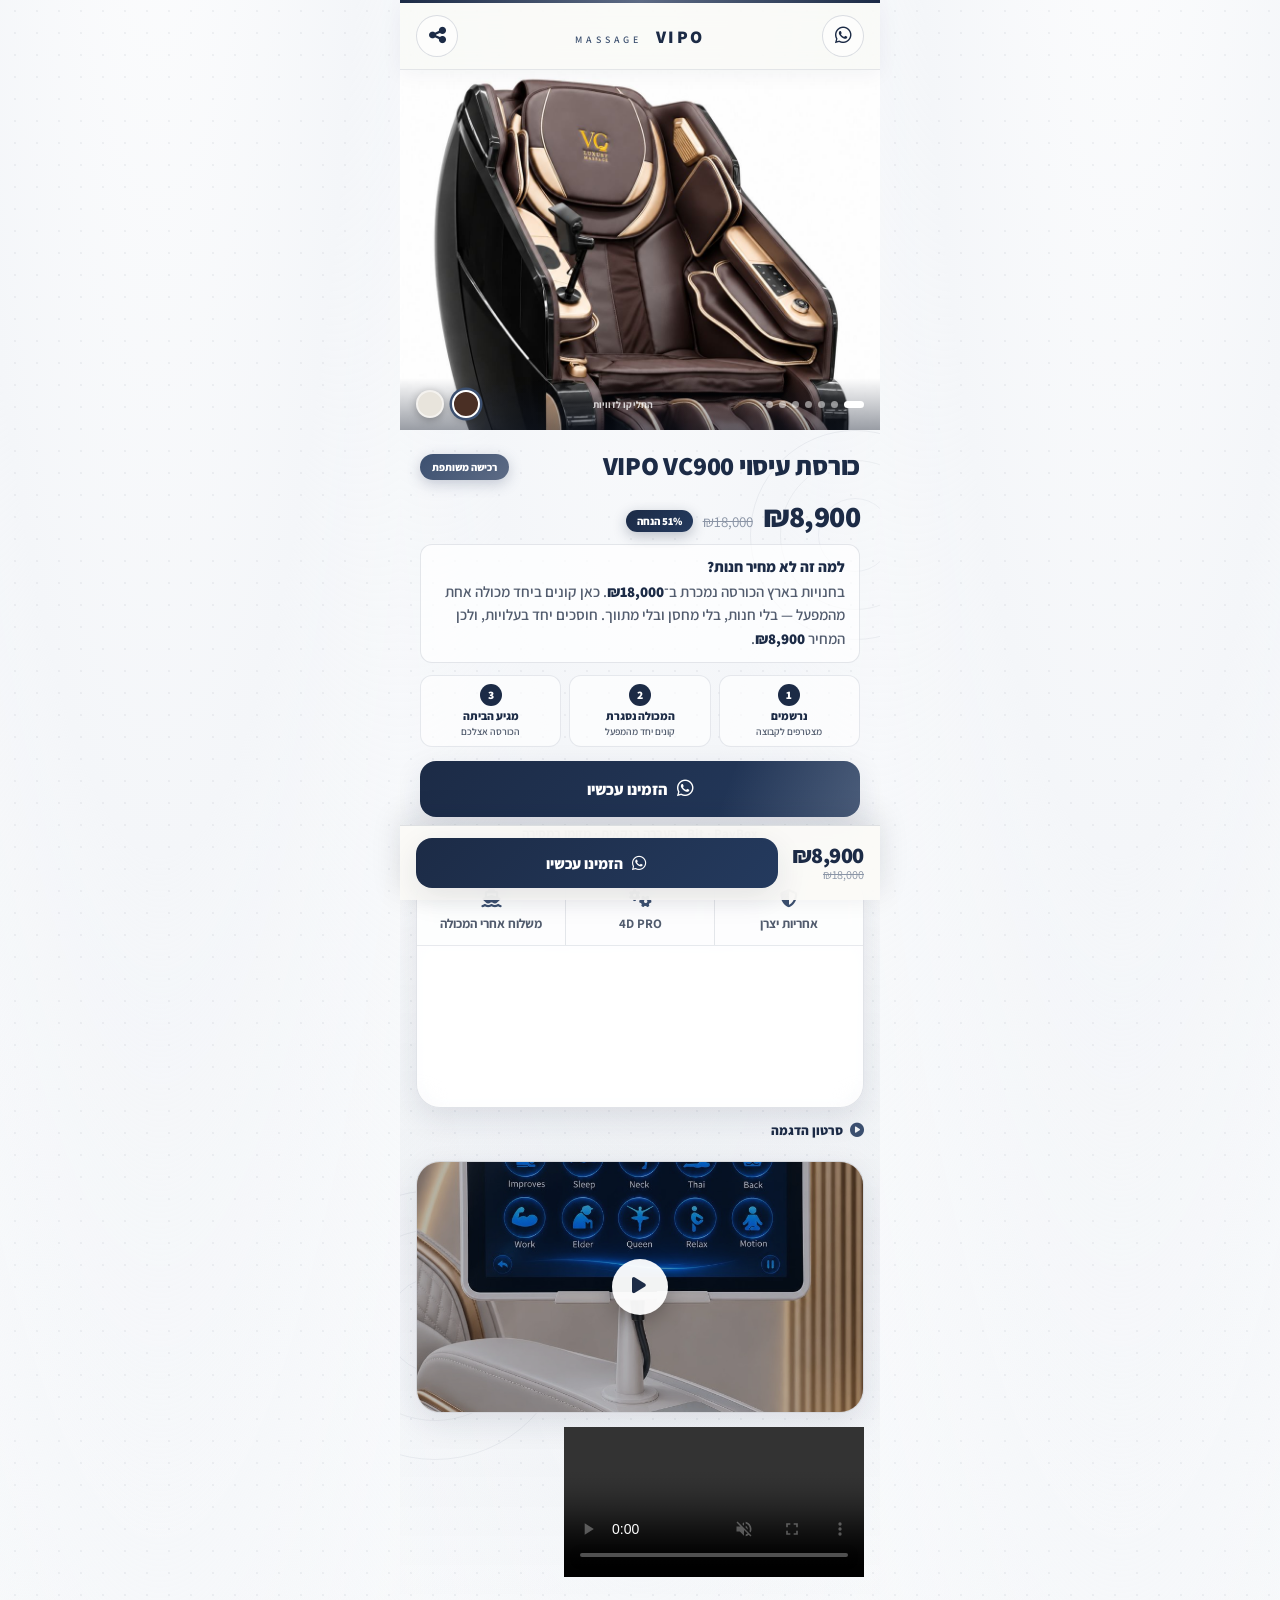
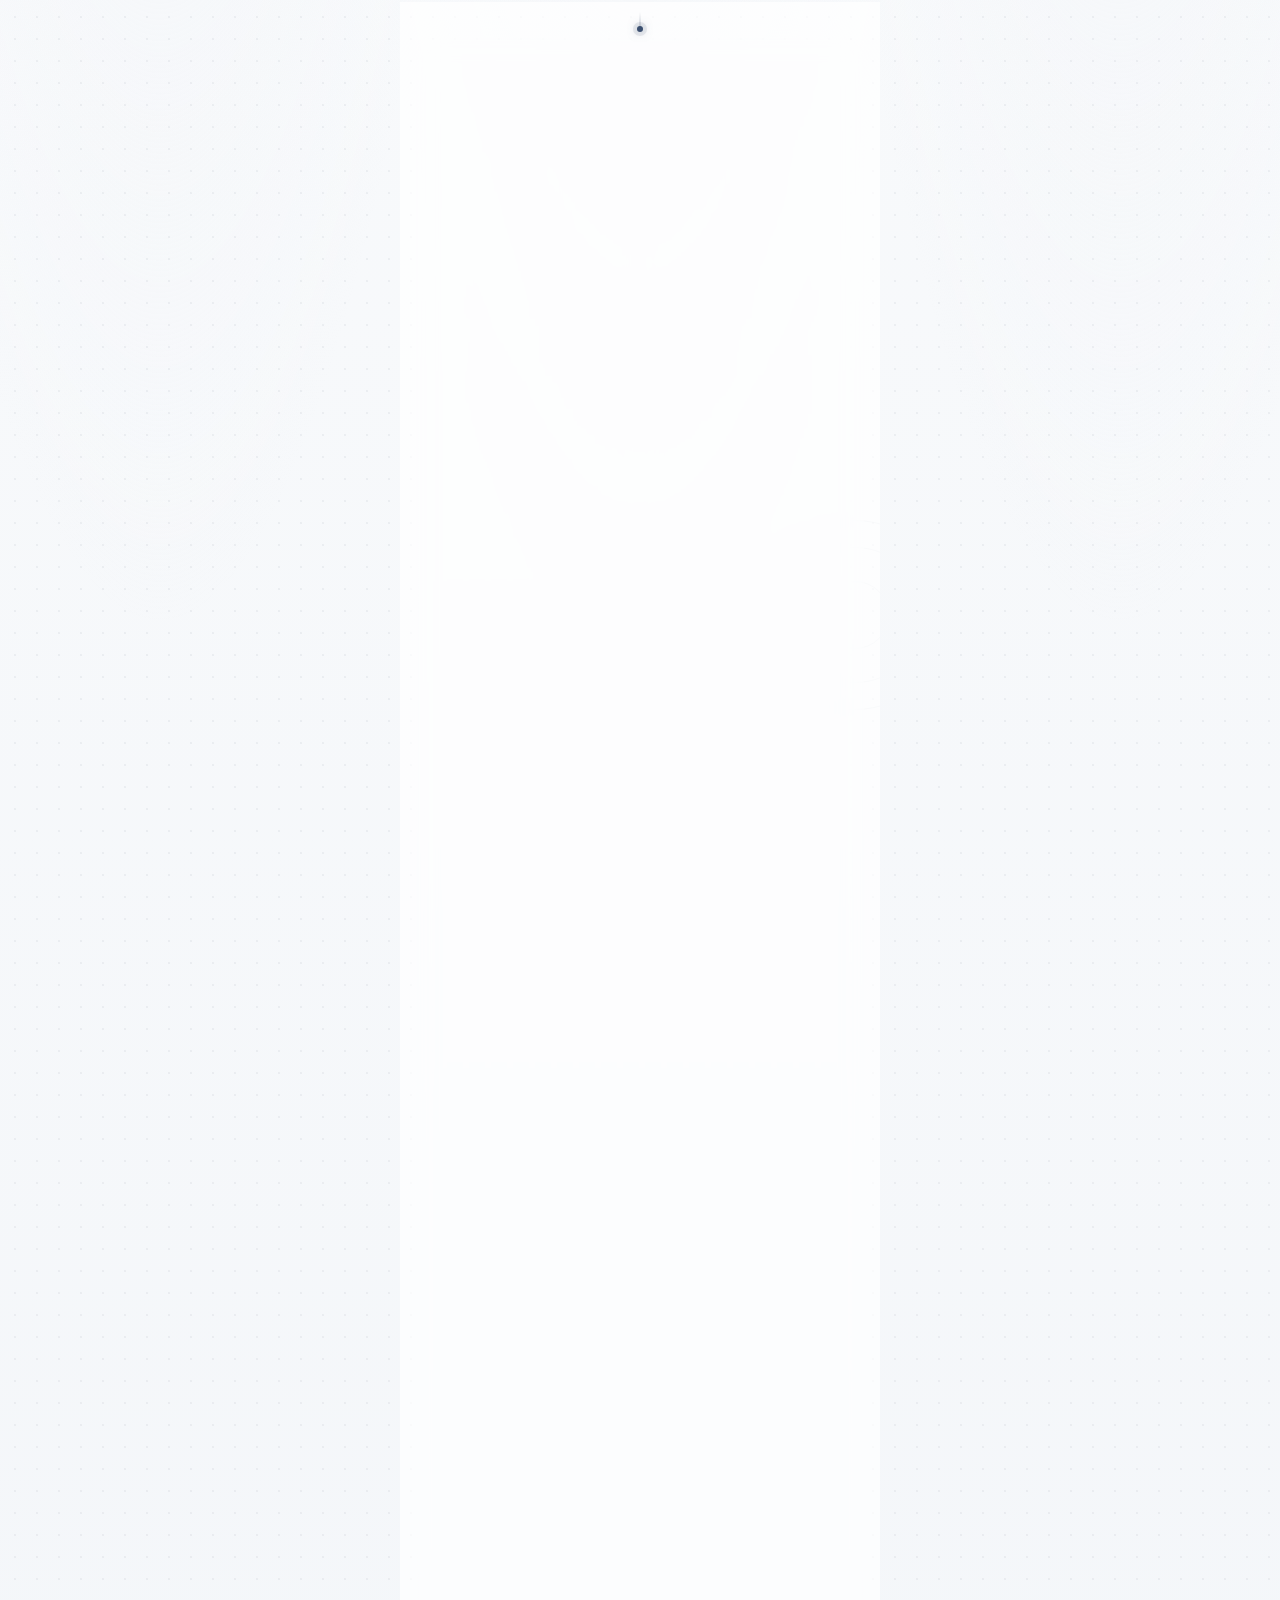
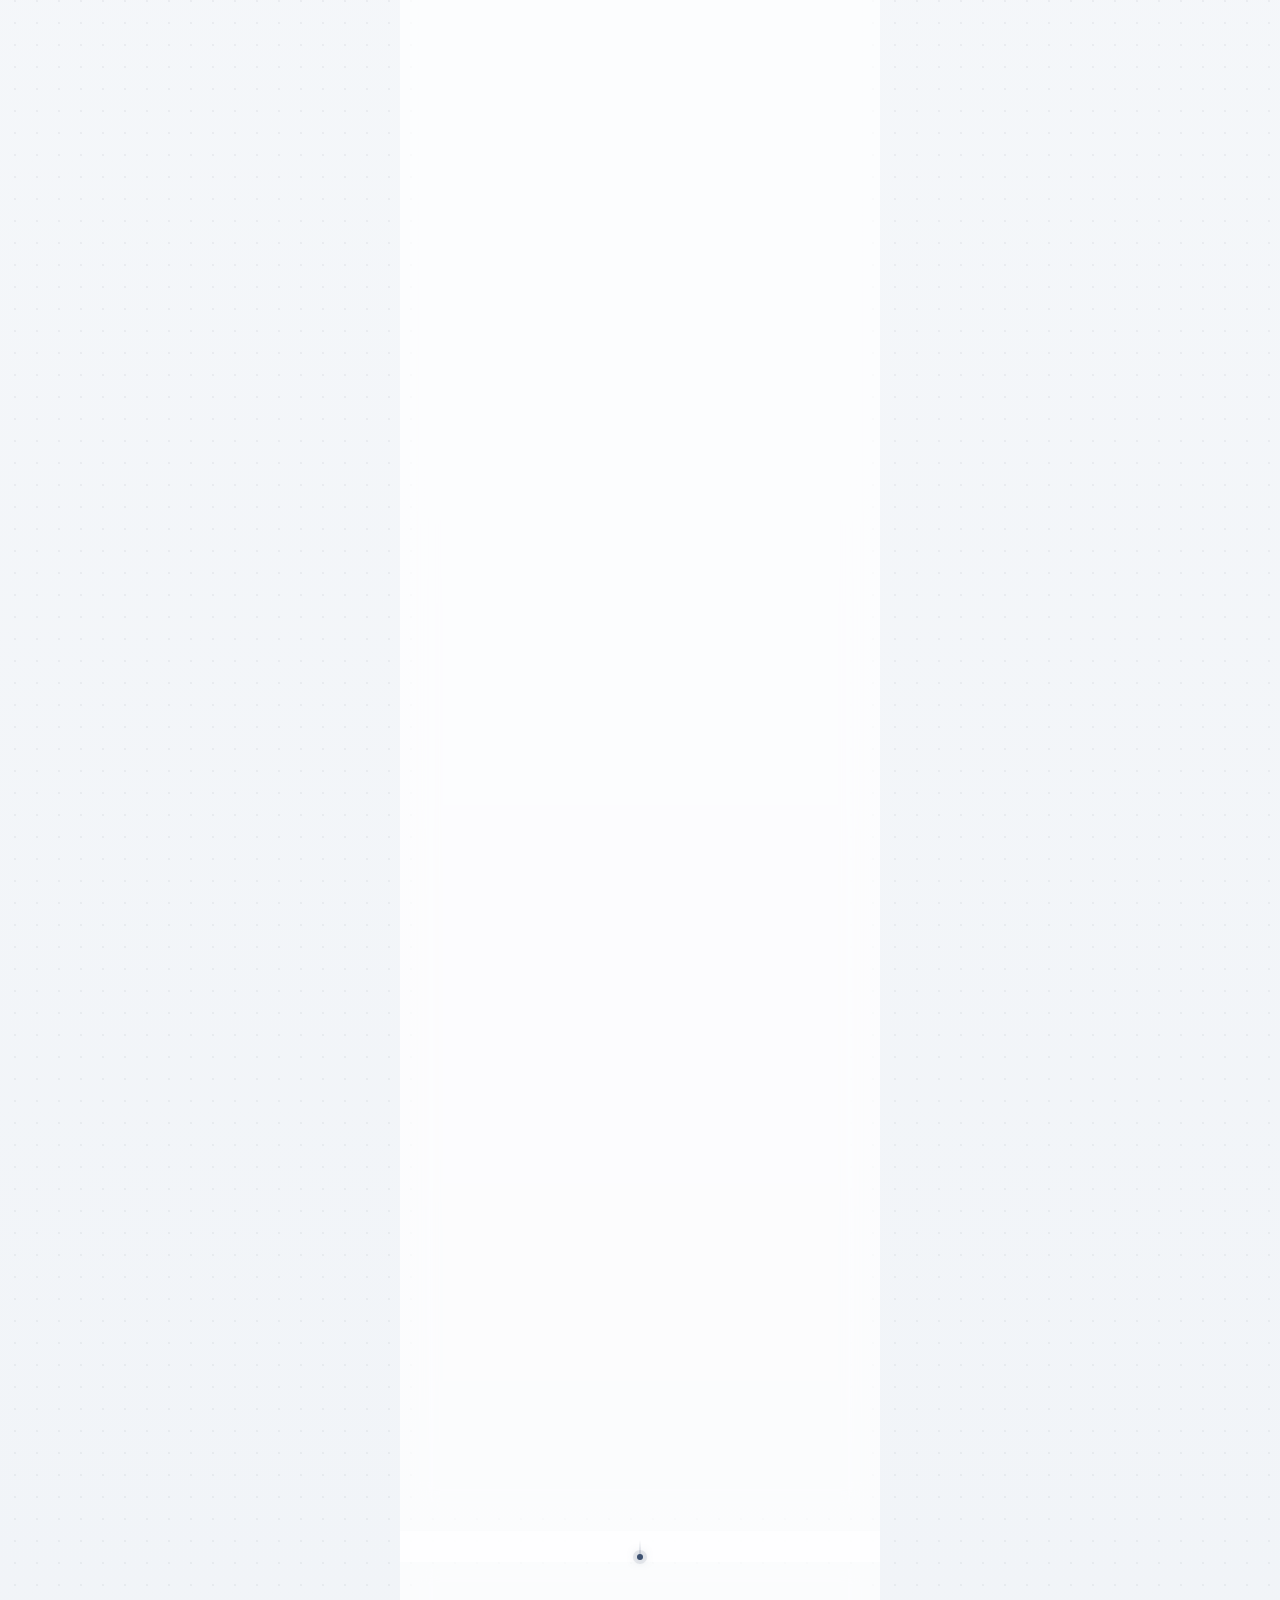
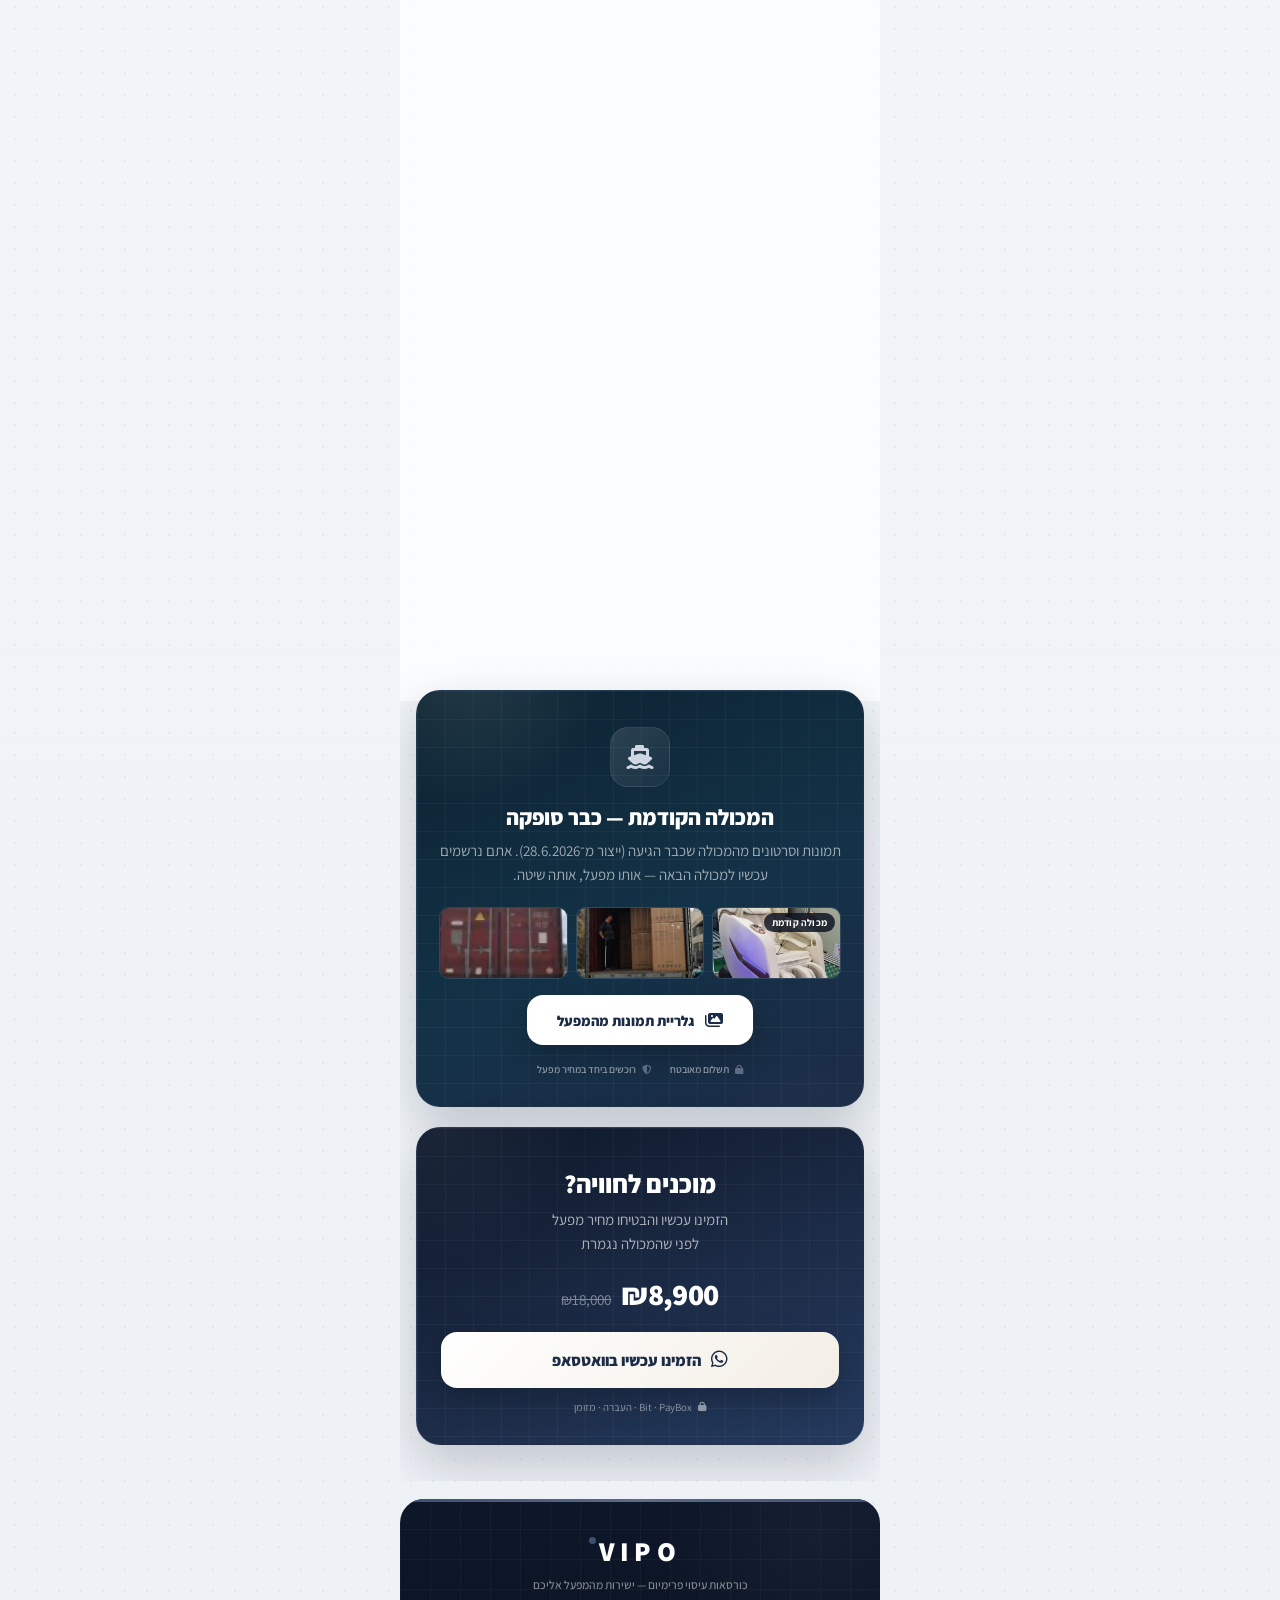
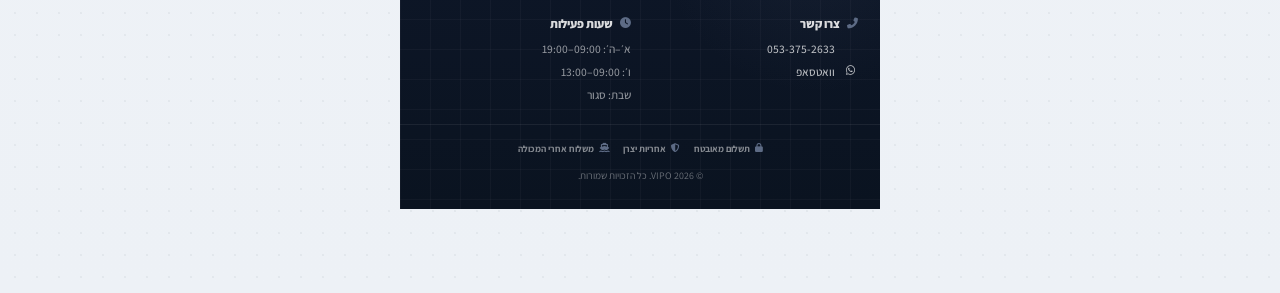
==== commit dbb82663: "Add VC900 demo video at 2x with calm background music." ====
--- a/index.html
+++ b/index.html
@@ -112,28 +112,39 @@
                     <p class="s2-stock-note">רכישה משותפת · המכולה נסגרת בתאריך היעד</p>
                     </div>
                 </div>
-                <p class="s2-vid-label" hidden><i class="fas fa-play-circle"></i> סרטון הדגמה</p>
-                <button type="button" class="s2-vid-thumb" id="demoOpen" aria-label="פתח סרטון הדגמה" hidden>
-                    <img src="assets/images/chair-brown-hero.jpg" alt="כורסת עיסוי VC900">
+                <p class="s2-vid-label"><i class="fas fa-play-circle"></i> סרטון הדגמה</p>
+                <button type="button" class="s2-vid-thumb" id="demoOpen" aria-label="פתח סרטון הדגמה">
+                    <img src="assets/images/features/vc900-mode-selection.jpg" alt="סרטון הדגמה — VIPO VC900">
                     <span class="s2-vid-overlay" aria-hidden="true"><i class="fas fa-play"></i></span>
                 </button>
                 <div class="s2-vid-modal" id="demoModal">
                     <button type="button" class="s6-lb-close" id="demoClose" aria-label="סגור"><i class="fas fa-xmark"></i></button>
-                    <video id="demoVideo" controls playsinline preload="metadata" src="assets/chair-demo.mp4"></video>
+                    <video id="demoVideo" controls playsinline preload="metadata" muted src="assets/chair-demo.mp4"></video>
+                    <audio id="demoMusic" preload="auto" src="assets/demo-music.wav" loop></audio>
                 </div>
                 <script>
                 (function () {
                     var btn = document.getElementById('demoOpen');
                     var modal = document.getElementById('demoModal');
                     var video = document.getElementById('demoVideo');
+                    var music = document.getElementById('demoMusic');
                     var closeBtn = document.getElementById('demoClose');
                     if (!btn || !modal || !video) return;
+                    video.defaultPlaybackRate = 2;
                     function show() {
+                        video.muted = true;
+                        video.playbackRate = 2;
                         modal.classList.add('is-open');
                         video.play().catch(function () {});
+                        if (music) {
+                            music.currentTime = 0;
+                            music.volume = 0.85;
+                            music.play().catch(function () {});
+                        }
                     }
                     function hide() {
                         video.pause();
+                        if (music) music.pause();
                         modal.classList.remove('is-open');
                     }
                     btn.addEventListener('click', show);
@@ -141,6 +152,7 @@
                     modal.addEventListener('click', function (e) {
                         if (e.target === modal) hide();
                     });
+                    video.addEventListener('ended', hide);
                 })();
                 </script>
             </div>
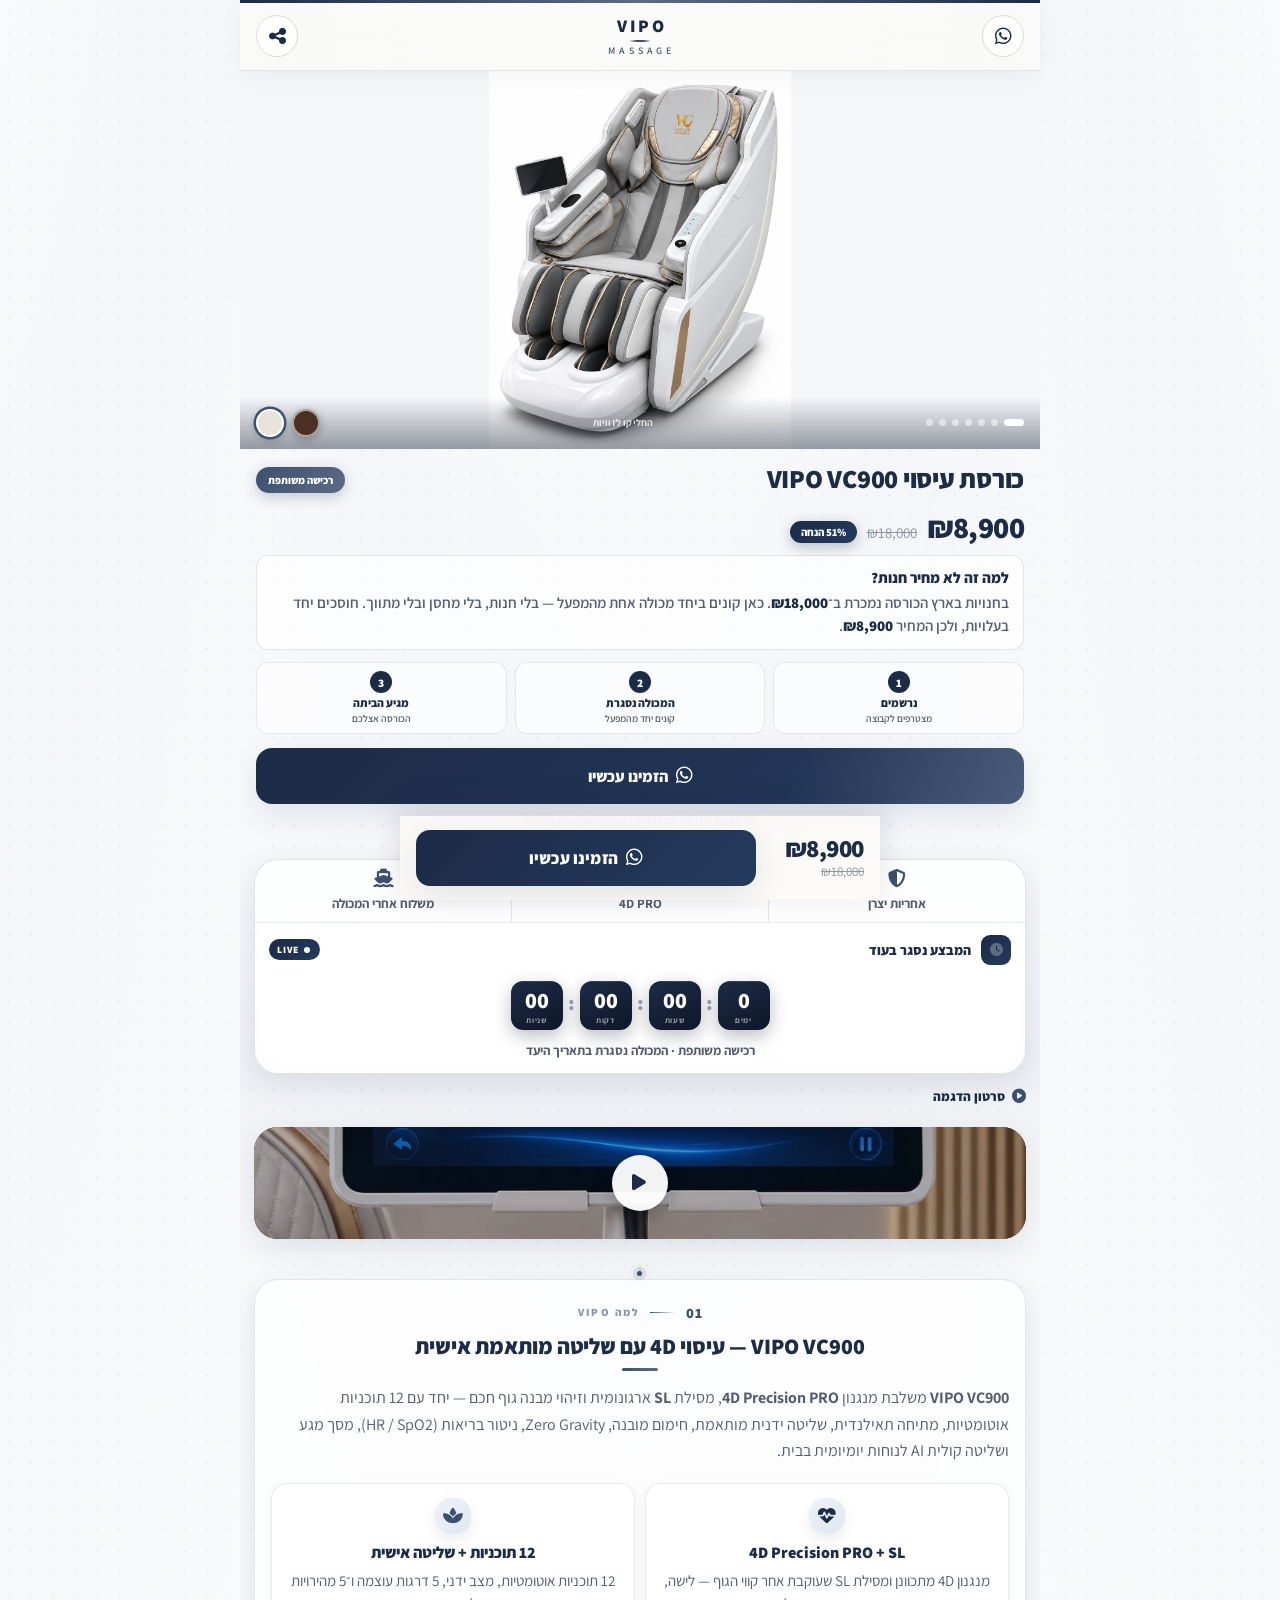
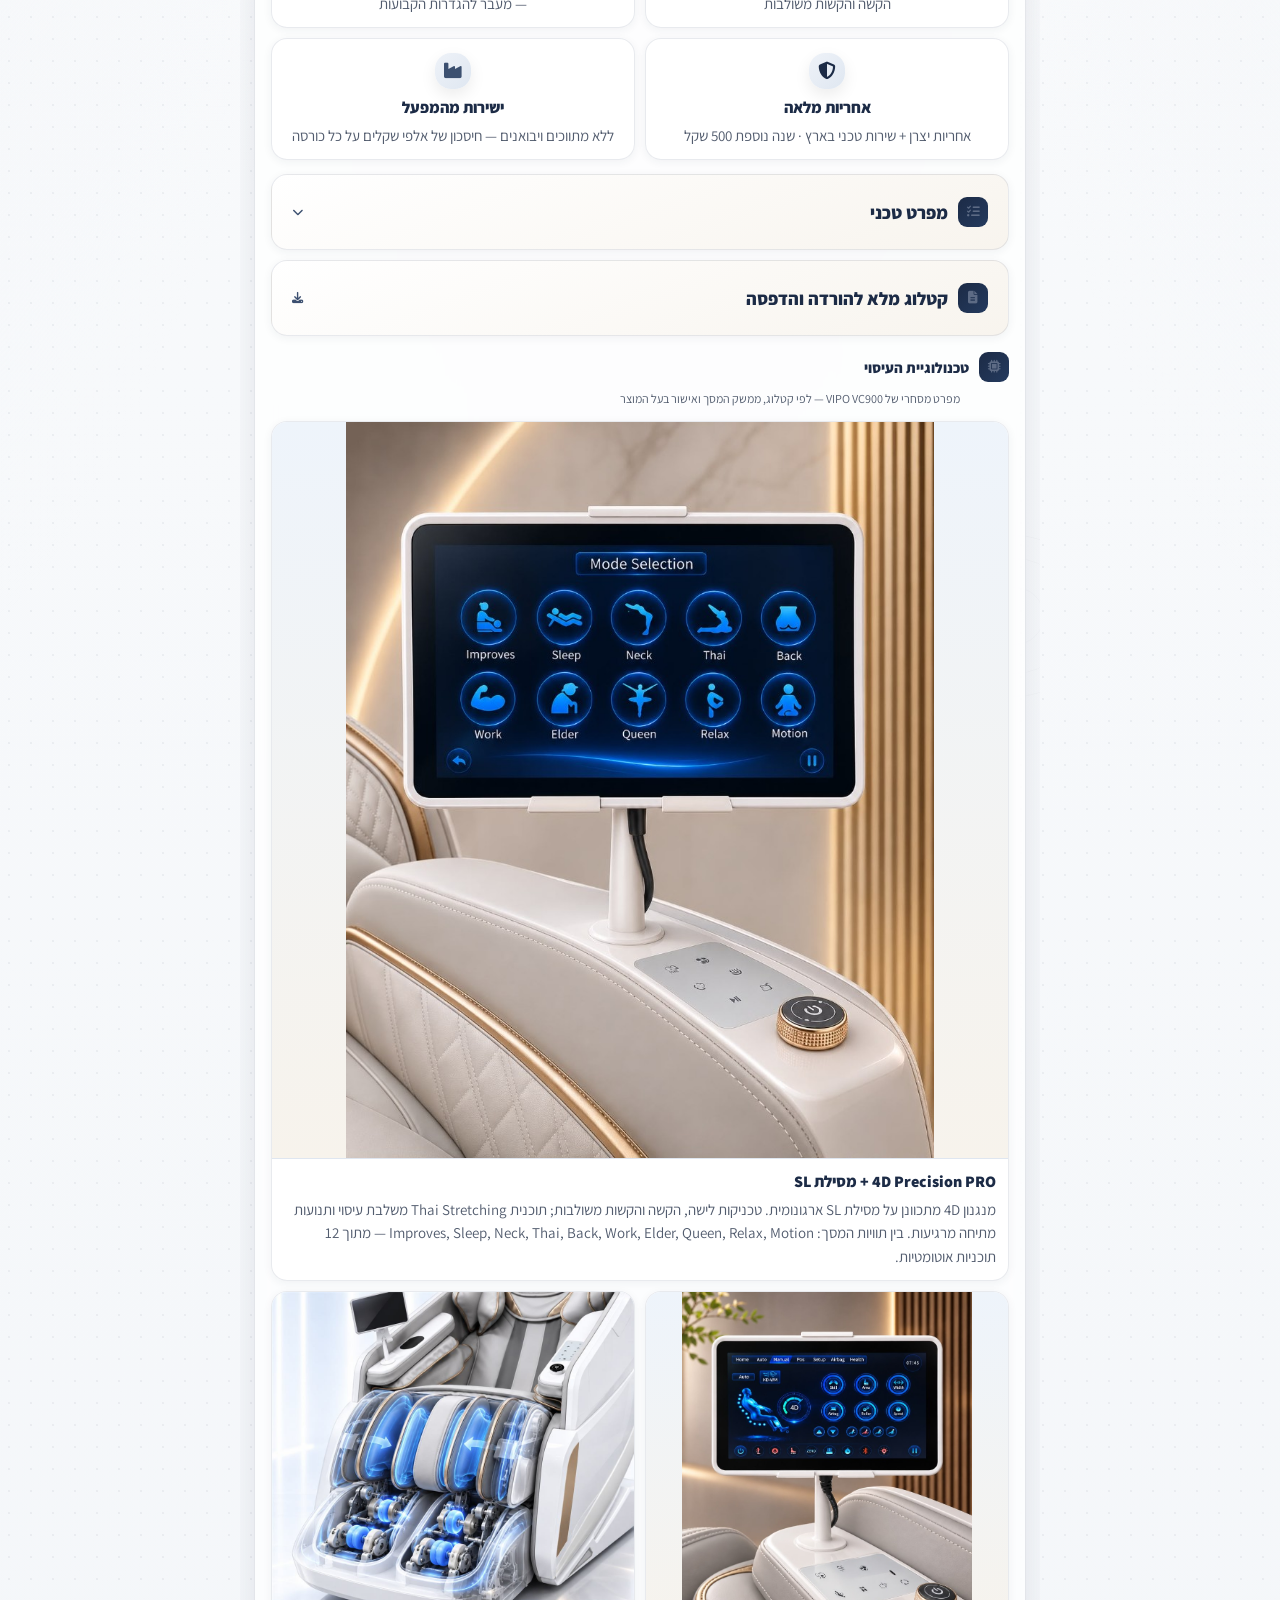
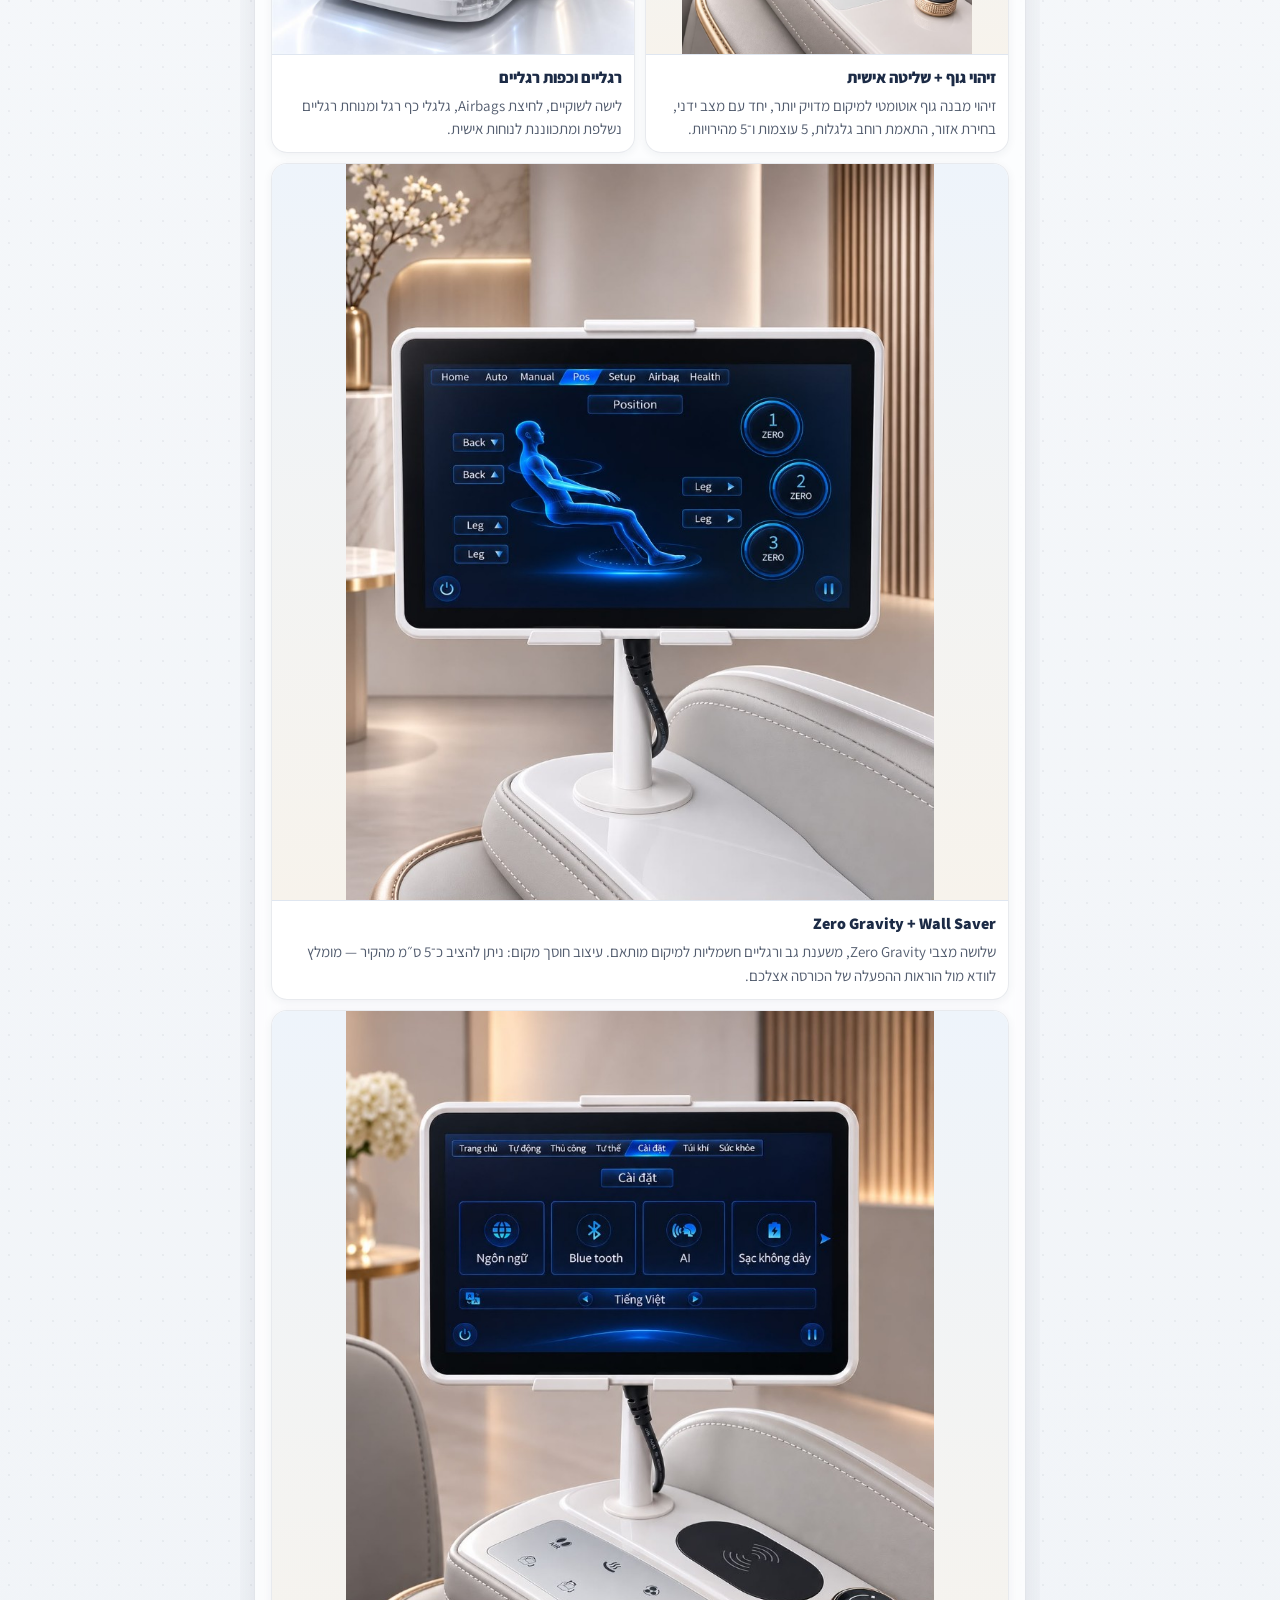
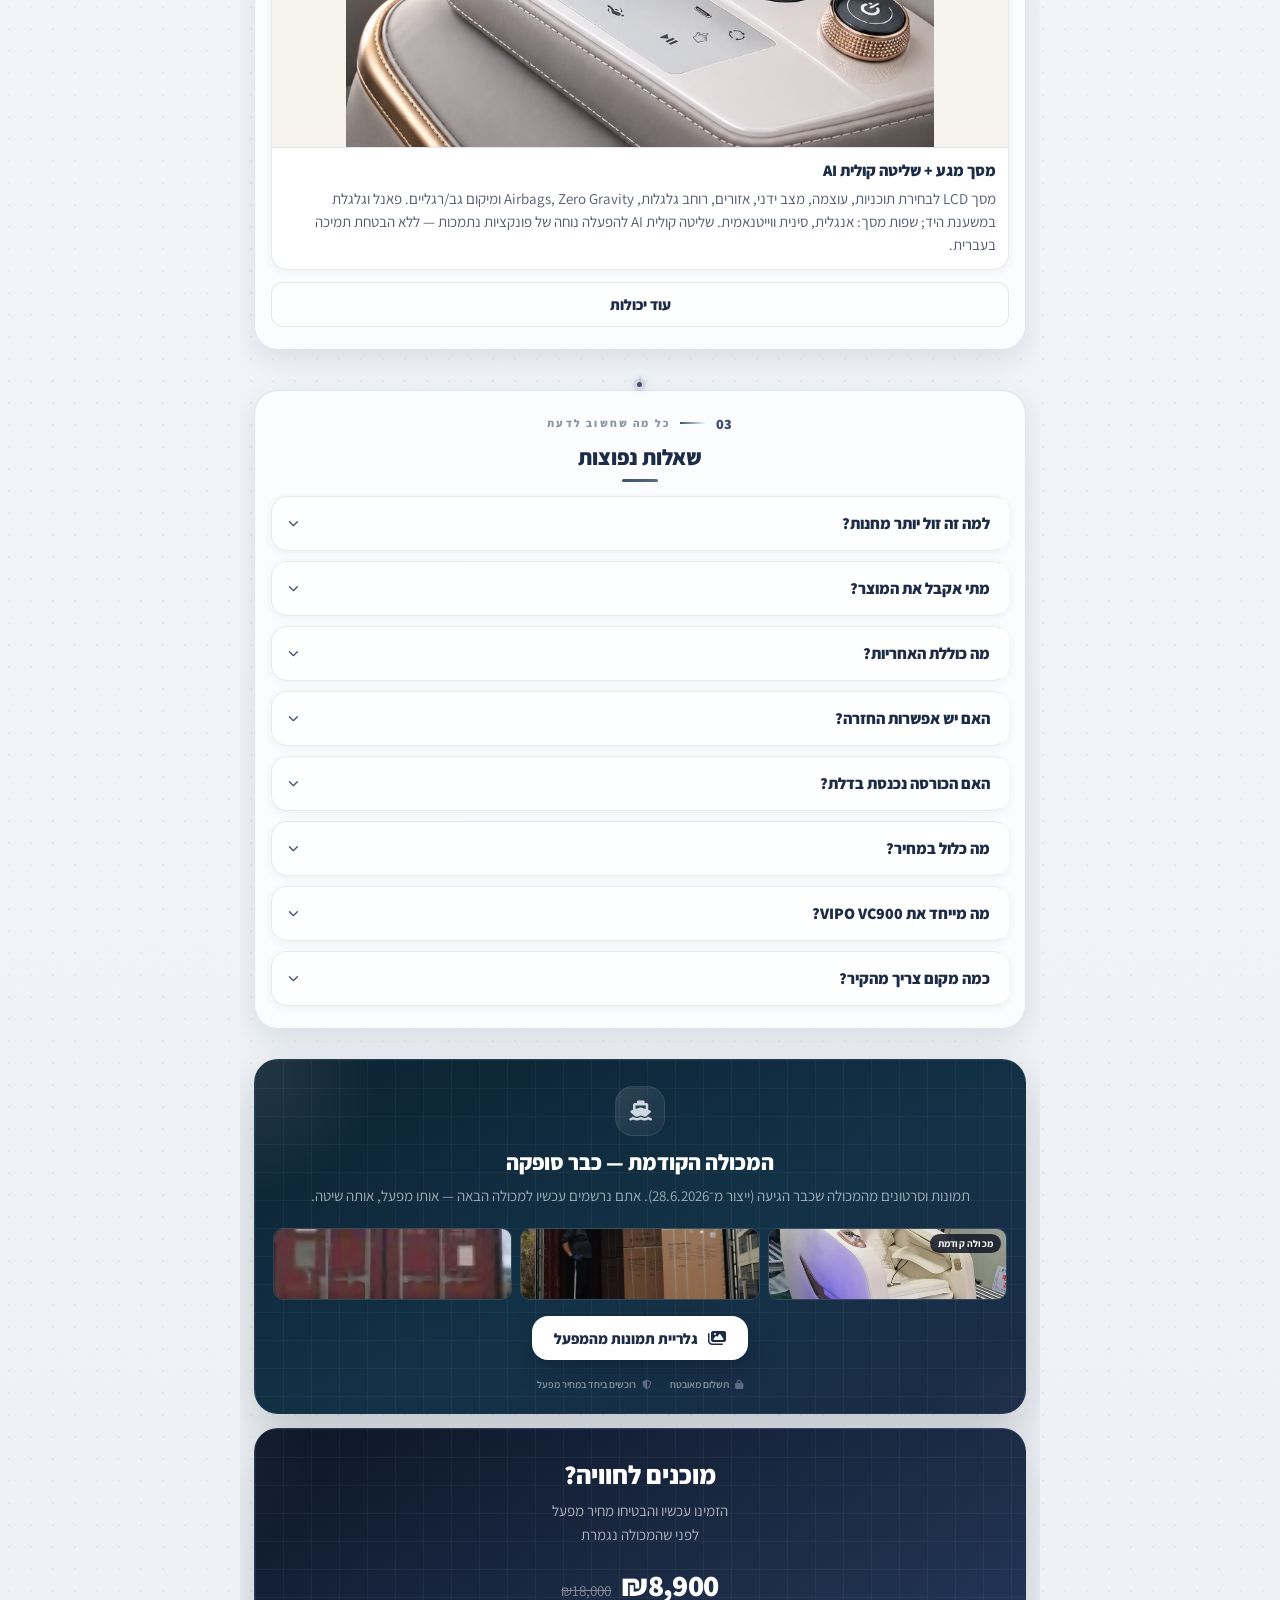
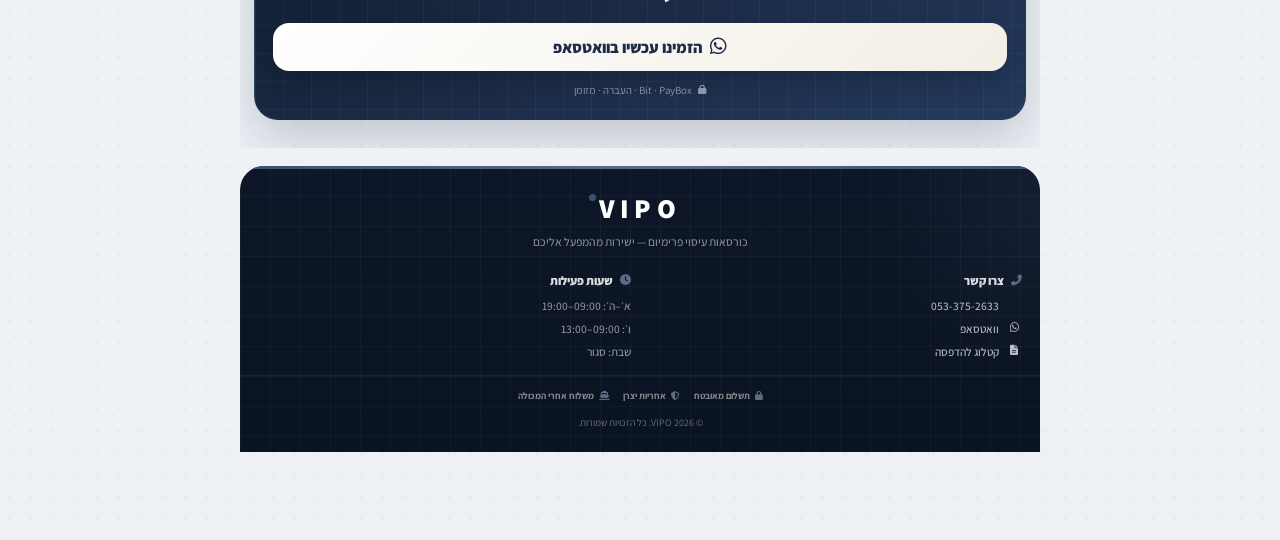
==== commit 2b611a37: "Add printable VIPO VC900 customer catalog link." ====
--- a/index.html
+++ b/index.html
@@ -216,6 +216,9 @@
                     </table>
                 </details>
 
+                <a class="s3-specs-card s3-catalog-link" href="catalog.html" target="_blank" rel="noopener">
+                    <span class="s3-specs-title"><i class="fas fa-file-lines"></i> קטלוג מלא להורדה והדפסה</span>
+                </a>
                 <div class="s3-tech reveal">
                     <h3 class="s3-tech-title"><i class="fas fa-microchip"></i> טכנולוגיית העיסוי</h3>
                     <p class="s3-tech-lead">מפרט מסחרי של VIPO VC900 — לפי קטלוג, ממשק המסך ואישור בעל המוצר</p>
@@ -432,7 +435,8 @@
                     <h4 class="vp-ft-col-title"><i class="fas fa-phone-alt"></i> צרו קשר</h4>
                     <ul class="vp-ft-list">
                         <li><a href="tel:+972533752633"><i class="fas fa-mobile-alt"></i> 053-375-2633</a></li>
-                        <li><a href="https://wa.me/972533752633" target="_blank" rel="noopener"><i class="fab fa-whatsapp"></i> וואטסאפ</a></li>
+                        <li><a href="https://wa.me/972533752633" target="_blank" rel="noopener"><i class="fab fa-whatsapp"></i> וואטסאפ</a></li>
+                        <li><a href="catalog.html" target="_blank" rel="noopener"><i class="fas fa-file-lines"></i> קטלוג להדפסה</a></li>
                     </ul>
                 </div>
                 <div class="vp-ft-col">
--- a/assets/css/hero-lab-site.css
+++ b/assets/css/hero-lab-site.css
@@ -0,0 +1,916 @@
+/* Hero Lab ↔ site integration (buyers, reviews, order form, video) */
+
+button.vp-cta,
+button.s7-cta,
+button.vp-sticky-btn {
+    border: none;
+    cursor: pointer;
+    font-family: inherit;
+    text-decoration: none;
+    display: inline-flex;
+    align-items: center;
+    justify-content: center;
+    gap: 8px;
+}
+
+button.join-group-btn.is-sold-out {
+    opacity: 0.55;
+    pointer-events: none;
+}
+
+.vp-header .logo-btn {
+    text-decoration: none;
+}
+
+/* Header brand lockup — LTR wordmark, centered in RTL header */
+.vp-logo {
+    flex-direction: column;
+    align-items: center;
+    justify-content: center;
+    gap: 0;
+    direction: ltr;
+    line-height: 1;
+    min-width: 88px;
+    padding: 2px 4px;
+    transition: opacity 0.18s ease, transform 0.18s ease;
+}
+
+.vp-logo:hover {
+    opacity: 0.88;
+    transform: translateY(-1px);
+}
+
+.vp-logo-word {
+    font-family: var(--display);
+    font-weight: 900;
+    font-size: 1.02rem;
+    letter-spacing: 0.2em;
+    color: var(--navy);
+    text-indent: 0.2em;
+    text-transform: uppercase;
+}
+
+.vp-logo-rule {
+    display: block;
+    width: 22px;
+    height: 2px;
+    margin: 5px auto 4px;
+    border-radius: 999px;
+    background: linear-gradient(90deg, transparent, var(--accent) 35%, var(--accent) 65%, transparent);
+}
+
+.vp-logo-tag {
+    font-size: 0.54rem;
+    font-weight: 700;
+    letter-spacing: 0.38em;
+    color: var(--accent-2);
+    text-indent: 0.38em;
+    opacity: 0.95;
+    text-transform: uppercase;
+}
+
+/* ── Base size stays 16px so rem sizes match across the page ── */
+html {
+    font-size: 16px;
+    -webkit-text-size-adjust: 100%;
+    text-size-adjust: 100%;
+}
+
+/* iOS Safari zooms focused inputs below 16px — keep form fields at 16px */
+input,
+select,
+textarea {
+    font-size: 16px;
+}
+
+body {
+    padding-bottom: 88px;
+}
+
+.vp-header {
+    font-size: 16px;
+}
+
+.vp-header .vp-icon-btn {
+    width: 42px;
+    height: 42px;
+    font-size: 19px;
+}
+
+.vp-header .vp-logo-word {
+    font-size: 1rem;
+}
+
+.vp-header .vp-logo-tag {
+    font-size: 0.6875rem;
+}
+
+.vp-header .vp-logo-rule {
+    width: 22px;
+    height: 2px;
+    margin: 5px auto 4px;
+}
+
+main .vp-stage {
+    aspect-ratio: 4 / 3;
+    max-height: 42vh;
+}
+
+/* Smooth crossfade — no scale flicker */
+.vp-stage-media {
+    position: absolute;
+    inset: 0;
+    overflow: hidden;
+    background: var(--cream);
+}
+
+.vp-stage-media .vp-slide {
+    position: absolute;
+    inset: 0;
+    width: 100%;
+    height: 100%;
+    object-fit: contain;
+    opacity: 0;
+    transform: none !important;
+    transition: opacity 0.65s ease-in-out;
+    will-change: opacity;
+    backface-visibility: hidden;
+    -webkit-backface-visibility: hidden;
+}
+
+.vp-stage-media .vp-slide.is-active {
+    opacity: 1;
+    z-index: 1;
+}
+
+.vp-stage img.vp-out {
+    opacity: 0;
+    transform: none !important;
+}
+
+main .vp-copy {
+    padding: 14px 16px 10px;
+}
+
+main .vp-title span {
+    margin-top: 4px;
+}
+
+main .vp-trust li {
+    padding: 10px 4px;
+}
+
+main .s2-bg {
+    padding: 8px 14px 20px;
+}
+
+main .vp-deal-stack {
+    margin-top: 4px;
+}
+
+main .vp-deal-stack .s2-card {
+    padding: 12px 14px 14px;
+}
+
+main .s2-card {
+    padding: 14px;
+}
+
+main .s2-t span {
+    font-size: var(--fs-xl);
+}
+
+main .s2-t {
+    min-width: 52px;
+    padding: 8px 0 5px;
+}
+
+main .s2-stat-num {
+    font-size: var(--fs-xl);
+}
+
+main .s3,
+main .s5,
+main .s6 {
+    padding: 20px 14px;
+}
+
+main .s4 {
+    padding: 24px 14px 28px;
+    margin: 6px 0;
+}
+
+main .s4-title {
+    margin-bottom: 6px;
+}
+
+main .s4-rating-row {
+    margin-bottom: 10px;
+}
+
+main .s4-avg {
+    font-size: var(--fs-lg);
+}
+
+main .s4-badge span.s4-badge-txt {
+    display: none;
+}
+
+main .s4-card {
+    padding: 10px 11px;
+}
+
+main .s4-card-top {
+    margin-bottom: 5px;
+}
+
+main .sec-card {
+    padding: 22px 16px;
+}
+
+main .sec-card-title {
+    margin-bottom: 14px;
+}
+
+main .sec-card-title::after {
+    width: 36px;
+    margin-top: 8px;
+}
+
+main .s3-grid {
+    gap: 10px;
+    margin-bottom: 14px;
+}
+
+main .s3-ben {
+    padding: 14px 12px 12px;
+}
+
+main .s3-ben-icon {
+    width: 36px;
+    height: 36px;
+    font-size: 1.1rem;
+    margin-bottom: 8px;
+}
+
+main .s3-tech {
+    margin-top: 16px;
+}
+
+main .s3-tech-lead {
+    margin-bottom: 12px;
+}
+
+main .s3-tech-grid {
+    gap: 10px;
+}
+
+main .s3-tech-body {
+    padding: 12px;
+}
+
+main .s3-feats {
+    margin-top: 14px;
+    padding: 16px 12px;
+}
+
+main .s3-feats-title {
+    font-size: var(--fs-lg);
+    margin-bottom: 12px;
+}
+
+main .s3-feats-groups {
+    gap: 8px;
+}
+
+main .s3-feats-group-title {
+    font-size: var(--fs-sm);
+}
+
+main .s3-feats-list li {
+    font-size: var(--fs-sm);
+    padding: 5px 0;
+}
+
+main .s3-dims {
+    margin-top: 14px;
+    padding: 14px 12px;
+}
+
+main .s8 {
+    padding: 0 14px;
+    margin: 10px 0;
+}
+
+main .s8-inner {
+    padding: 26px 18px 22px;
+}
+
+main .s8-icon {
+    width: 50px;
+    height: 50px;
+    font-size: 1.25rem;
+    margin-bottom: 12px;
+}
+
+main .s8-title {
+    font-size: var(--fs-xl);
+}
+
+main .s8-btn {
+    min-height: 44px;
+    padding: 0 22px;
+    font-size: var(--fs-sm);
+}
+
+main .s7 {
+    padding: 4px 14px 28px;
+}
+
+main .s7-inner {
+    padding: 28px 18px 22px;
+}
+
+main .s7-cta {
+    min-height: 48px;
+    font-size: var(--fs-md);
+}
+
+main .vp-eyebrow {
+    margin-bottom: 10px;
+}
+
+main > section + section::before {
+    height: 10px;
+}
+
+main > section + section::after {
+    top: 12px;
+    width: 5px;
+    height: 5px;
+}
+
+main .vp-orb {
+    opacity: 0.45;
+    transform: scale(0.85);
+}
+
+.s-buyers {
+    padding: 0 14px 18px;
+}
+
+.s-buyers-card {
+    padding: 14px;
+}
+
+.s-buyers-head h3 {
+    font-size: 0.95rem;
+}
+
+.lp-buyer-row {
+    padding: 8px 0;
+    font-size: 0.78rem;
+}
+
+.s2-film {
+    margin-top: 10px;
+    border-radius: 16px;
+    overflow: hidden;
+    position: relative;
+    width: 100%;
+    background: #0e1729;
+    box-shadow: 0 12px 32px rgba(28, 43, 70, 0.12);
+}
+
+.s2-film-stage {
+    position: relative;
+    width: 100%;
+    height: 210px;
+    background: #0e1729;
+}
+
+.s2-film-img {
+    position: absolute;
+    inset: 0;
+    width: 100%;
+    height: 100%;
+    object-fit: contain;
+    opacity: 0;
+    transition: opacity 0.4s ease;
+}
+
+.s2-film-img.is-on {
+    opacity: 1;
+}
+
+.s2-film-cap {
+    padding: 10px 14px 12px;
+    background: #0e1729;
+    color: #f4f6f9;
+    text-align: center;
+}
+
+.s2-film-cap span,
+.s2-film-cap strong {
+    display: block;
+}
+
+.s2-film-cap #filmKicker {
+    font-size: 0.72rem;
+    font-weight: 700;
+    color: #aeb8c9;
+    margin-bottom: 2px;
+}
+
+.s2-film-cap #filmTitle {
+    font-size: 1.05rem;
+    font-weight: 800;
+    line-height: 1.25;
+}
+
+.s2-film-cap #filmSub {
+    margin-top: 3px;
+    font-size: 0.8rem;
+    color: #d5dbe4;
+}
+
+.s2-film-play {
+    position: absolute;
+    top: 0;
+    left: 0;
+    right: 0;
+    height: 210px;
+    border: none;
+    background: rgba(14, 23, 41, 0.42);
+    color: #fff;
+    cursor: pointer;
+    display: flex;
+    flex-direction: column;
+    align-items: center;
+    justify-content: center;
+    gap: 8px;
+    font-size: 0.88rem;
+    font-weight: 800;
+    z-index: 2;
+}
+
+.s2-film-play i {
+    width: 52px;
+    height: 52px;
+    border-radius: 50%;
+    background: #fff;
+    color: #1c2b46;
+    display: flex;
+    align-items: center;
+    justify-content: center;
+}
+
+.s2-film-play[hidden] {
+    display: none;
+}
+
+.s2-film-ctrl {
+    position: absolute;
+    top: 166px;
+    left: 12px;
+    right: 12px;
+    display: flex;
+    align-items: center;
+    gap: 10px;
+    z-index: 3;
+}
+
+.s2-film-ctrl[hidden] {
+    display: none;
+}
+
+.s2-film-pause {
+    width: 32px;
+    height: 32px;
+    border: none;
+    border-radius: 50%;
+    background: rgba(255, 255, 255, 0.92);
+    color: #1c2b46;
+    cursor: pointer;
+}
+
+.s2-film-track {
+    flex: 1;
+    height: 4px;
+    border-radius: 99px;
+    background: rgba(255, 255, 255, 0.25);
+    overflow: hidden;
+}
+
+.s2-film-track i {
+    display: block;
+    height: 100%;
+    width: 0;
+    background: #fff;
+    transition: width 0.35s linear;
+}
+
+@media (min-width: 768px) {
+    .s2-film-stage,
+    .s2-film-play {
+        height: 280px;
+    }
+    .s2-film-ctrl {
+        top: 236px;
+    }
+}
+
+.vp-footer .vp-ft-top {
+    padding: 24px 18px 16px;
+}
+
+.vp-footer .vp-ft-bottom {
+    padding: 14px 18px 18px;
+}
+
+.vp-sticky {
+    padding: 14px 16px calc(14px + env(safe-area-inset-bottom));
+}
+
+.vp-sticky-inner {
+    gap: 12px;
+    align-items: stretch;
+}
+
+.vp-sticky-price {
+    flex: 0 0 auto;
+    justify-content: center;
+    min-width: 96px;
+    padding-inline-end: 4px;
+}
+
+.vp-sticky-now {
+    font-size: 1.55rem;
+}
+
+.vp-sticky-was {
+    font-size: 0.82rem;
+    margin-top: 2px;
+}
+
+.vp-sticky-btn {
+    flex: 1;
+    min-height: 56px;
+    font-size: 1.05rem;
+    font-weight: 800;
+    gap: 10px;
+    border-radius: 14px;
+}
+
+.vp-sticky-btn i {
+    font-size: 1.2rem;
+}
+
+.vp-sticky-btn .btn-text {
+    letter-spacing: 0.01em;
+}
+
+.s2-timer {
+    flex-wrap: wrap;
+    row-gap: 8px;
+}
+
+.s2-t span {
+    font-size: 1.25rem;
+}
+
+@media (min-width: 768px) {
+    html, body { max-width: 720px; }
+}
+
+@media (min-width: 1100px) {
+    html, body { max-width: 800px; }
+}
+
+main .s2-vid-thumb {
+    width: 100%;
+    height: 112px;
+    max-height: 112px;
+    aspect-ratio: auto;
+    padding: 0;
+    border: none;
+    cursor: pointer;
+    background: #0e1729;
+}
+
+main .s2-vid-overlay {
+    pointer-events: none;
+}
+
+.s2-vid-modal {
+    position: fixed;
+    inset: 0;
+    z-index: 520;
+    background: rgba(8, 13, 22, 0.78);
+    display: none;
+    align-items: center;
+    justify-content: center;
+    padding: 18px;
+}
+
+.s2-vid-modal.is-open {
+    display: flex !important;
+}
+
+.s2-vid-modal video {
+    width: min(920px, 100%);
+    max-height: 50vh;
+    background: #0e1729;
+    border-radius: 14px;
+}
+
+.s2-video-wrap {
+    margin-top: 10px;
+    border-radius: 16px;
+    overflow: hidden;
+    position: relative;
+    background: var(--navy);
+    box-shadow: 0 12px 32px rgba(28, 43, 70, 0.12);
+    max-height: 180px;
+}
+
+.s2-video-wrap video {
+    width: 100%;
+    height: 180px;
+    max-height: 28vh;
+    display: block;
+    object-fit: cover;
+}
+
+.s2-video-play {
+    position: absolute;
+    inset: 0;
+    border: none;
+    background: rgba(28, 43, 70, 0.38);
+    color: #fff;
+    cursor: pointer;
+    display: flex;
+    flex-direction: column;
+    align-items: center;
+    justify-content: center;
+    gap: 8px;
+    font-size: 0.82rem;
+    font-weight: 800;
+}
+
+.s2-video-play i {
+    width: 48px;
+    height: 48px;
+    border-radius: 50%;
+    background: rgba(255, 255, 255, 0.94);
+    color: var(--navy);
+    display: flex;
+    align-items: center;
+    justify-content: center;
+    font-size: 1rem;
+}
+
+.s2-video-wrap.is-playing .s2-video-play,
+.s2-video-wrap.is-full .s2-video-play {
+    display: none;
+}
+
+.s2-video-switch {
+    position: absolute;
+    left: 50%;
+    bottom: 10px;
+    transform: translateX(-50%);
+    border: none;
+    border-radius: 999px;
+    padding: 7px 12px;
+    background: rgba(255, 255, 255, 0.92);
+    color: var(--navy);
+    font-size: 0.74rem;
+    font-weight: 700;
+    cursor: pointer;
+    display: inline-flex;
+    align-items: center;
+    gap: 6px;
+    box-shadow: 0 4px 16px rgba(0, 0, 0, 0.15);
+}
+
+.s2-video-wrap.is-idle .s2-video-switch,
+.s2-video-wrap.is-full .s2-video-switch {
+    display: none;
+}
+
+@media (min-width: 768px) {
+    .s2-video-wrap,
+    .s2-video-wrap video {
+        max-height: 220px;
+        height: 220px;
+    }
+}
+
+/* Buyers list */
+.s-buyers {
+    padding: 0 18px 28px;
+    max-width: var(--max);
+    margin: 0 auto;
+}
+
+.s-buyers-card {
+    background: rgba(255, 255, 255, 0.72);
+    border: 1px solid var(--line);
+    border-radius: 18px;
+    padding: 18px 16px;
+    backdrop-filter: blur(8px);
+}
+
+.s-buyers-head h3 {
+    font-family: var(--display);
+    font-size: 1.05rem;
+    font-weight: 800;
+    color: var(--navy);
+    margin: 0 0 4px;
+}
+
+.s-buyers-head p {
+    margin: 0 0 12px;
+    font-size: 0.78rem;
+    color: var(--ink-3);
+}
+
+.lp-buyers-list {
+    list-style: none;
+    margin: 0;
+    padding: 0;
+}
+
+.lp-buyer-row {
+    display: grid;
+    grid-template-columns: 52px 1fr 64px 72px;
+    gap: 8px;
+    align-items: center;
+    padding: 10px 0;
+    border-bottom: 1px solid var(--line);
+    font-size: 0.82rem;
+}
+
+.lp-buyer-row:last-child {
+    border-bottom: none;
+}
+
+.lp-buyer-num {
+    font-weight: 700;
+    color: var(--accent-2);
+}
+
+.lp-buyer-name {
+    font-weight: 600;
+    color: var(--ink);
+}
+
+.lp-buyer-color {
+    font-size: 0.75rem;
+    padding: 3px 8px;
+    border-radius: 999px;
+    text-align: center;
+    background: var(--bg-alt);
+    color: var(--ink-2);
+}
+
+.lp-buyers-note {
+    margin: 10px 0 0;
+    font-size: 0.72rem;
+    color: var(--ink-3);
+    text-align: center;
+}
+
+.lp-buyers-list.is-collapsed {
+    position: relative;
+}
+
+.lp-buyers-list.is-collapsed::after {
+    content: '';
+    position: absolute;
+    left: 0;
+    right: 0;
+    bottom: 0;
+    height: 28px;
+    background: linear-gradient(to bottom, transparent, rgba(255, 255, 255, 0.95));
+    pointer-events: none;
+}
+
+.lp-buyers-toggle {
+    display: block;
+    width: 100%;
+    margin-top: 10px;
+    padding: 10px 14px;
+    border: 1px solid var(--line);
+    border-radius: 12px;
+    background: var(--bg-alt);
+    color: var(--navy);
+    font-size: 0.82rem;
+    font-weight: 700;
+    cursor: pointer;
+    font-family: inherit;
+}
+
+.lp-buyers-toggle:hover {
+    background: #eef1f5;
+}
+
+.lp-buyer-color.is-cream { background: #f5f0e8; color: #6b5c45; }
+.lp-buyer-color.is-gray { background: #ececec; color: #4a4a4d; }
+.lp-buyer-color.is-navy { background: #e8eef6; color: #1e3a5f; }
+.lp-buyer-color.is-black { background: #e8e8ea; color: #1c1c1e; }
+.lp-buyer-color.is-brown { background: #f5ebe0; color: #7c4a1e; }
+.lp-buyer-color.is-beige { background: #f3efe6; color: #6b5c45; }
+.lp-buyer-color.is-blue { background: #e8eef6; color: #1c4a7a; }
+.lp-buyer-color.is-neutral { background: var(--bg-alt); color: var(--ink-2); }
+
+/* Dynamic reviews in s4 */
+.s4-list .lp-review-card {
+    background: rgba(255, 255, 255, 0.06);
+    border: 1px solid rgba(255, 255, 255, 0.1);
+    border-radius: 12px;
+    padding: 0;
+    margin-bottom: 0;
+}
+
+.s4-list .lp-review-stars {
+    color: #cfd7e4;
+    font-size: 0.52rem;
+    margin-bottom: 0;
+}
+
+.s4-list .lp-review-star-off {
+    opacity: 0.35;
+}
+
+.s4-list .lp-review-text {
+    margin: 0;
+    font-size: 0.72rem;
+    line-height: 1.45;
+    color: rgba(255, 255, 255, 0.82);
+    display: -webkit-box;
+    -webkit-line-clamp: 3;
+    -webkit-box-orient: vertical;
+    overflow: hidden;
+}
+
+.s4-list .lp-review-author {
+    font-size: 0.72rem;
+    font-weight: 700;
+    color: rgba(255, 255, 255, 0.65);
+}
+
+.s4-review-cta {
+    position: relative;
+    z-index: 3;
+    text-align: center;
+    margin: 10px 0 4px;
+    padding-bottom: 0;
+}
+
+.s4-review-cta a {
+    display: inline-flex;
+    align-items: center;
+    justify-content: center;
+    gap: 6px;
+    min-height: 36px;
+    padding: 7px 16px;
+    border-radius: 999px;
+    background: rgba(255, 255, 255, 0.1);
+    border: 1px solid rgba(207, 215, 228, 0.45);
+    color: #ffffff;
+    font-size: 0.74rem;
+    font-weight: 700;
+    text-decoration: none;
+    box-shadow: none;
+    backdrop-filter: blur(8px);
+    -webkit-backdrop-filter: blur(8px);
+}
+
+.s4-review-cta a i {
+    color: #e8eef6;
+    font-size: 0.82rem;
+}
+
+.s4-review-cta a:hover {
+    background: rgba(255, 255, 255, 0.22);
+    border-color: #ffffff;
+    transform: translateY(-1px);
+}
+
+/* Overlays above sticky bar */
+#orderOverlay,
+#shareOverlay,
+#adminOverlay {
+    z-index: 10040;
+}
+
+body.order-open .vp-sticky,
+body.share-open .vp-sticky,
+body.admin-open .vp-sticky {
+    transform: translateX(-50%) translateY(120%);
+}
+
+.s3-catalog-link { display: block; margin-top: 10px; text-decoration: none; }
+.s3-catalog-link .s3-specs-title::after { content: '\f019'; }
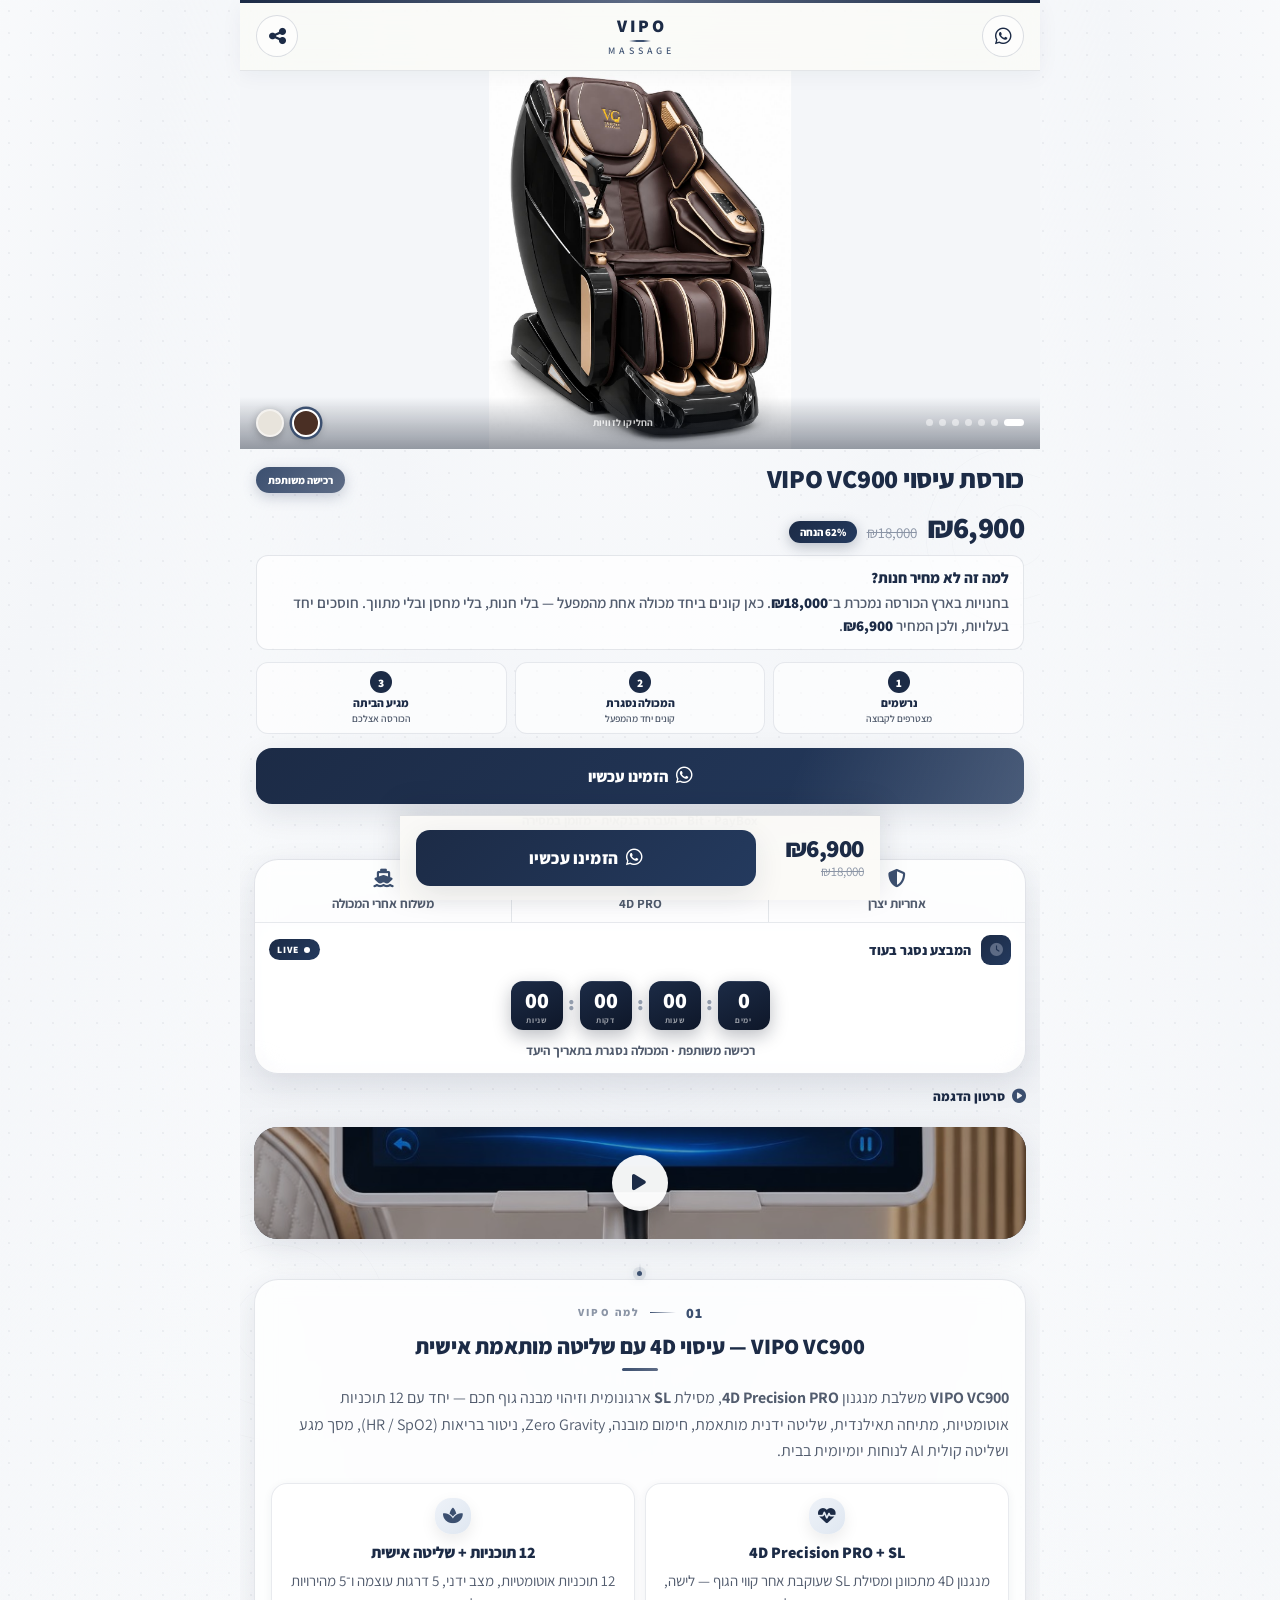
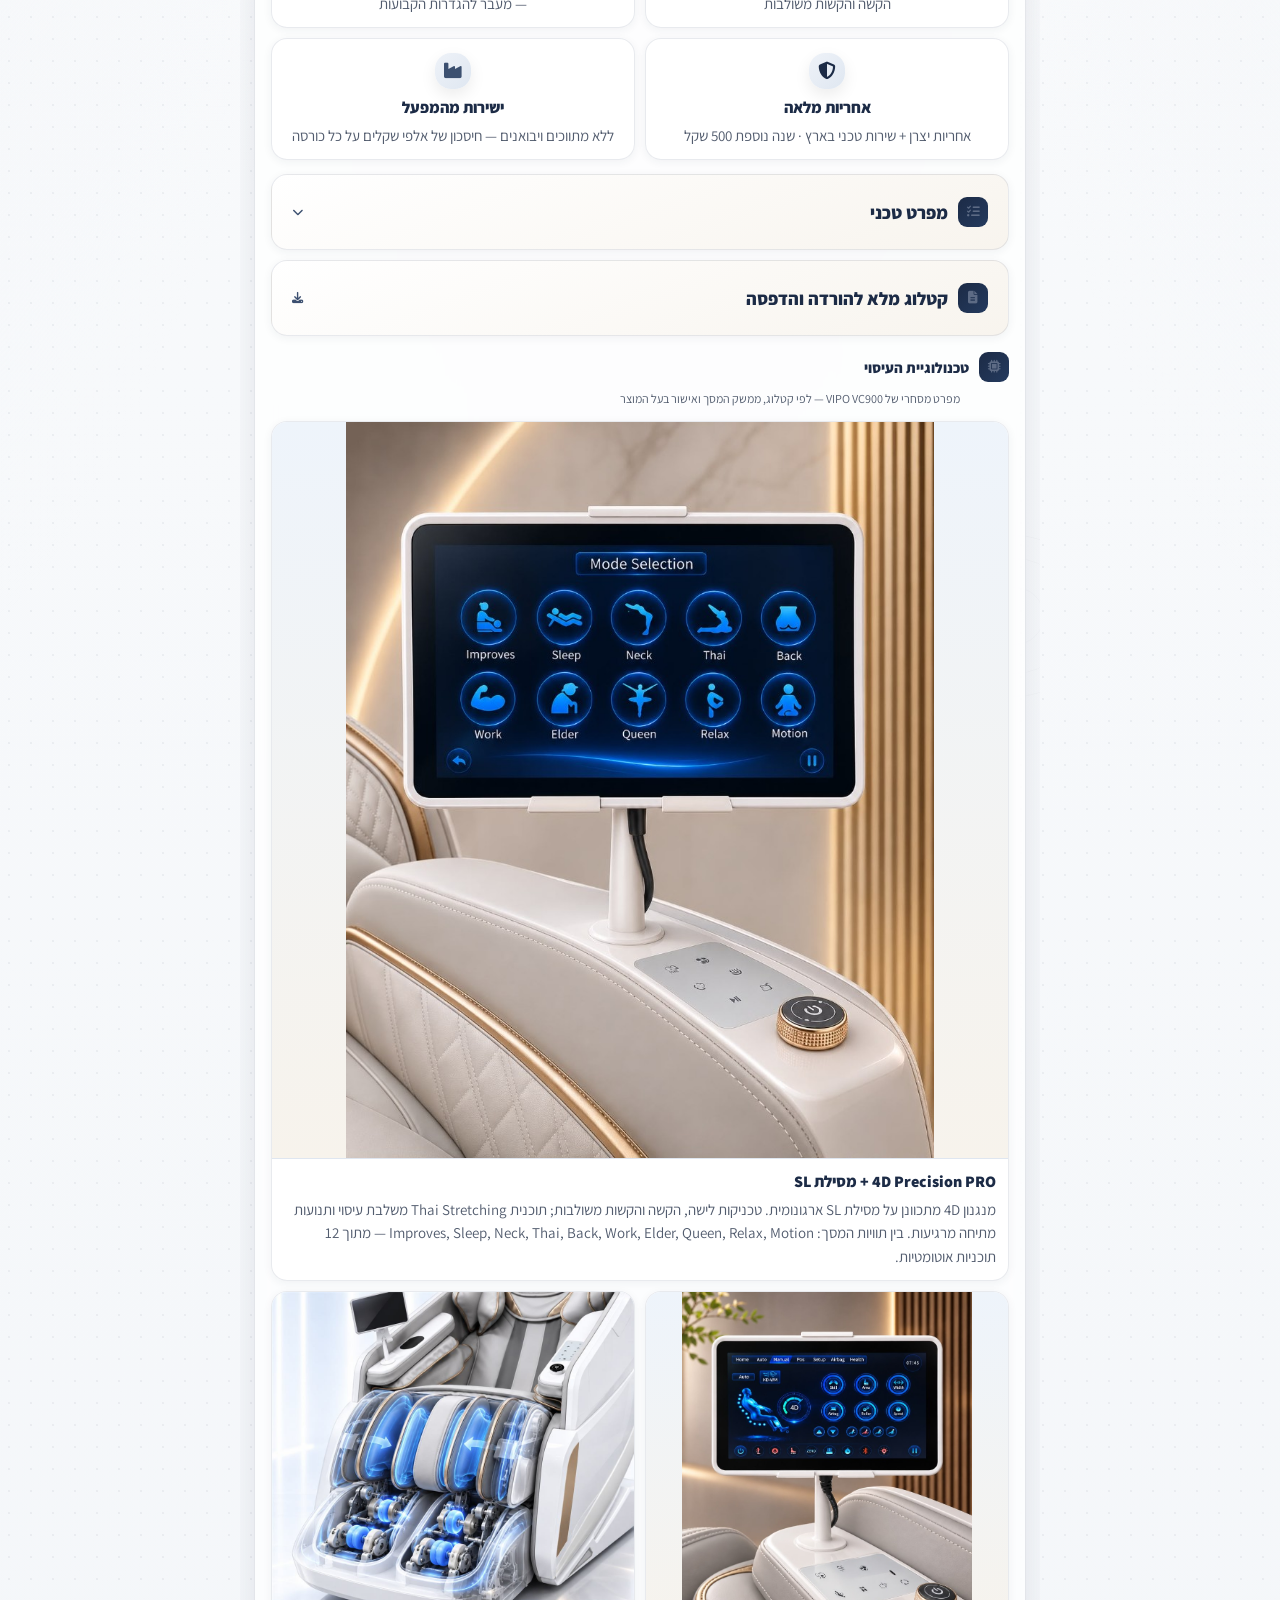
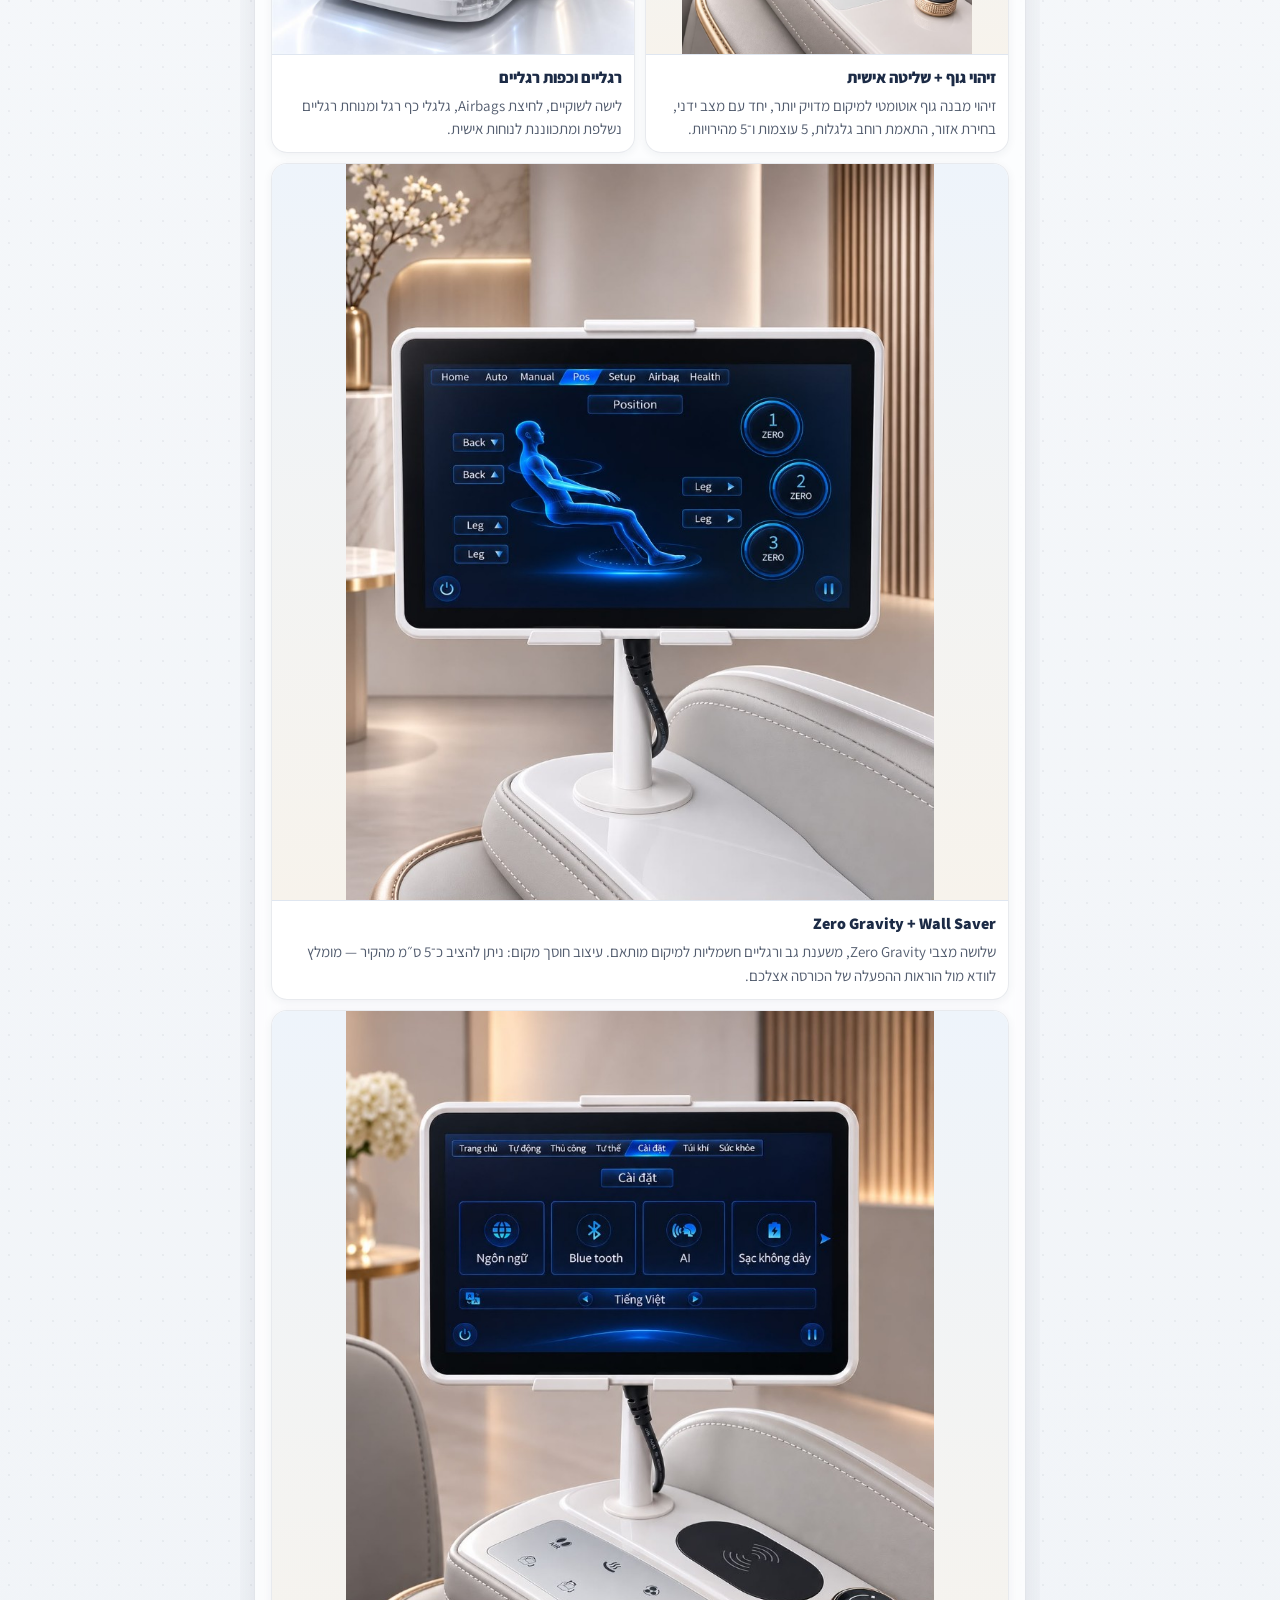
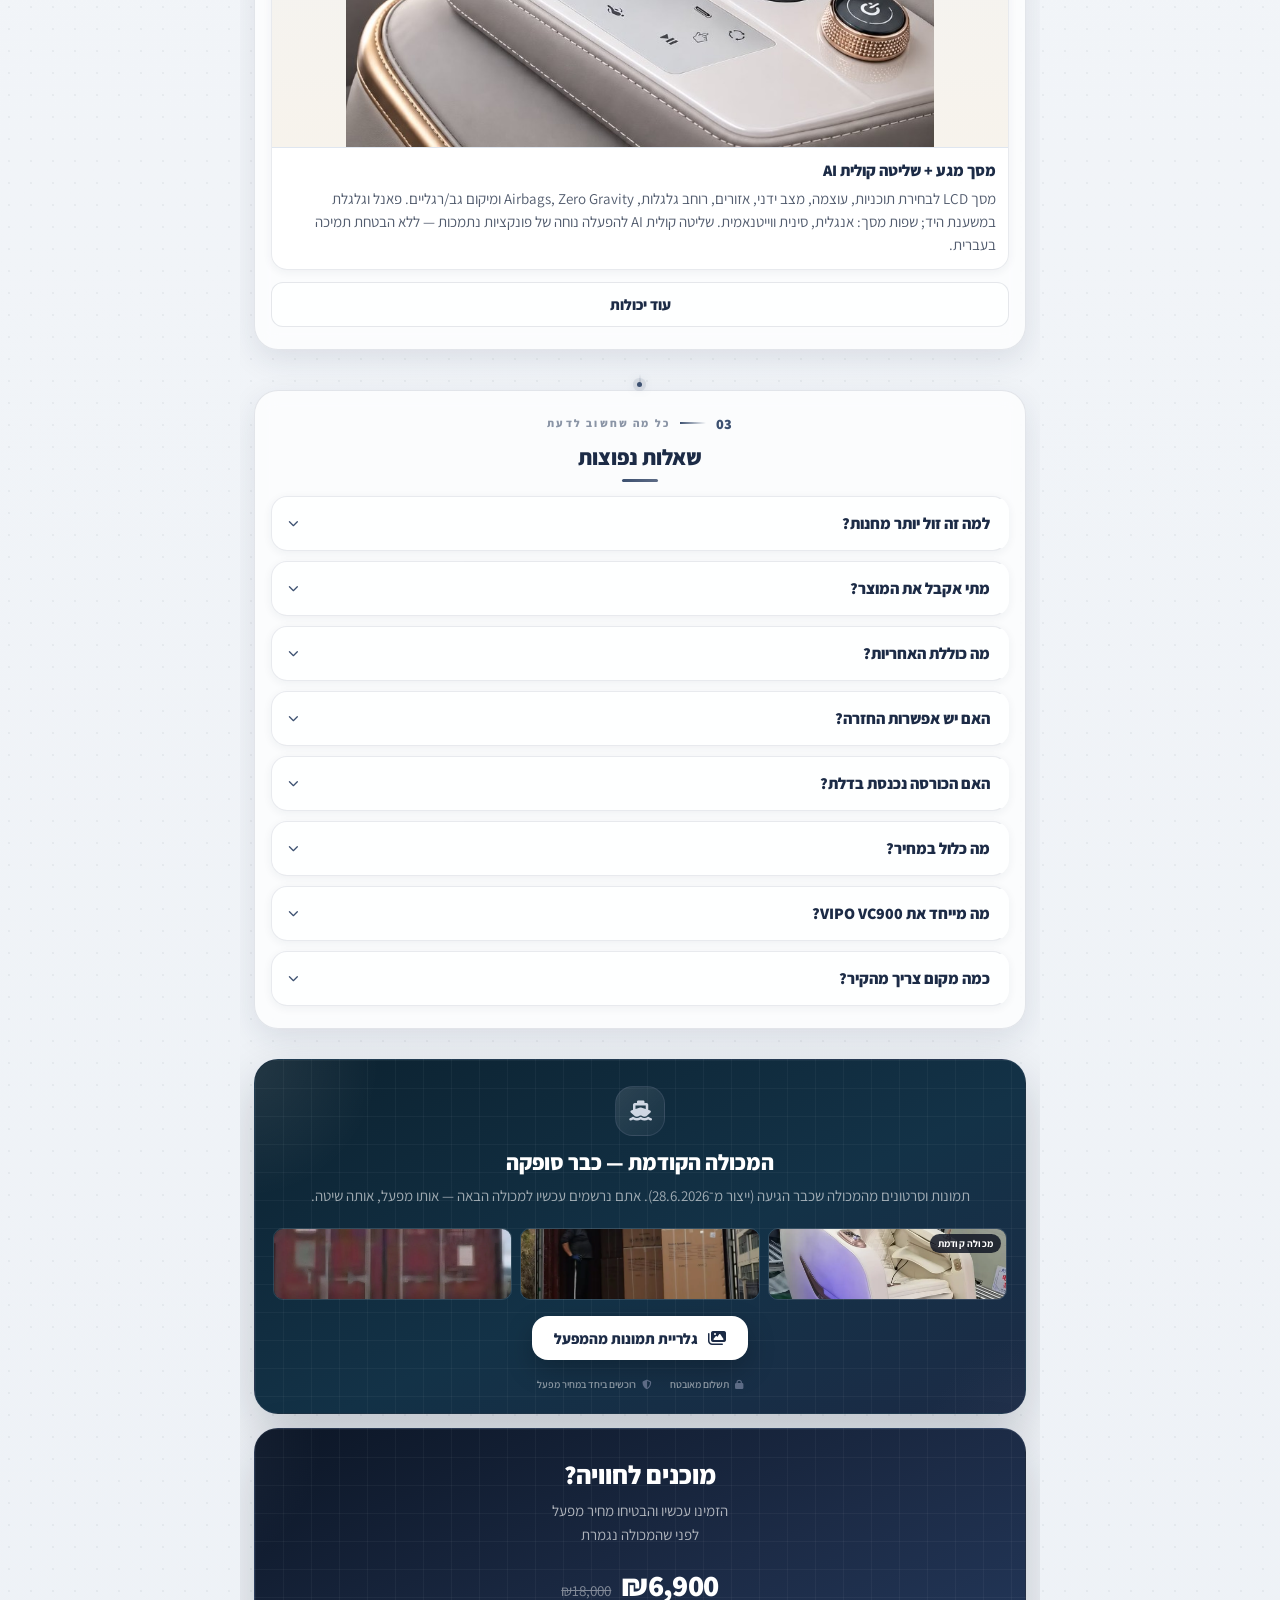
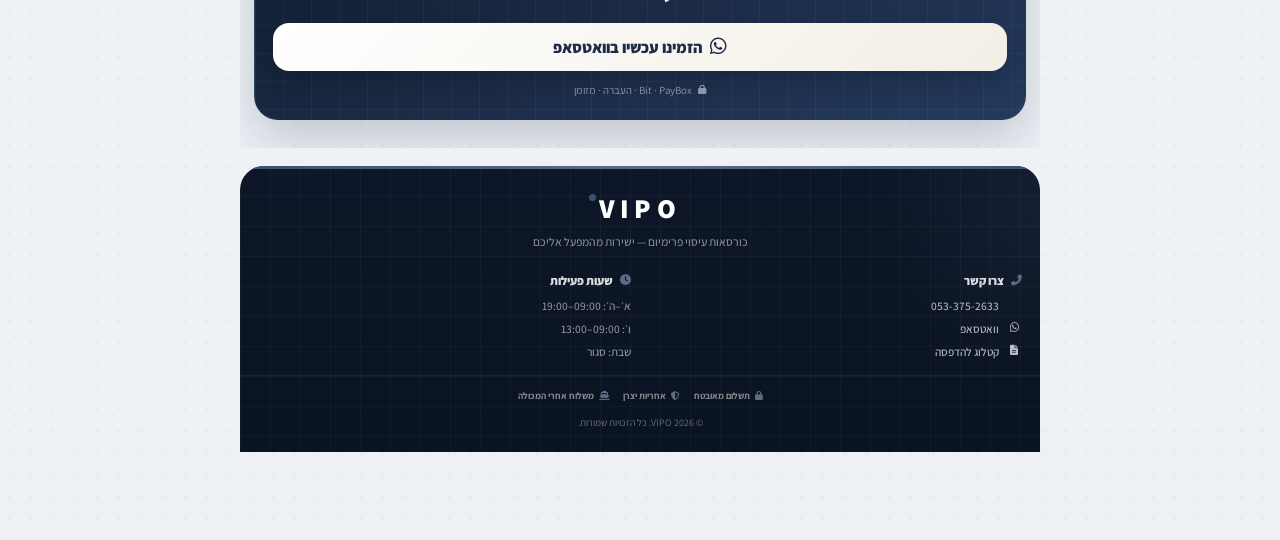
==== commit 203f9474: "Update sale price display to 6900" ====
--- a/index.html
+++ b/index.html
@@ -56,15 +56,15 @@
                     <span class="vp-tag">רכישה משותפת</span>
                 </div>
                 <div class="vp-pricing">
-                    <span class="vp-price-now current-price">₪8,900</span>
+                    <span class="vp-price-now current-price">₪6,900</span>
                     <span class="vp-price-was original-price">₪18,000</span>
                     <span class="vp-badge-save">51% הנחה</span>
                 </div>
                 <div class="vp-why">
                     <p class="vp-why-title">למה זה לא מחיר חנות?</p>
-                    <p>בחנויות בארץ הכורסה נמכרת ב־<strong class="original-price">₪18,000</strong>. כאן קונים ביחד מכולה אחת מהמפעל — בלי חנות, בלי מחסן ובלי מתווך. חוסכים יחד בעלויות, ולכן המחיר <strong class="current-price">₪8,900</strong>.</p>
-                </div>
-                <p class="vp-price-note" hidden>מחיר לאחר הגעת המכולה: <strong>₪8,900</strong></p>
+                    <p>בחנויות בארץ הכורסה נמכרת ב־<strong class="original-price">₪18,000</strong>. כאן קונים ביחד מכולה אחת מהמפעל — בלי חנות, בלי מחסן ובלי מתווך. חוסכים יחד בעלויות, ולכן המחיר <strong class="current-price">₪6,900</strong>.</p>
+                </div>
+                <p class="vp-price-note" hidden>מחיר לאחר הגעת המכולה: <strong>₪6,900</strong></p>
                 <ol class="vp-steps">
                     <li><span>1</span><strong>נרשמים</strong><small>מצטרפים לקבוצה</small></li>
                     <li><span>2</span><strong>המכולה נסגרת</strong><small>קונים יחד מהמפעל</small></li>
@@ -351,7 +351,7 @@
                 <div class="s5-acc">
                     <details class="s5-item">
                         <summary>למה זה זול יותר מחנות?</summary>
-                        <p>נרשמים לקבוצה וקונים יחד מכולה אחת מהמפעל. בלי חנות, בלי מחסן ובלי מתווך — לכן המחיר <strong class="current-price">₪8,900</strong> במקום <strong class="original-price">₪18,000</strong> בחנויות. אחרי סגירת הקבוצה המשלוח יוצא אליכם.</p>
+                        <p>נרשמים לקבוצה וקונים יחד מכולה אחת מהמפעל. בלי חנות, בלי מחסן ובלי מתווך — לכן המחיר <strong class="current-price">₪6,900</strong> במקום <strong class="original-price">₪18,000</strong> בחנויות. אחרי סגירת הקבוצה המשלוח יוצא אליכם.</p>
                     </details>
                     <details class="s5-item">
                         <summary>מתי אקבל את המוצר?</summary>
@@ -371,7 +371,7 @@
                     </details>
                     <details class="s5-item">
                         <summary>מה כלול במחיר?</summary>
-                        <p>הכורסה במחיר <strong class="current-price">₪8,900</strong>, אחריות יצרן לשנה, ומשלוח עד הבית <strong>₪400 עד 40 ק״מ</strong> מבאר יעקב. מעבר לזה <strong>+₪50 לכל 10 ק״מ</strong>.</p>
+                        <p>הכורסה במחיר <strong class="current-price">₪6,900</strong>, אחריות יצרן לשנה, ומשלוח עד הבית <strong>₪400 עד 40 ק״מ</strong> מבאר יעקב. מעבר לזה <strong>+₪50 לכל 10 ק״מ</strong>.</p>
                     </details>
                     <details class="s5-item">
                         <summary>מה מייחד את VIPO VC900?</summary>
@@ -412,7 +412,7 @@
                 <h2 class="s7-title">מוכנים לחוויה?</h2>
                 <p class="s7-sub">הזמינו עכשיו והבטיחו מחיר מפעל<br>לפני שהמכולה נגמרת</p>
                 <div class="s7-price-row">
-                    <span class="s7-now current-price">₪8,900</span>
+                    <span class="s7-now current-price">₪6,900</span>
                     <span class="s7-was original-price">₪18,000</span>
                 </div>
                 <button type="button" class="s7-cta join-group-btn">
@@ -462,7 +462,7 @@
     <div class="vp-sticky">
         <div class="vp-sticky-inner">
             <div class="vp-sticky-price">
-                <span class="vp-sticky-now current-price">₪8,900</span>
+                <span class="vp-sticky-now current-price">₪6,900</span>
                 <span class="vp-sticky-was original-price">₪18,000</span>
             </div>
             <button type="button" class="vp-sticky-btn join-group-btn">
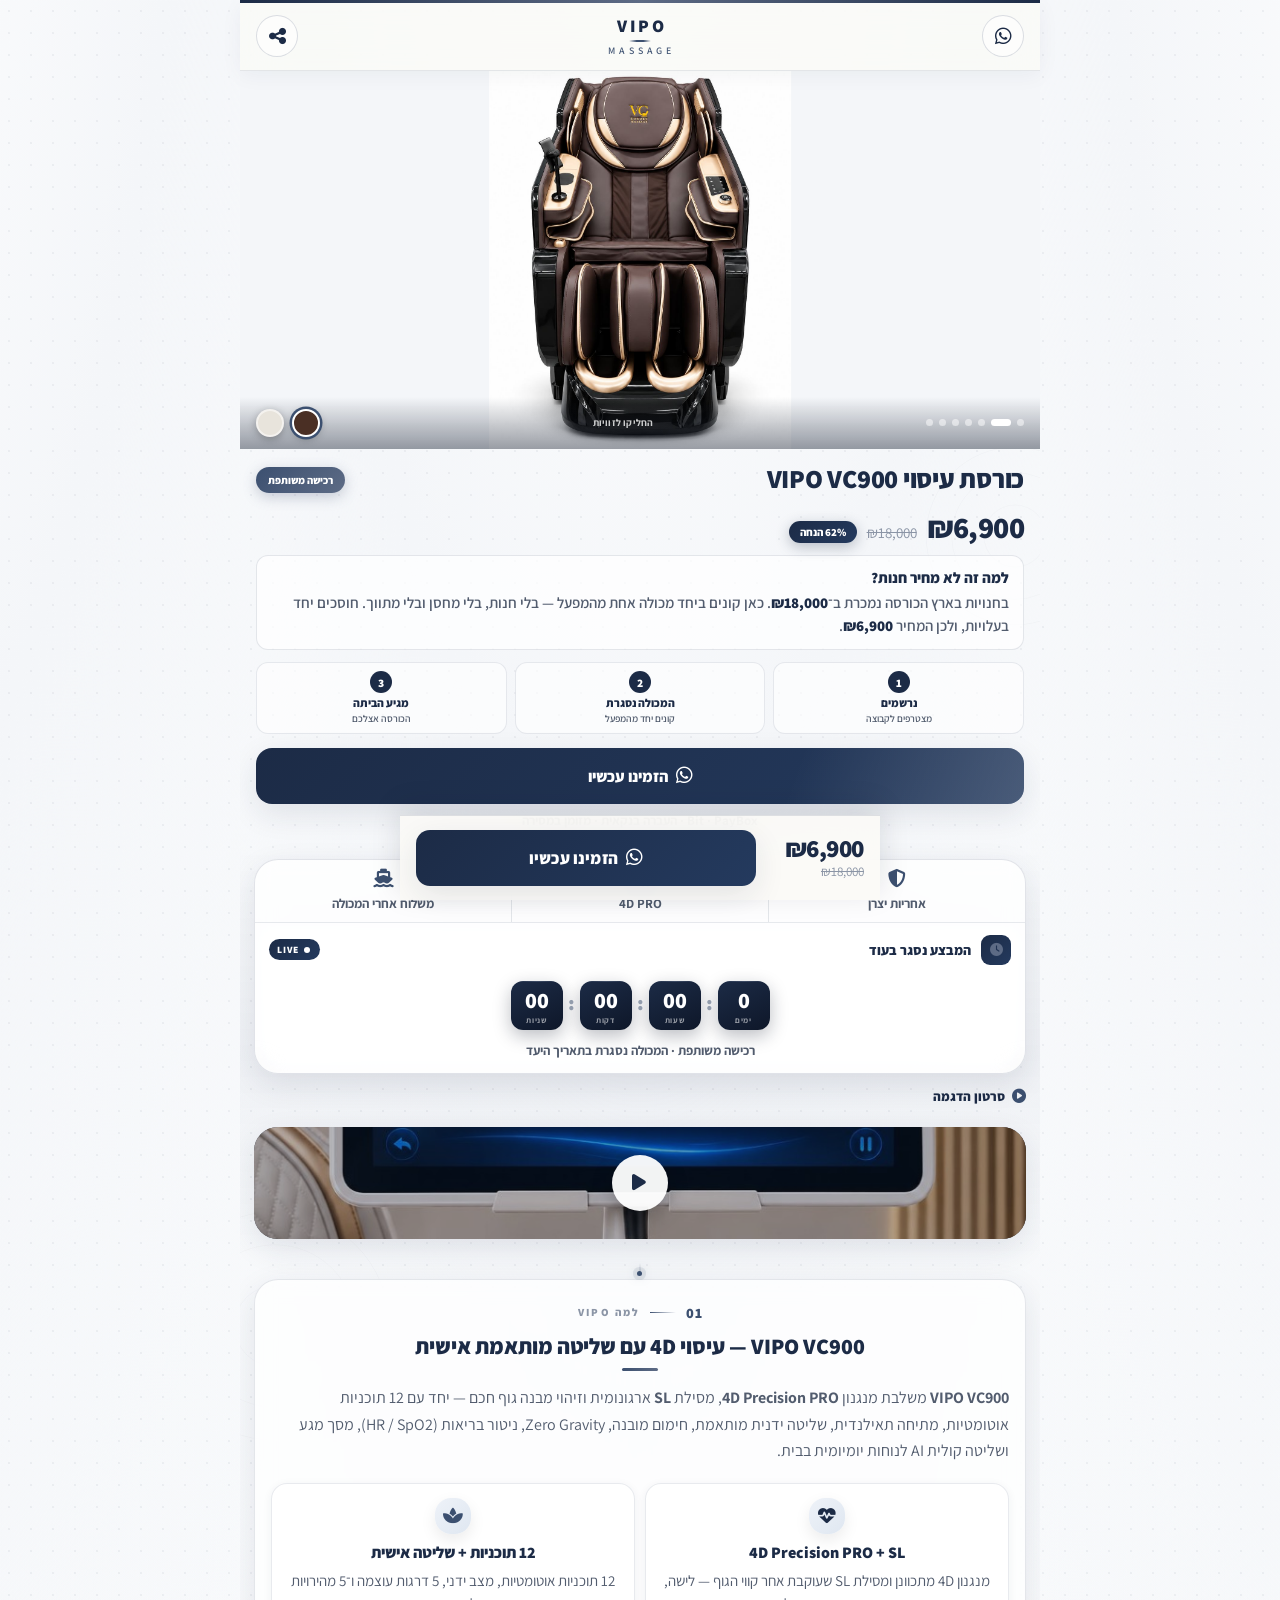
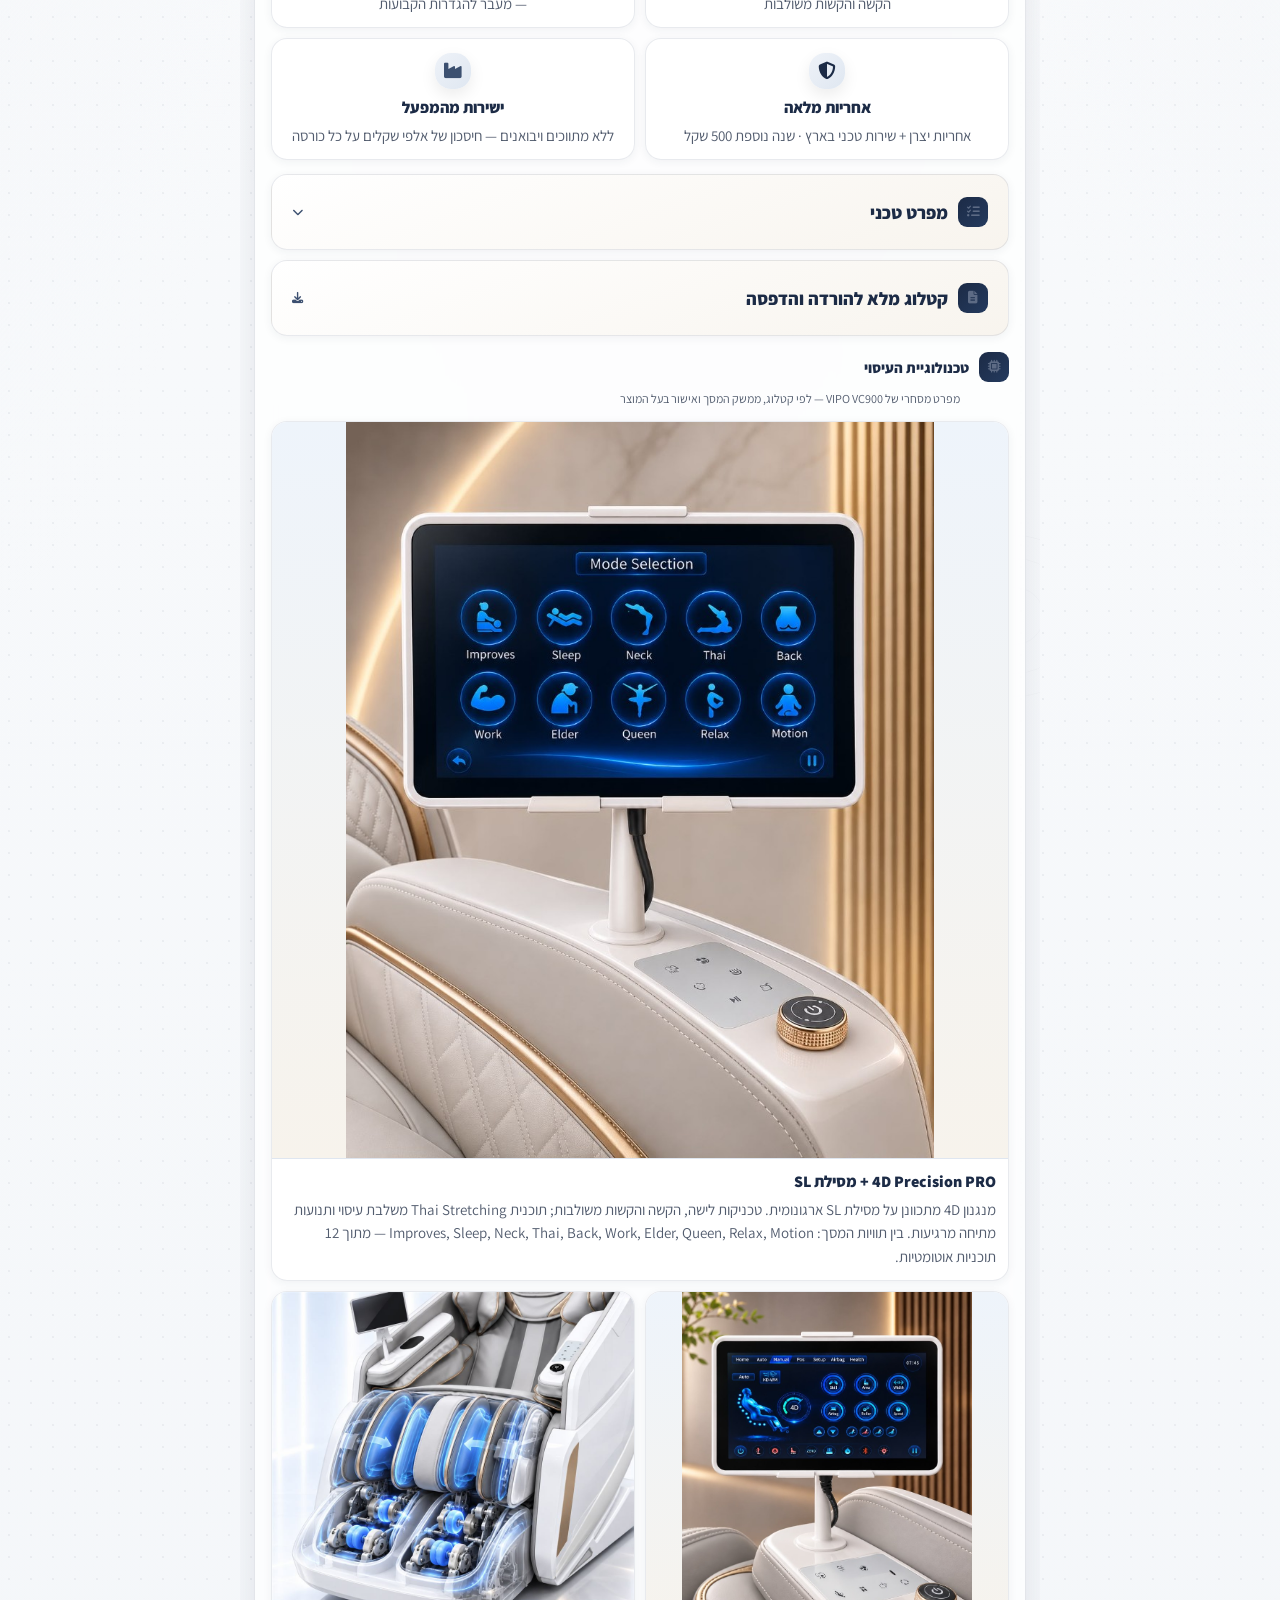
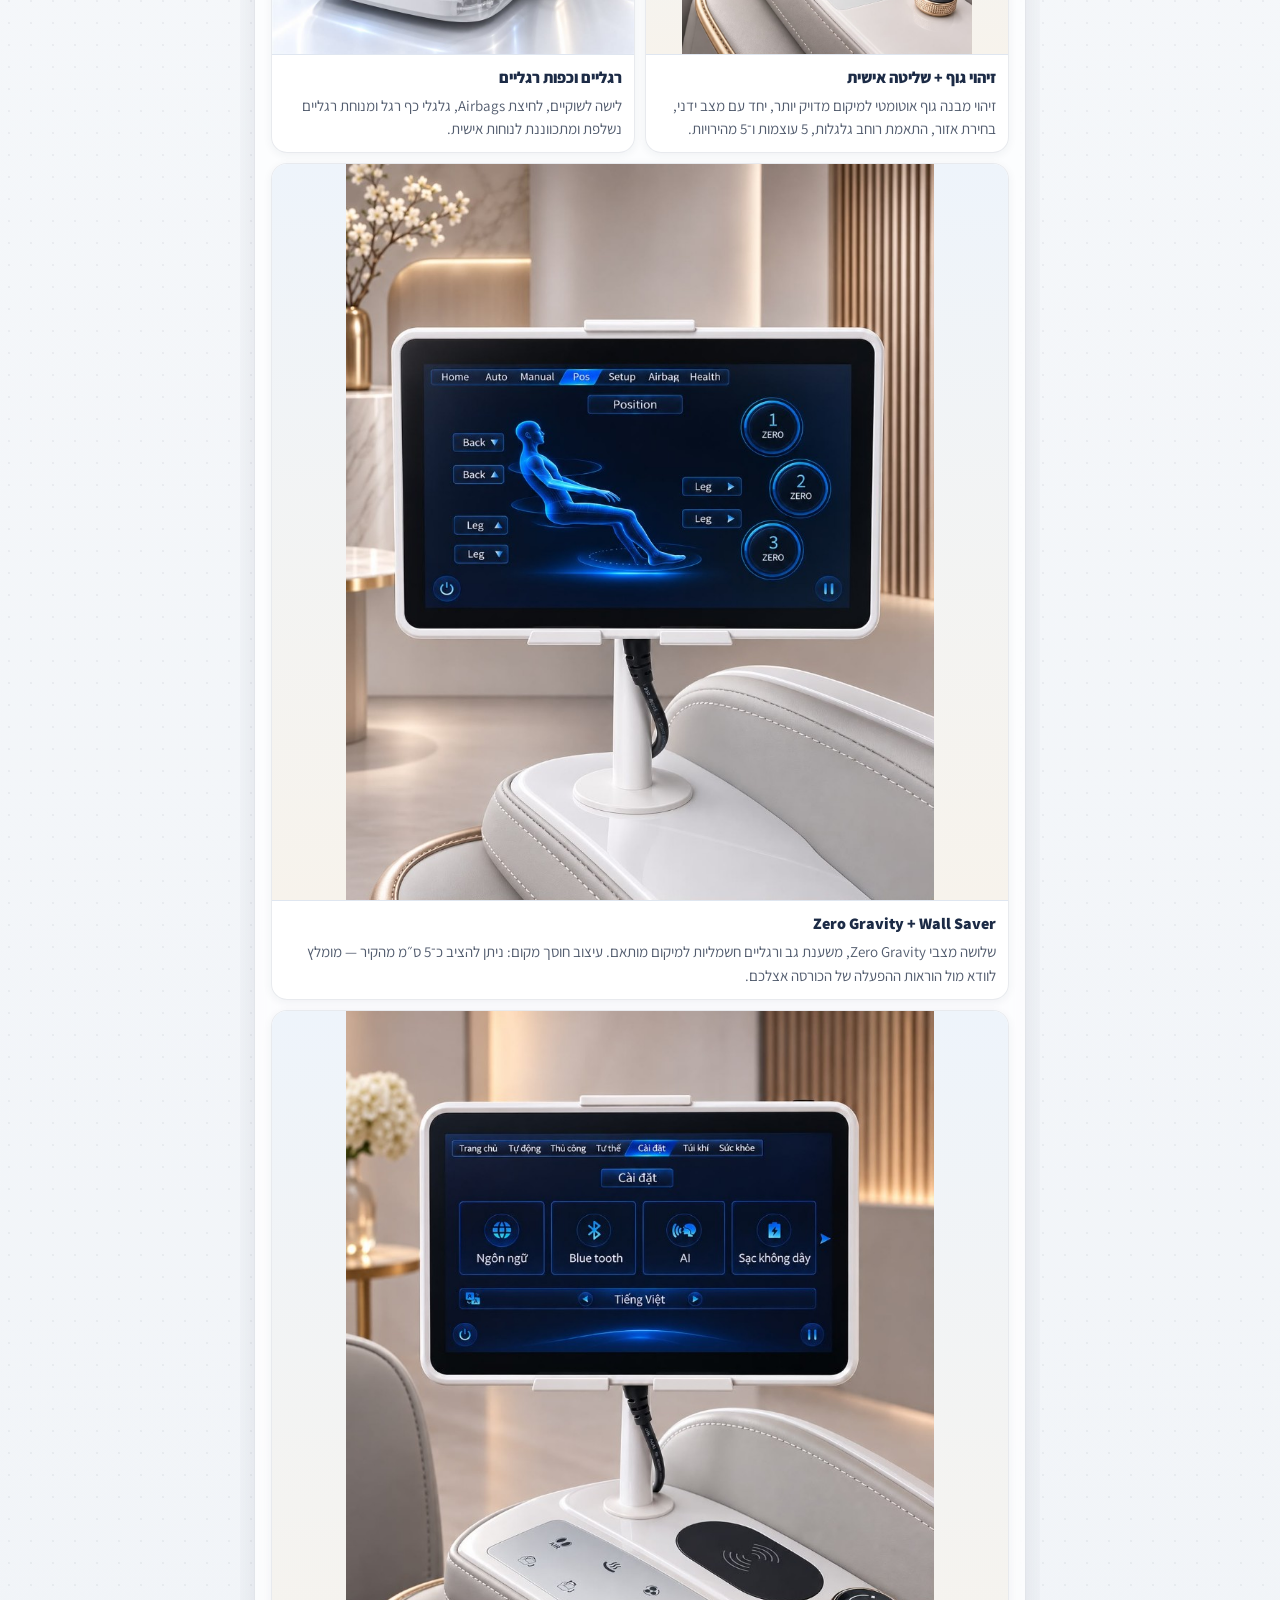
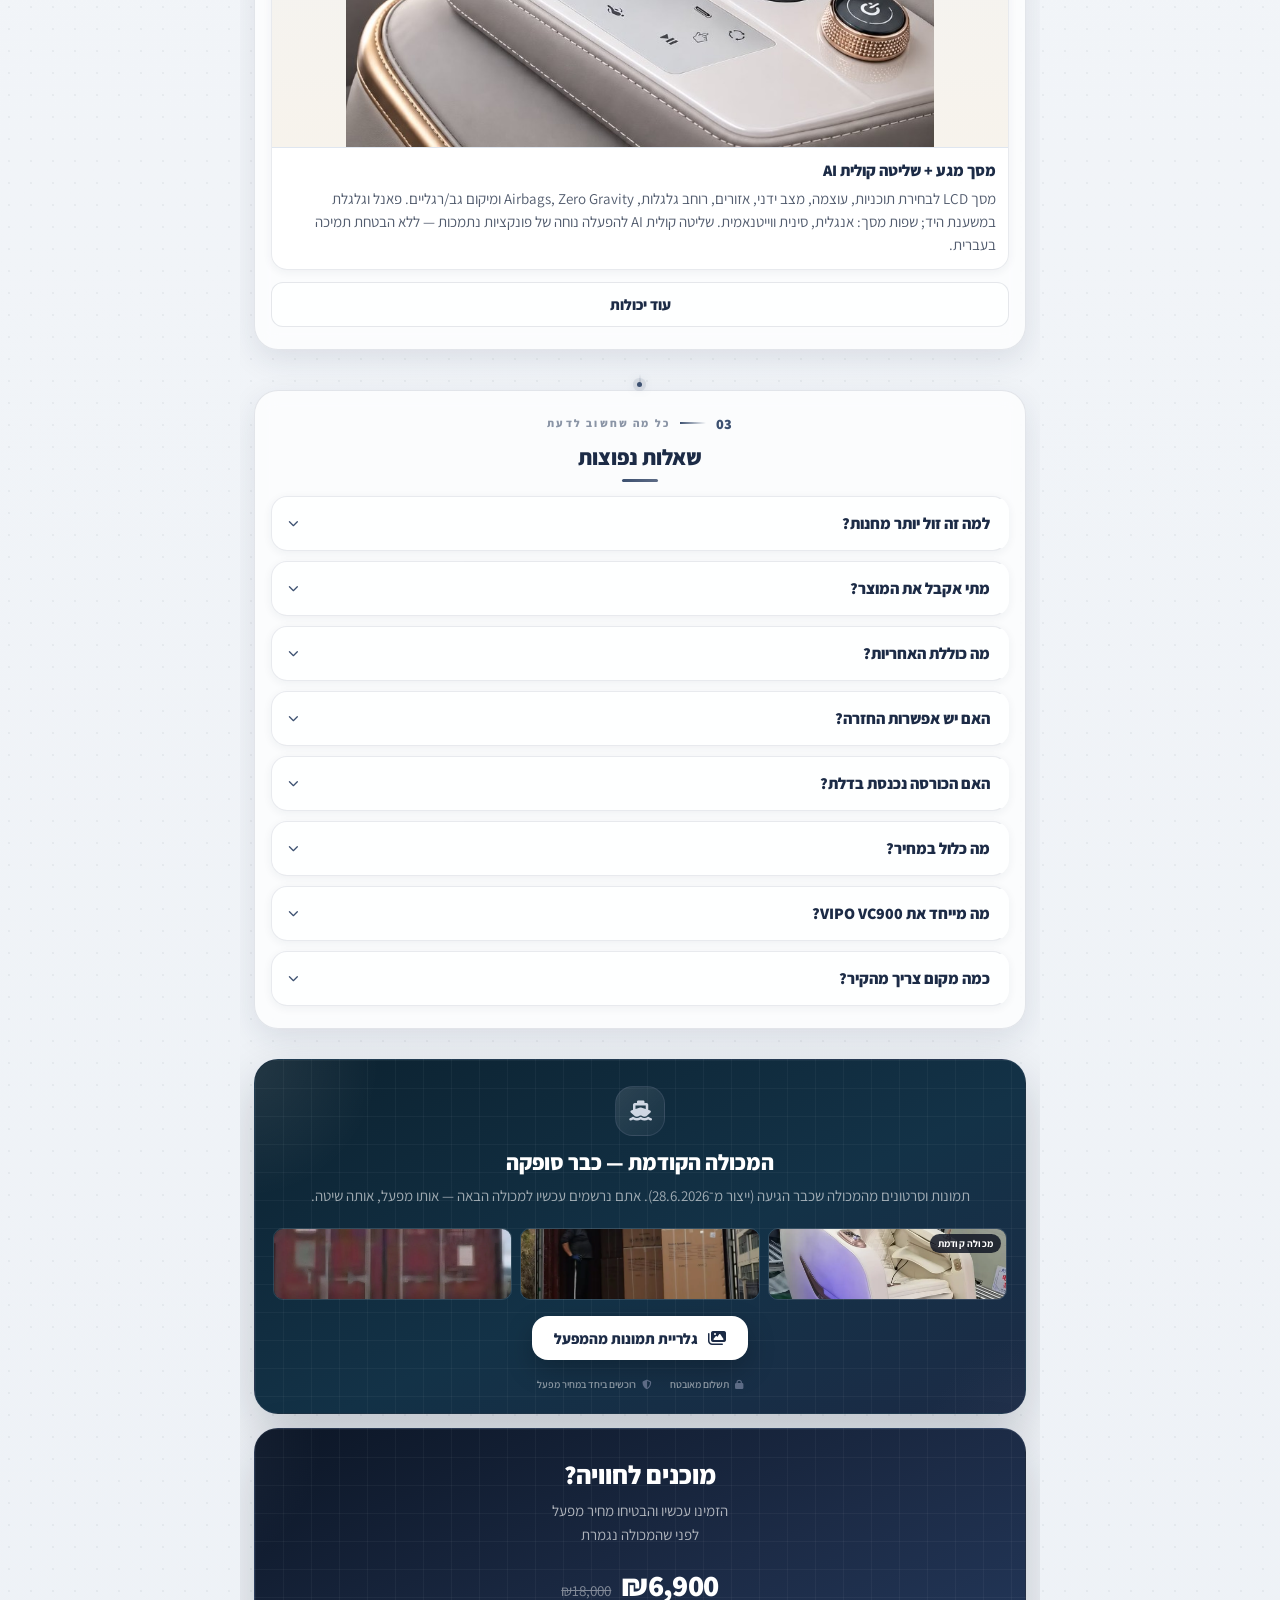
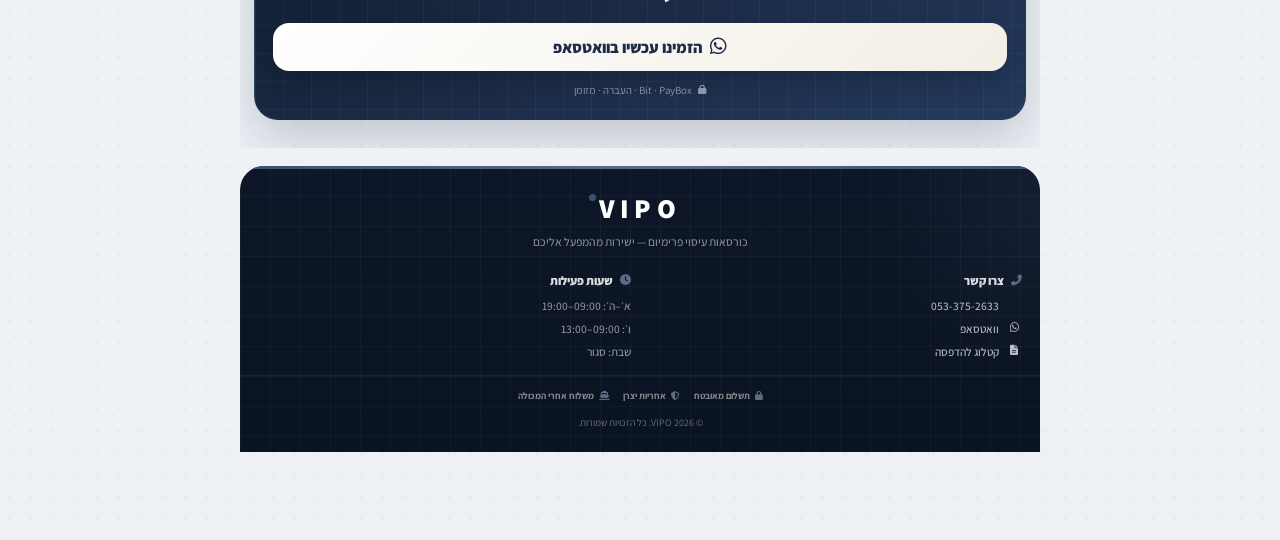
==== commit 555fa5d9: "Use new heating image in built-in heating card" ====
--- a/index.html
+++ b/index.html
@@ -274,7 +274,7 @@
                         <div class="s3-tech-grid">
                             <article class="s3-tech-card">
                                 <div class="s3-tech-media">
-                                    <img src="assets/images/features/heating.jpg" alt="המחשה — חימום מובנה ב־VIPO VC900" loading="lazy" width="1000" height="563">
+                                    <img src="assets/images/features/vc900-heating.jpg" alt="המחשה — חימום מובנה ב־VIPO VC900" loading="lazy" width="819" height="1024">
                                 </div>
                                 <div class="s3-tech-body">
                                     <h4>חימום מובנה</h4>
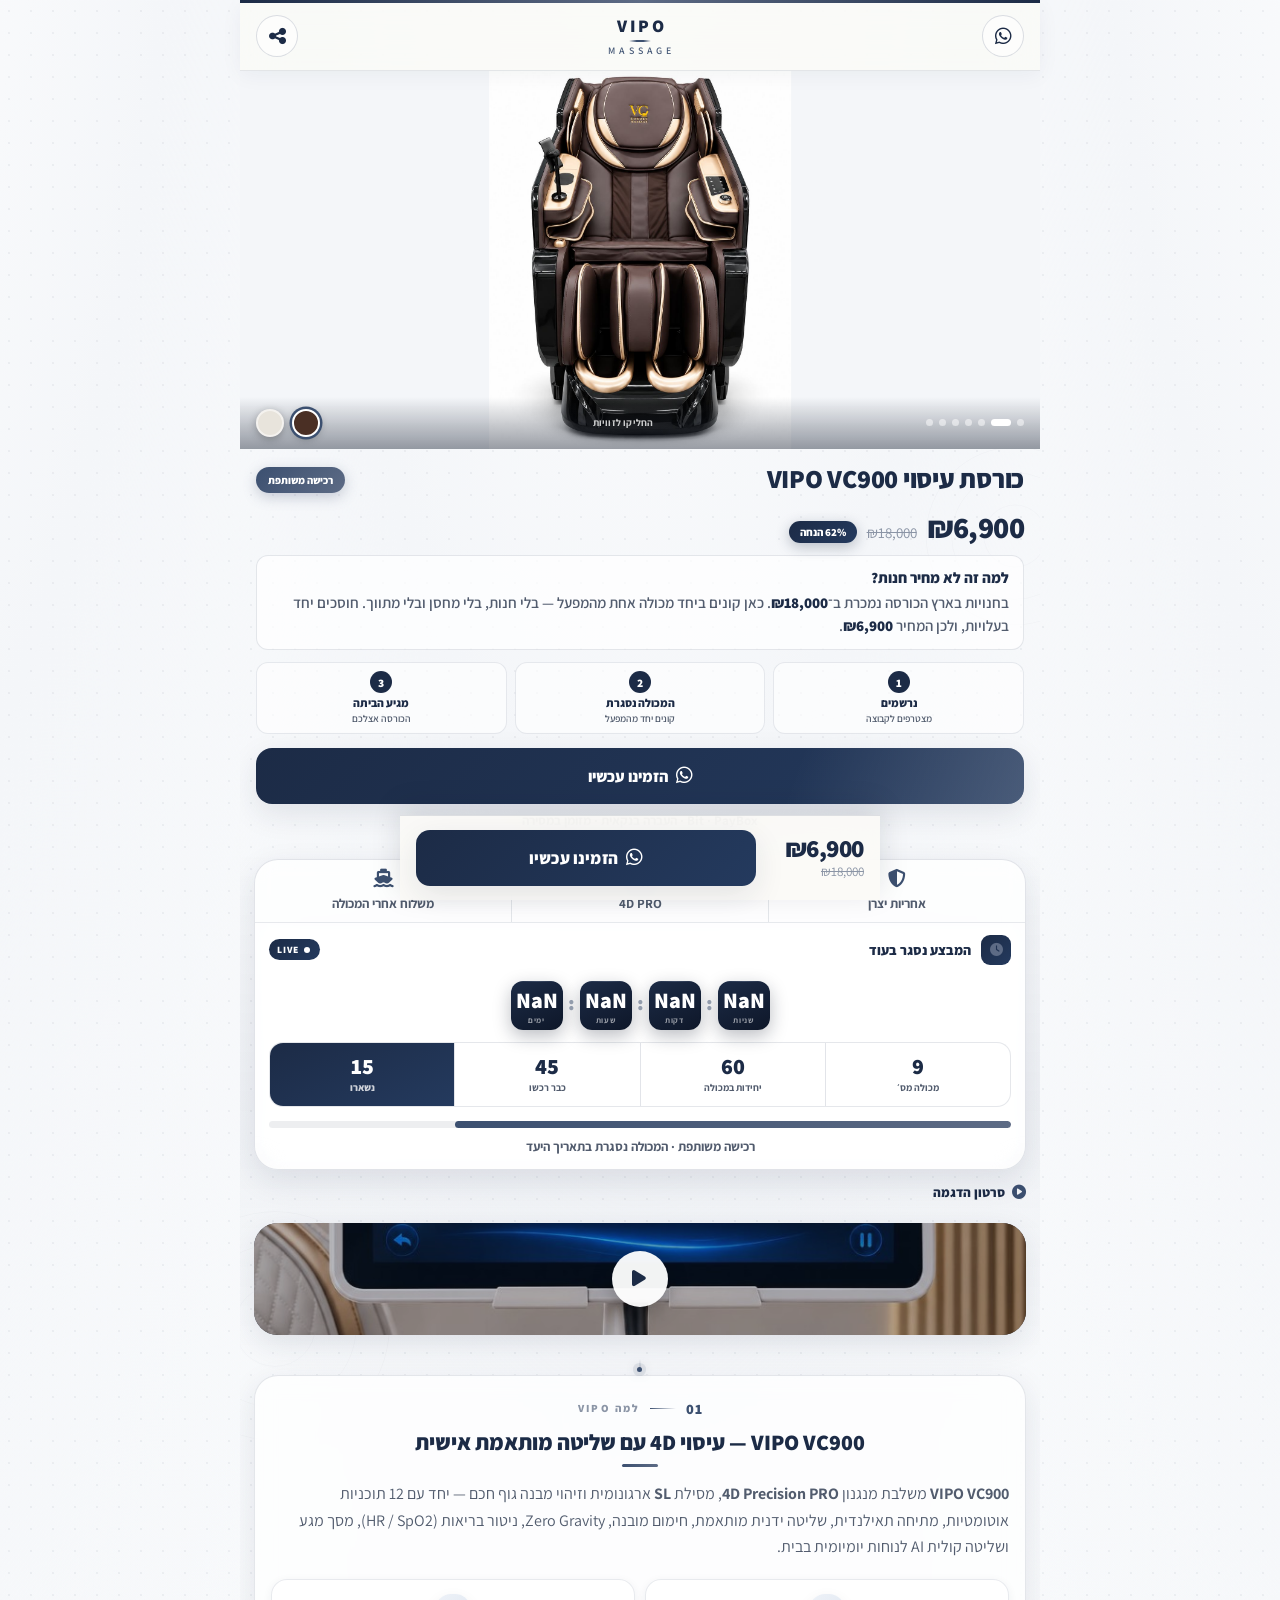
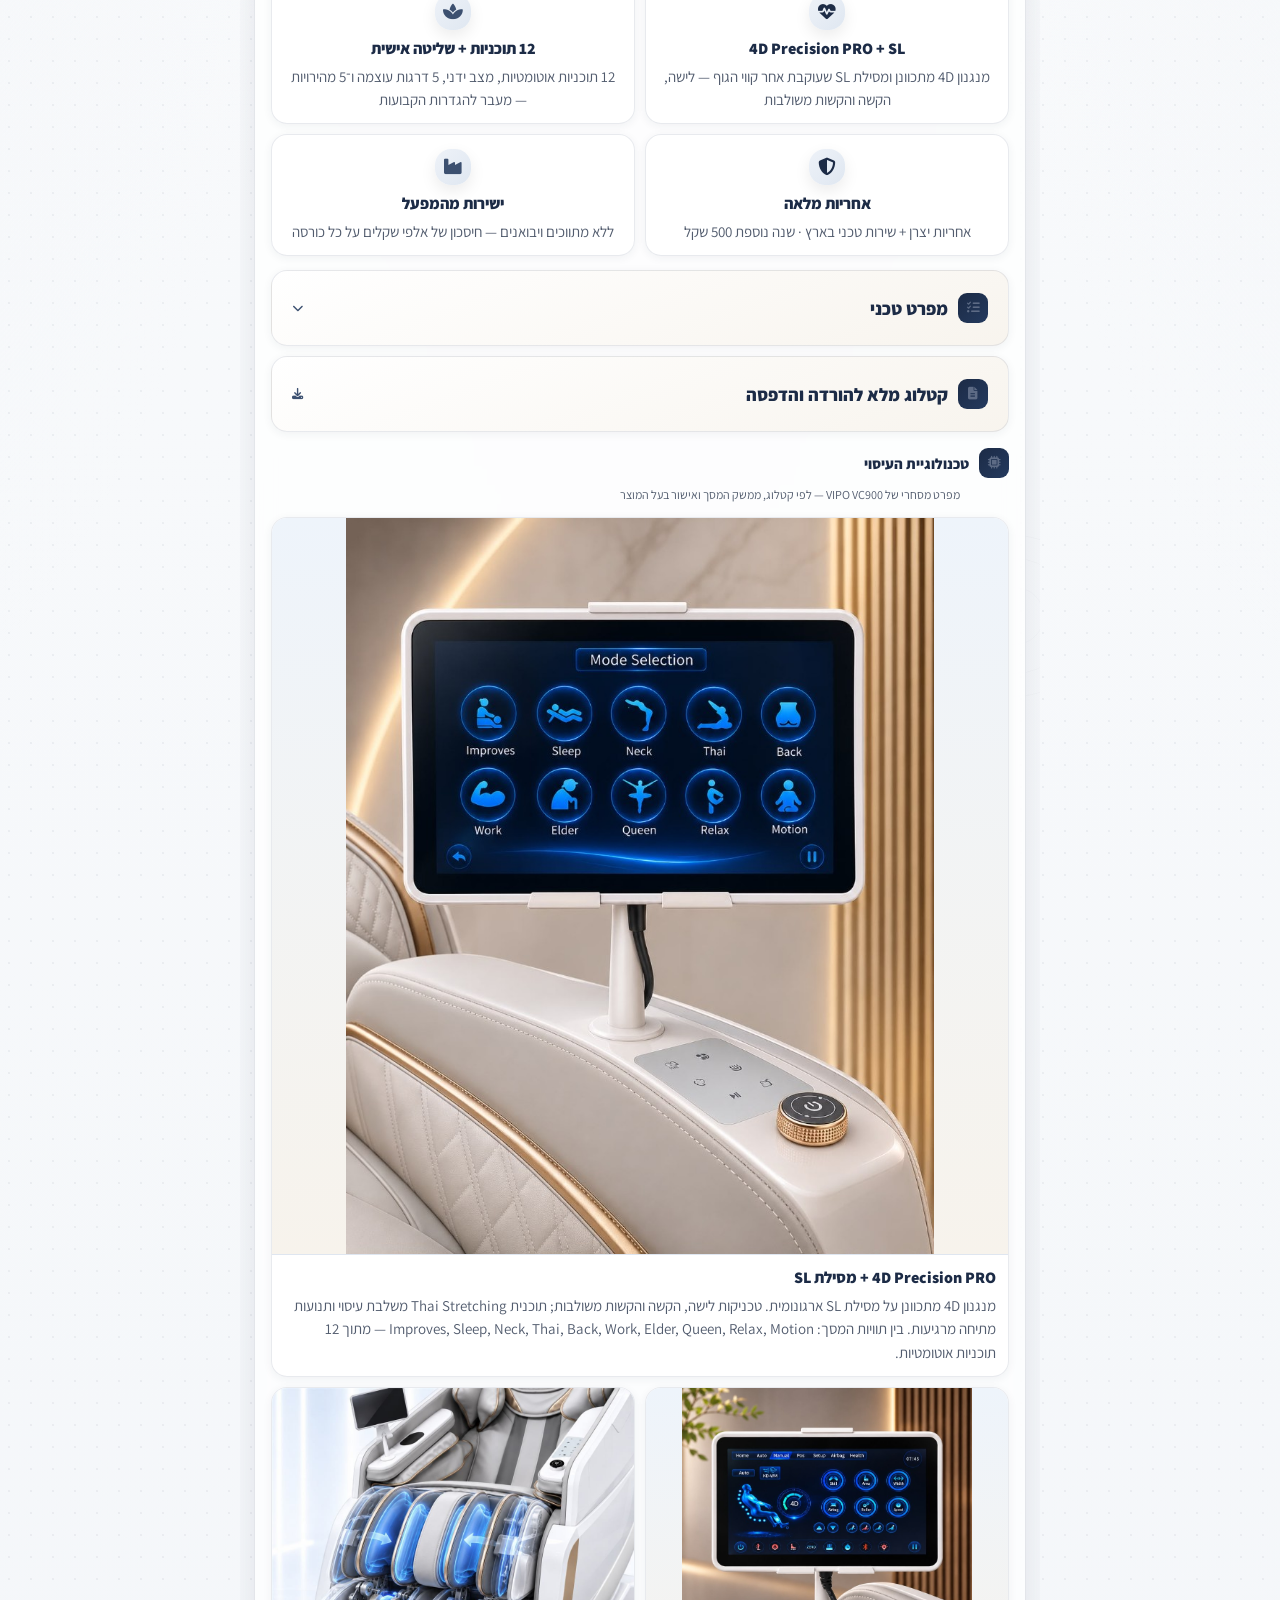
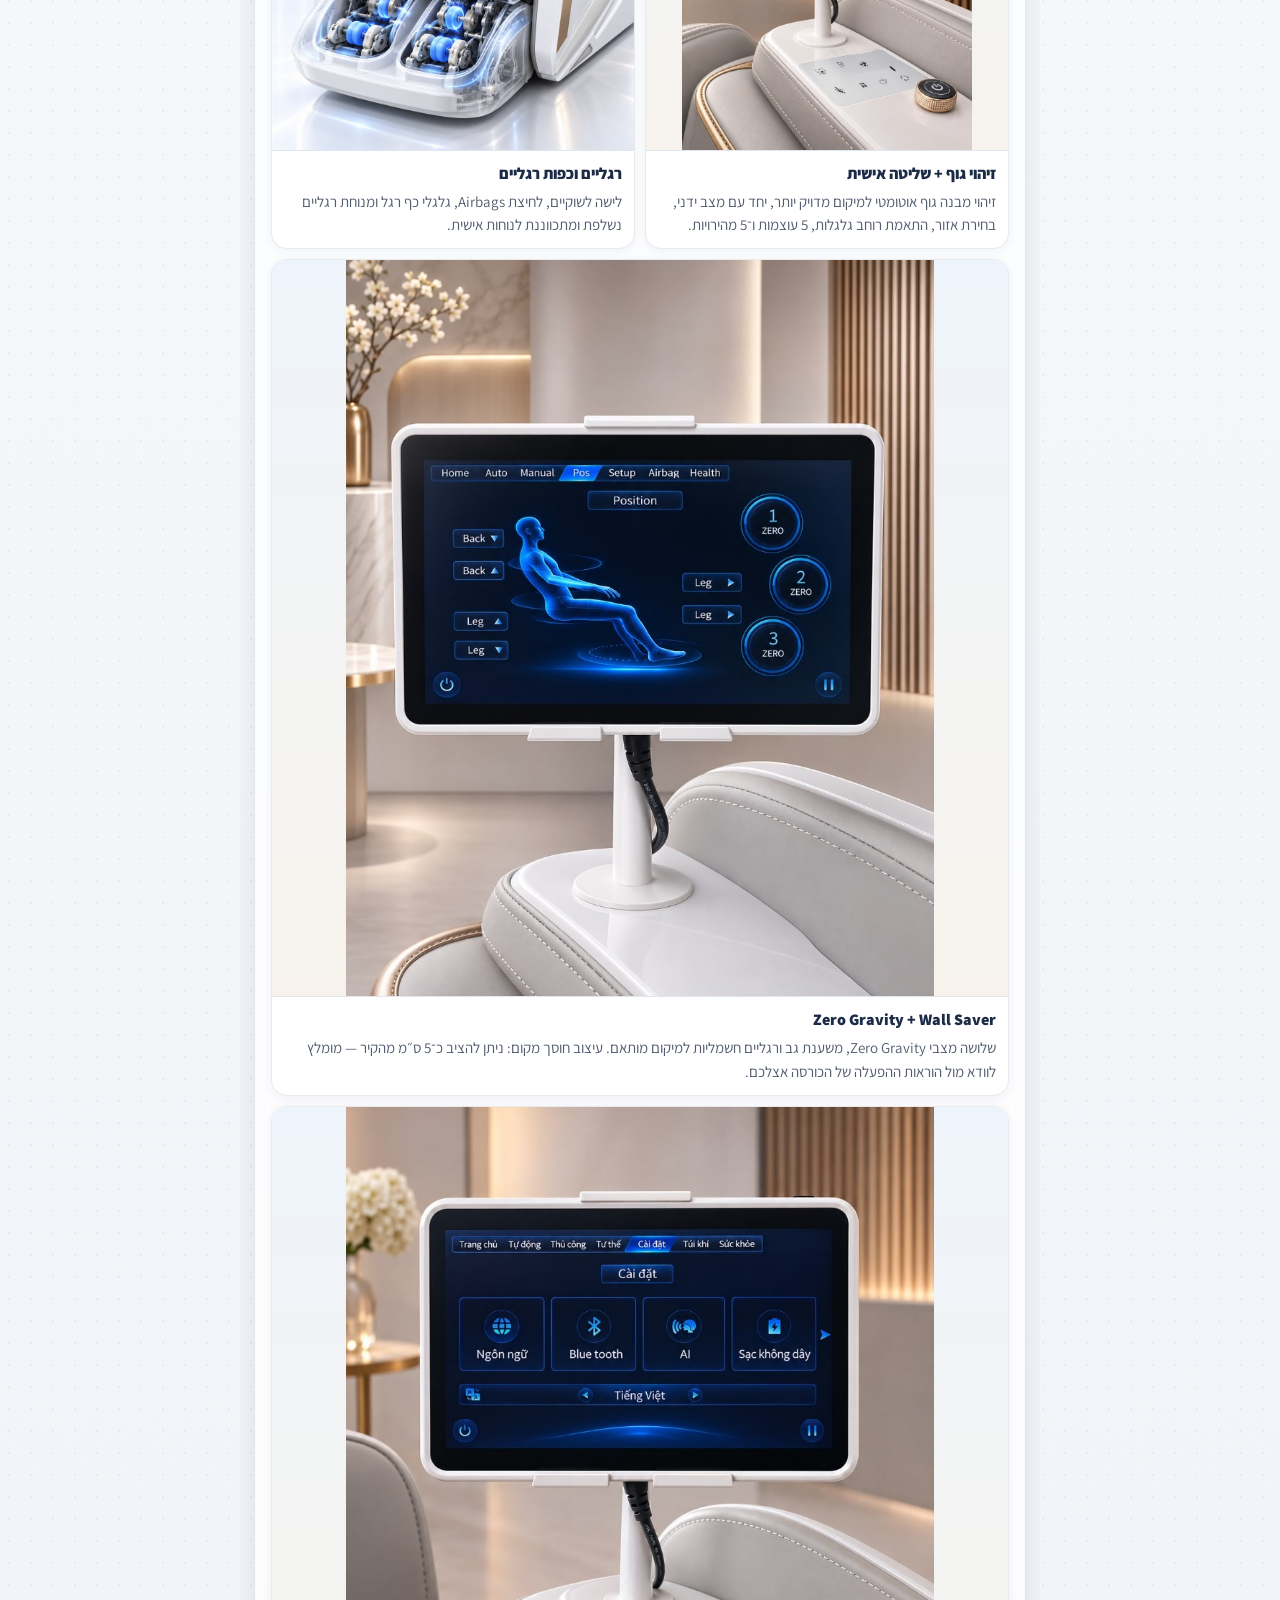
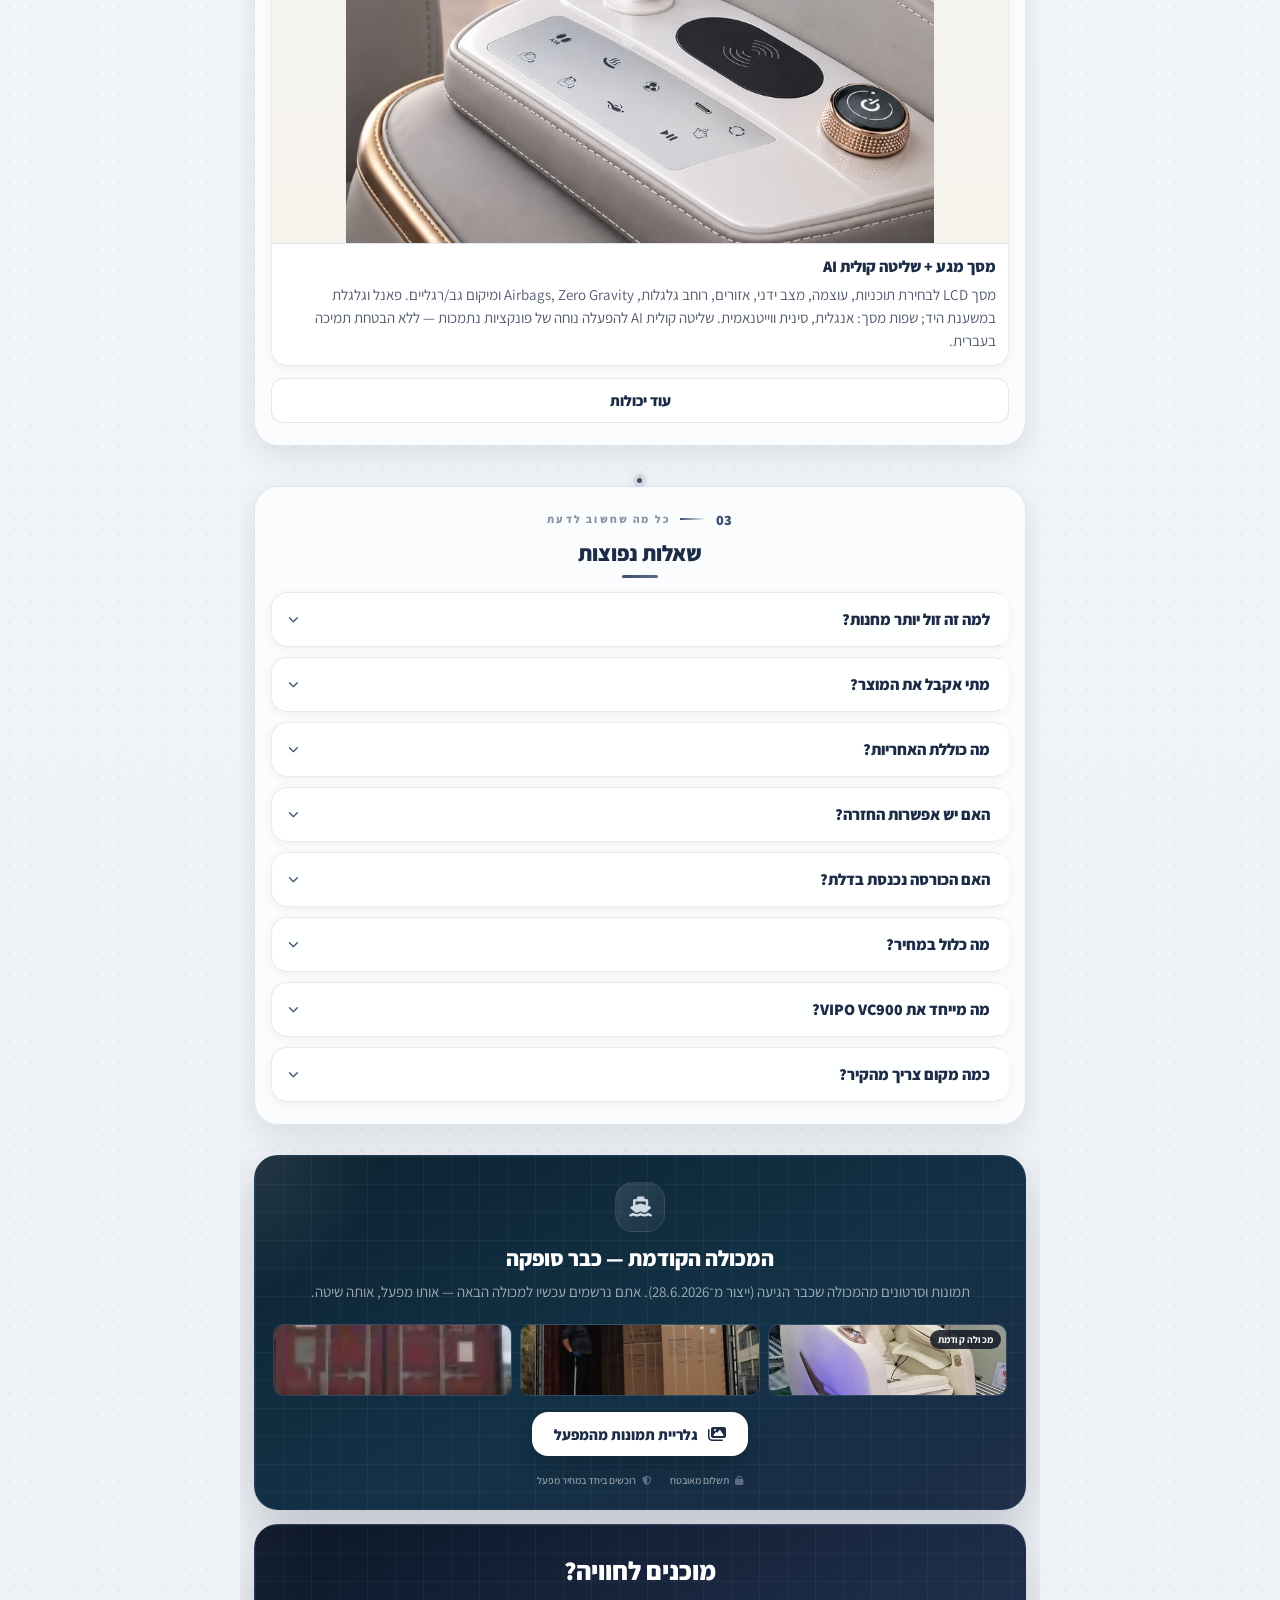
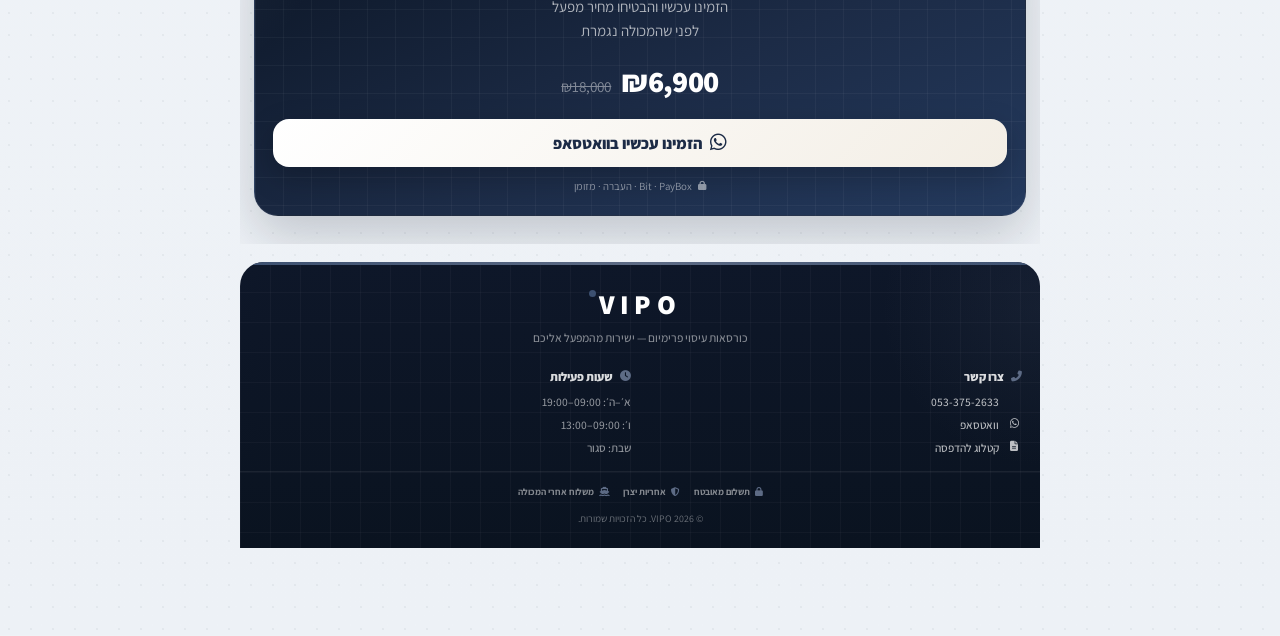
==== commit e92d8b80: "Container #9 stock card, monthly timer, 7-stage auto shipment progress" ====
--- a/index.html
+++ b/index.html
@@ -109,6 +109,16 @@
                         <span class="s2-t-sep">:</span>
                         <div class="s2-t"><span id="s2s">00</span><small>שניות</small></div>
                     </div>
+                    <div class="s2-stats" aria-label="מצב המכולה">
+                        <div class="s2-stat"><span class="s2-stat-num container-number">9</span><span class="s2-stat-lbl">מכולה מס׳</span></div>
+                        <div class="s2-stat-div"></div>
+                        <div class="s2-stat"><span class="s2-stat-num stock-total-count">60</span><span class="s2-stat-lbl">יחידות במכולה</span></div>
+                        <div class="s2-stat-div"></div>
+                        <div class="s2-stat"><span class="s2-stat-num stock-sold-count">45</span><span class="s2-stat-lbl">כבר רכשו</span></div>
+                        <div class="s2-stat-div"></div>
+                        <div class="s2-stat s2-stat-alert"><span class="s2-stat-num stock-left-count">15</span><span class="s2-stat-lbl">נשארו</span></div>
+                    </div>
+                    <div class="s2-progress"><div class="s2-progress-bar"><div class="s2-progress-fill" style="width:75%"></div></div></div>
                     <p class="s2-stock-note">רכישה משותפת · המכולה נסגרת בתאריך היעד</p>
                     </div>
                 </div>
@@ -216,9 +226,9 @@
                     </table>
                 </details>
 
-                <a class="s3-specs-card s3-catalog-link" href="catalog.html" target="_blank" rel="noopener">
-                    <span class="s3-specs-title"><i class="fas fa-file-lines"></i> קטלוג מלא להורדה והדפסה</span>
-                </a>
+                <a class="s3-specs-card s3-catalog-link" href="catalog.html" target="_blank" rel="noopener">
+                    <span class="s3-specs-title"><i class="fas fa-file-lines"></i> קטלוג מלא להורדה והדפסה</span>
+                </a>
                 <div class="s3-tech reveal">
                     <h3 class="s3-tech-title"><i class="fas fa-microchip"></i> טכנולוגיית העיסוי</h3>
                     <p class="s3-tech-lead">מפרט מסחרי של VIPO VC900 — לפי קטלוג, ממשק המסך ואישור בעל המוצר</p>
@@ -435,7 +445,7 @@
                     <h4 class="vp-ft-col-title"><i class="fas fa-phone-alt"></i> צרו קשר</h4>
                     <ul class="vp-ft-list">
                         <li><a href="tel:+972533752633"><i class="fas fa-mobile-alt"></i> 053-375-2633</a></li>
-                        <li><a href="https://wa.me/972533752633" target="_blank" rel="noopener"><i class="fab fa-whatsapp"></i> וואטסאפ</a></li>
+                        <li><a href="https://wa.me/972533752633" target="_blank" rel="noopener"><i class="fab fa-whatsapp"></i> וואטסאפ</a></li>
                         <li><a href="catalog.html" target="_blank" rel="noopener"><i class="fas fa-file-lines"></i> קטלוג להדפסה</a></li>
                     </ul>
                 </div>
--- a/assets/css/hero-lab-site.css
+++ b/assets/css/hero-lab-site.css
@@ -573,6 +573,7 @@
 .s2-timer {
     flex-wrap: wrap;
     row-gap: 8px;
+    direction: ltr;
 }
 
 .s2-t span {
@@ -913,4 +914,4 @@
 }
 
 .s3-catalog-link { display: block; margin-top: 10px; text-decoration: none; }
-.s3-catalog-link .s3-specs-title::after { content: '\f019'; }
+.s3-catalog-link .s3-specs-title::after { content: '\f019'; }
